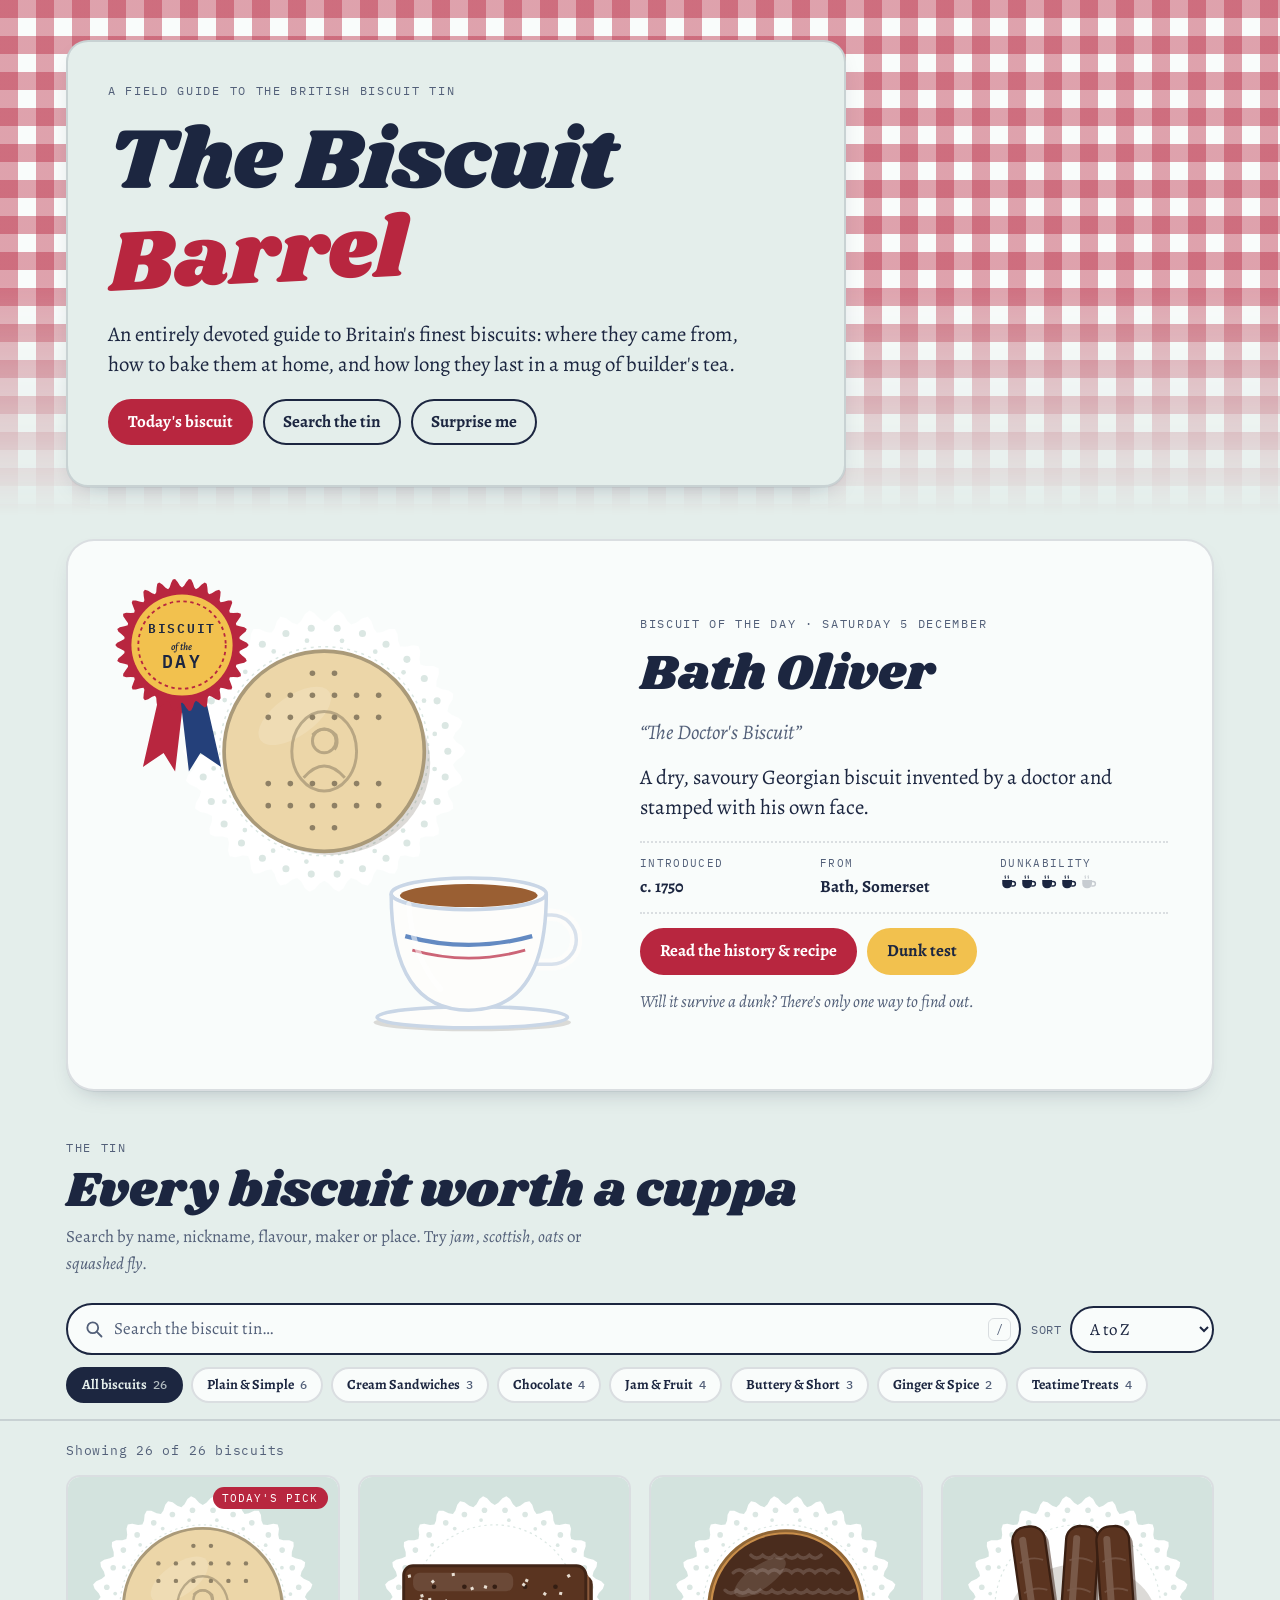
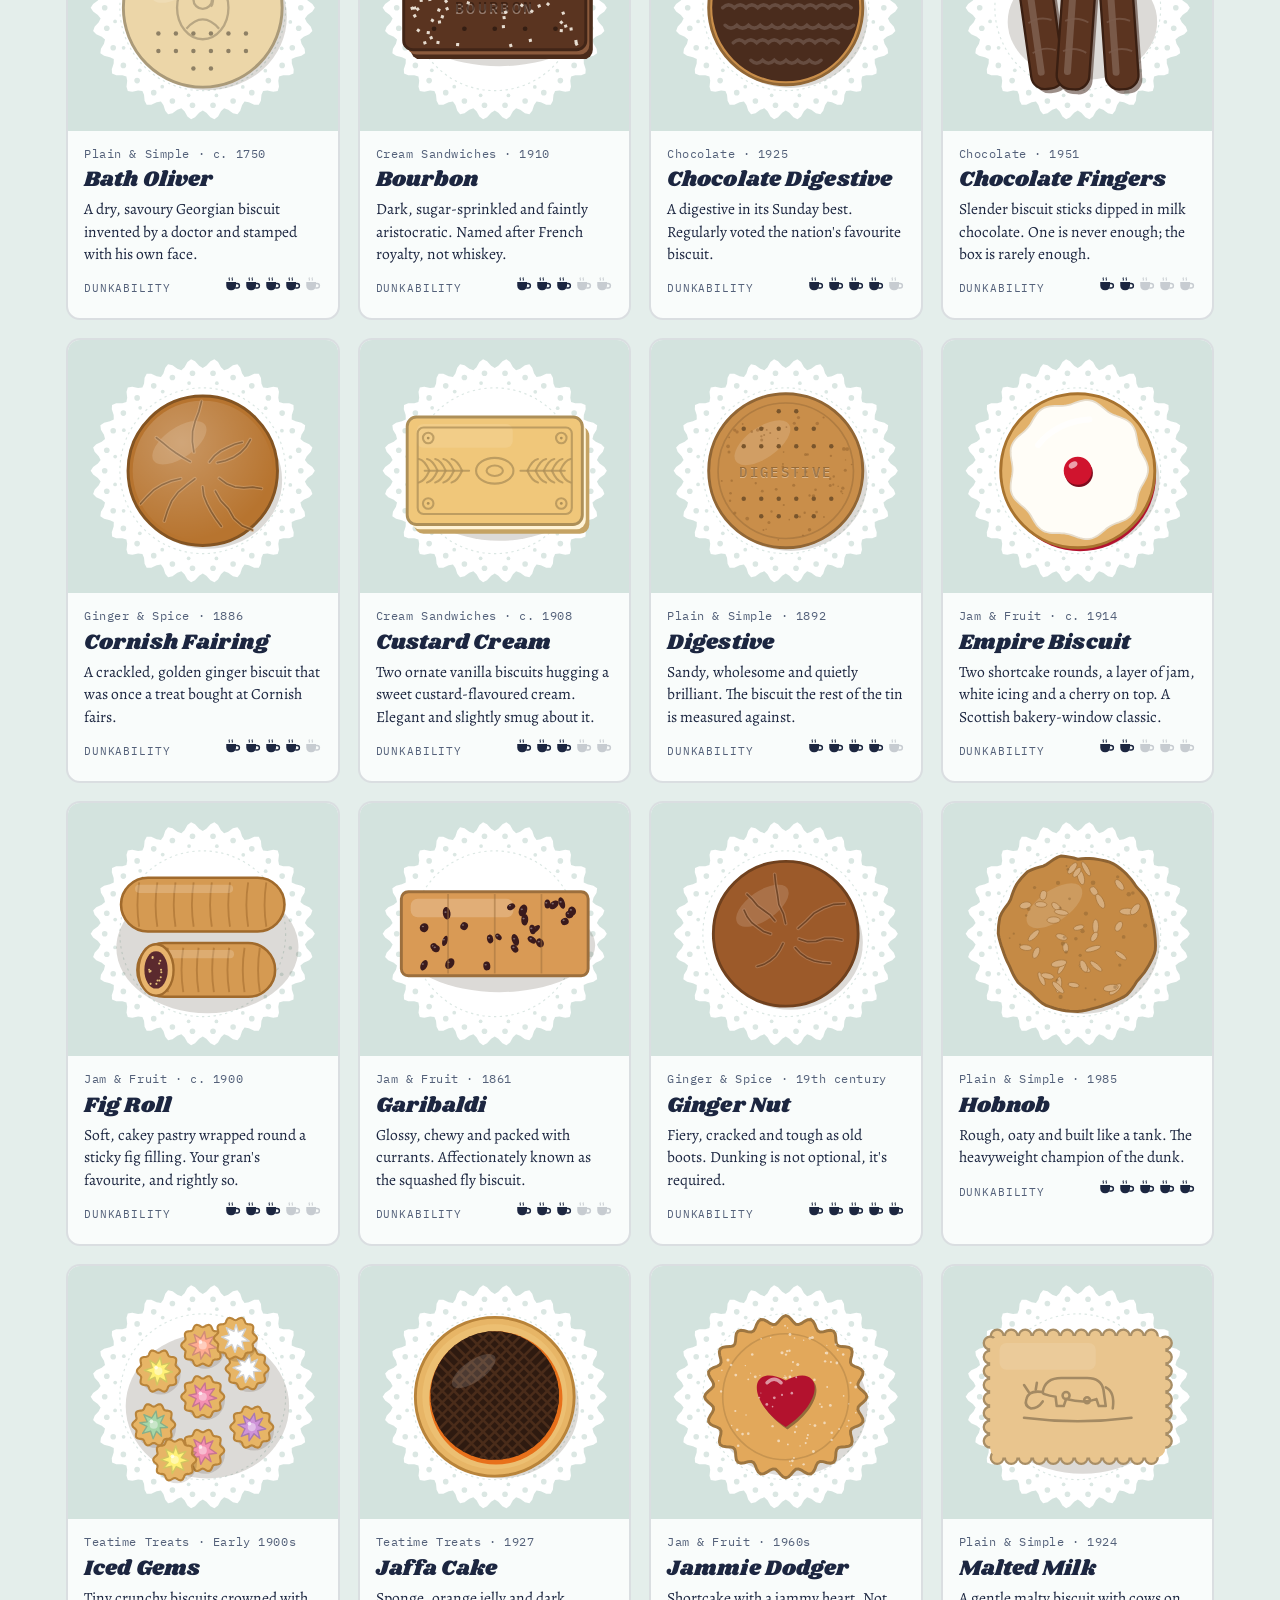
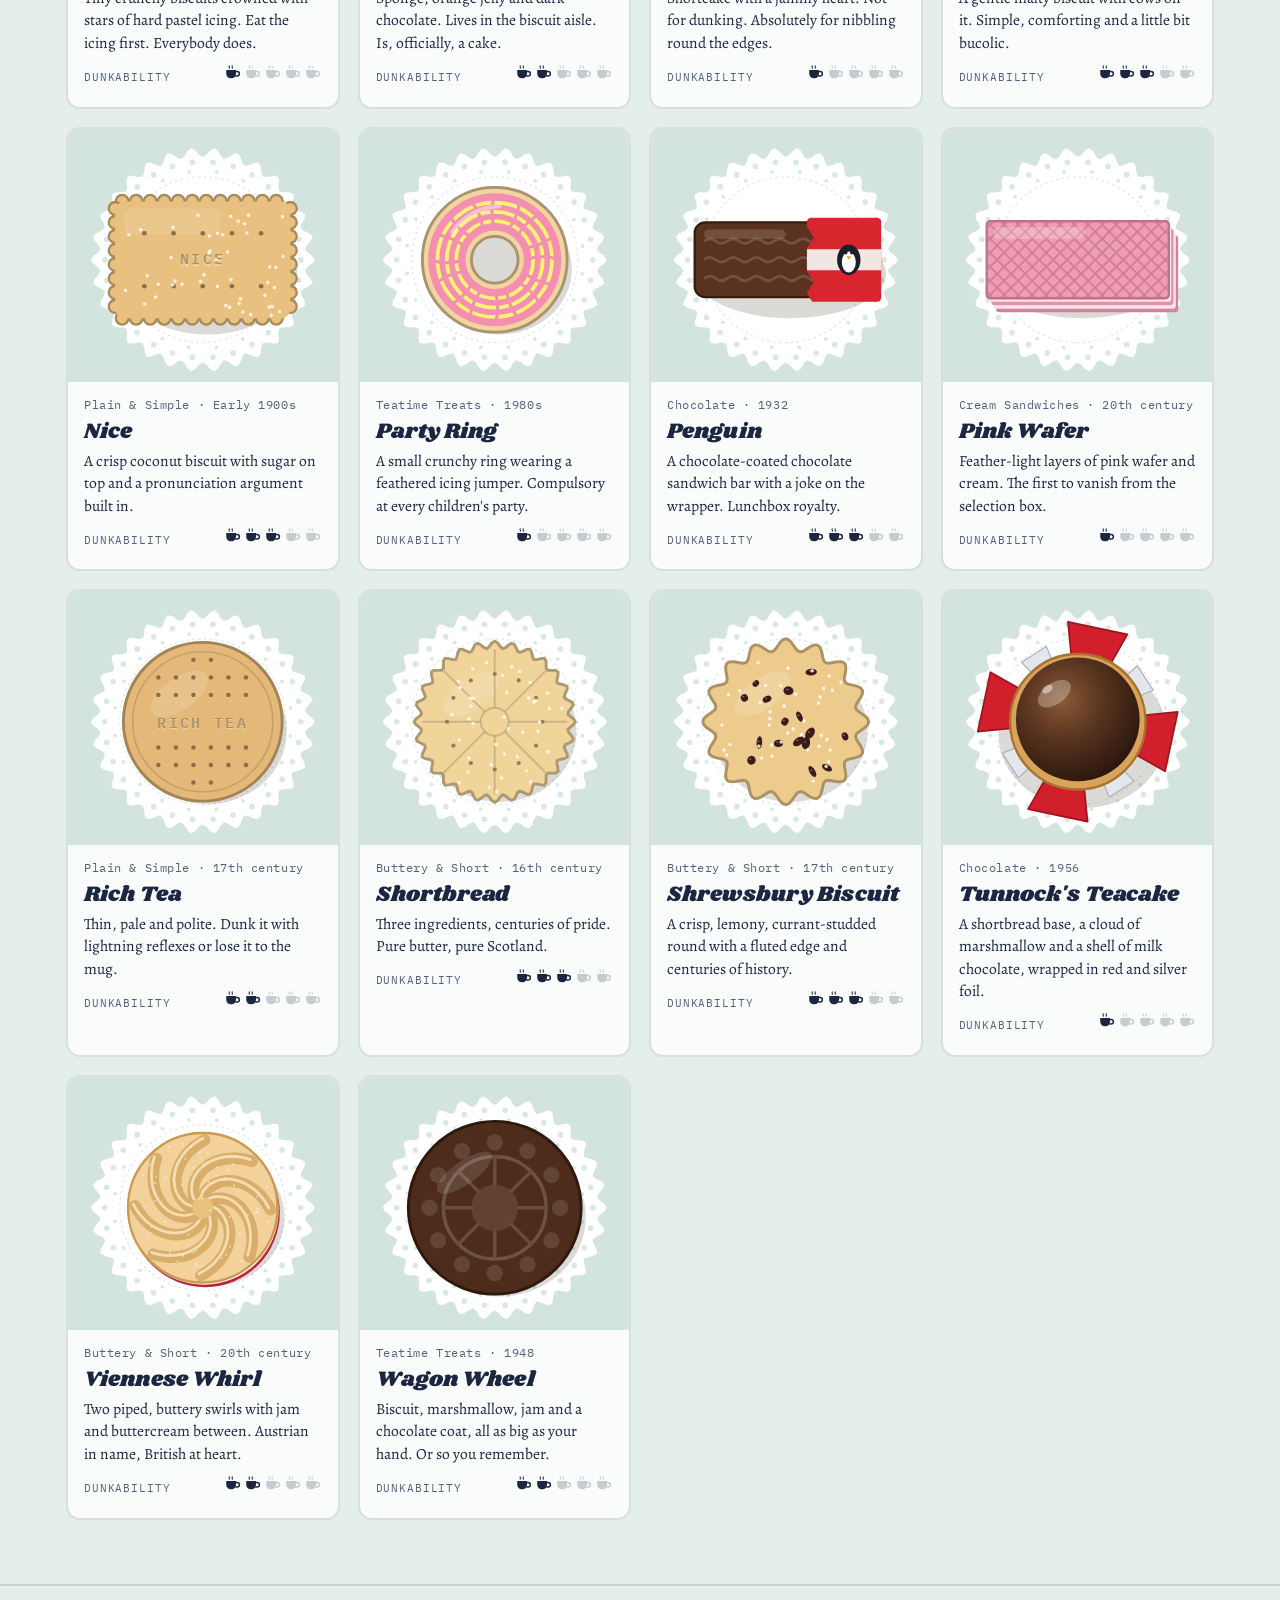
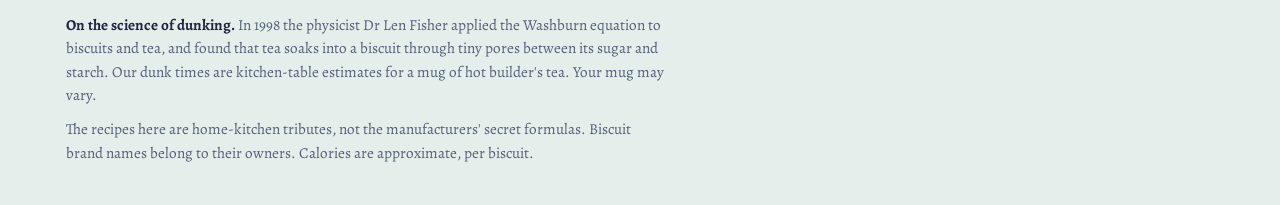
==== index.html @ 3a54911b "Add The Biscuit Barrel: a searchable guide to British biscuits 26 biscuits with SVG illustrations, h" ====
<!doctype html>
<html lang="en-GB">
<head>
<meta charset="utf-8">
<meta name="viewport" content="width=device-width, initial-scale=1, viewport-fit=cover">
<!-- page:start -->
<title>The Biscuit Barrel</title>
<meta name="claude:viewport-fit-sides" content="cover">
<meta name="description" content="A whimsical field guide to British biscuits: history, recipes, dunkability and a Biscuit of the Day.">
<link rel="preconnect" href="https://fonts.googleapis.com">
<link rel="preconnect" href="https://fonts.gstatic.com" crossorigin>
<link rel="stylesheet" href="https://fonts.googleapis.com/css2?family=Alegreya:ital,wght@0,400;0,500;0,700;1,400&family=IBM+Plex+Mono:wght@500;600&family=Shrikhand&display=swap">
<link rel="stylesheet" href="styles.css">
<!-- head:end -->
</head>
<body>
<!-- body:start -->
<a class="skip" href="#tin">Skip to the biscuits</a>

<header class="masthead">
  <div class="gingham" aria-hidden="true"></div>
  <div class="wrap masthead-inner">
    <div class="title-card">
      <p class="eyebrow">A field guide to the British biscuit tin</p>
      <h1 class="title">The Biscuit <span>Barrel</span></h1>
      <p class="lede">An entirely devoted guide to Britain's finest biscuits: where they came from, how to bake them at home, and how long they last in a mug of builder's tea.</p>
      <div class="quick">
        <a class="btn primary" href="#today">Today's biscuit</a>
        <a class="btn" href="#tin">Search the tin</a>
        <button class="btn" type="button" id="surprise">Surprise me</button>
      </div>
    </div>
  </div>
</header>

<main>
  <section id="today" class="today wrap" aria-labelledby="today-title"></section>

  <section id="tin" class="tin" aria-labelledby="tin-title">
    <div class="wrap tin-head">
      <p class="eyebrow">The tin</p>
      <h2 id="tin-title">Every biscuit worth a cuppa</h2>
      <p>Search by name, nickname, flavour, maker or place. Try <em>jam</em>, <em>scottish</em>, <em>oats</em> or <em>squashed fly</em>.</p>
    </div>

    <div class="searchbar">
      <div class="wrap">
        <div class="search-row">
          <label class="search-box" for="q">
            <svg viewBox="0 0 24 24" fill="none" stroke="currentColor" stroke-width="2.2" stroke-linecap="round" aria-hidden="true"><circle cx="10.5" cy="10.5" r="6.5"/><path d="M15.5 15.5 21 21"/></svg>
            <input id="q" type="search" placeholder="Search the biscuit tin…" autocomplete="off" spellcheck="false" aria-label="Search biscuits">
            <kbd aria-hidden="true">/</kbd>
            <button class="clear-btn" type="button" id="clear" aria-label="Clear search" hidden>×</button>
          </label>
          <label class="sort" for="sort">Sort
            <select id="sort">
              <option value="az">A to Z</option>
              <option value="oldest">Oldest first</option>
              <option value="newest">Newest first</option>
              <option value="dunk">Best dunkers</option>
              <option value="kcal">Lightest first</option>
            </select>
          </label>
        </div>
        <div class="chips" id="chips" role="group" aria-label="Filter by type"></div>
      </div>
    </div>

    <div class="wrap">
      <p class="results-line" id="count" aria-live="polite"></p>
      <ul class="grid" id="grid"></ul>
      <div class="empty" id="empty" hidden>
        <svg viewBox="0 0 120 90" aria-hidden="true"><path d="M14 30h74v30a26 26 0 0 1-26 26H40a26 26 0 0 1-26-26z" fill="var(--cup)" stroke="var(--cup-line)" stroke-width="3"/><path d="M88 38h8a12 12 0 0 1 0 24h-9" fill="none" stroke="var(--cup-line)" stroke-width="5"/><ellipse cx="51" cy="30" rx="37" ry="7" fill="var(--tea)"/><circle cx="40" cy="31" r="3" fill="#c98e4a"/><circle cx="56" cy="29" r="2" fill="#c98e4a"/><circle cx="64" cy="32" r="2.4" fill="#c98e4a"/></svg>
        <h3>Nothing but crumbs</h3>
        <p>No biscuits match that. Put the kettle on and try another word.</p>
        <button class="btn" type="button" id="reset">Show every biscuit</button>
      </div>
    </div>
  </section>
</main>

<footer class="site-foot">
  <div class="wrap">
    <p><strong>On the science of dunking.</strong> In 1998 the physicist Dr Len Fisher applied the Washburn equation to biscuits and tea, and found that tea soaks into a biscuit through tiny pores between its sugar and starch. Our dunk times are kitchen-table estimates for a mug of hot builder's tea. Your mug may vary.</p>
    <p>The recipes here are home-kitchen tributes, not the manufacturers' secret formulas. Biscuit brand names belong to their owners. Calories are approximate, per biscuit.</p>
  </div>
</footer>

<dialog class="detail" id="detail" aria-labelledby="detail-title"></dialog>

<script src="biscuits.js"></script>
<script src="art.js"></script>
<script src="app.js"></script>
<!-- body:end -->
</body>
</html>
---- styles.css ----
/* The Biscuit Barrel
   Layout: a gingham tablecloth masthead, a prize-rosette "Biscuit of the Day" table,
   then the open tin: a sticky search bar over a grid of biscuits on paper doilies. */
:root {
  --bg: #e4eeeb;          /* duck-egg tea-set blue */
  --surface: #f9fcfb;
  --surface-2: #d3e3de;
  --ink: #1c2640;         /* navy, like a willow-pattern plate */
  --muted: #536079;
  --jam: #b8263f;         /* Jammie Dodger red */
  --jam-ink: #ffffff;
  --custard: #f2c14e;     /* custard cream yellow */
  --line: rgba(28, 38, 64, 0.14);
  --doily: #ffffff;
  --doily-hole: #dbe7e3;
  --gingham: rgba(184, 38, 63, 0.42);
  --shadow: 0 1px 0 rgba(28, 38, 64, 0.06), 0 10px 24px -14px rgba(28, 38, 64, 0.35);
  --tea: #9a5f33;
  --cup: #fdfdfb;
  --cup-line: #c9d6e6;

  --font-display: "Shrikhand", "Cooper Black", Georgia, serif;
  --font-body: "Alegreya", "Iowan Old Style", Georgia, serif;
  --font-utility: "IBM Plex Mono", ui-monospace, "SFMono-Regular", Menlo, monospace;

  --step--1: 0.875rem;
  --step-0: 1.0625rem;
  --step-1: 1.3rem;
  --step-2: 1.75rem;
  --step-3: clamp(2rem, 4vw + 1rem, 3.1rem);
  --step-4: clamp(2.6rem, 7vw + 1rem, 5.4rem);
  --radius: 14px;
}
@media (prefers-color-scheme: dark) {
  :root:not([data-theme="light"]) {
    --bg: #111a2b;
    --surface: #1a2540;
    --surface-2: #233154;
    --ink: #edf0f6;
    --muted: #a7b1c8;
    --jam: #ff6f86;
    --jam-ink: #1a0c12;
    --custard: #f5c95d;
    --line: rgba(237, 240, 246, 0.14);
    --doily: #2b3a60;
    --doily-hole: #1a2540;
    --gingham: rgba(255, 111, 134, 0.3);
    --shadow: 0 1px 0 rgba(0, 0, 0, 0.3), 0 12px 28px -16px rgba(0, 0, 0, 0.8);
    --tea: #b9773f;
    --cup: #e9edf4;
    --cup-line: #9fb0c9;
    color-scheme: dark;
  }
}
:root[data-theme="dark"] {
  --bg: #111a2b;
  --surface: #1a2540;
  --surface-2: #233154;
  --ink: #edf0f6;
  --muted: #a7b1c8;
  --jam: #ff6f86;
  --jam-ink: #1a0c12;
  --custard: #f5c95d;
  --line: rgba(237, 240, 246, 0.14);
  --doily: #2b3a60;
  --doily-hole: #1a2540;
  --gingham: rgba(255, 111, 134, 0.3);
  --shadow: 0 1px 0 rgba(0, 0, 0, 0.3), 0 12px 28px -16px rgba(0, 0, 0, 0.8);
  --tea: #b9773f;
  --cup: #e9edf4;
  --cup-line: #9fb0c9;
  color-scheme: dark;
}

*, *::before, *::after { box-sizing: border-box; }
[hidden] { display: none !important; }
a { color: inherit; }
html { scroll-behavior: smooth; }
body {
  margin: 0;
  background: var(--bg);
  color: var(--ink);
  font-family: var(--font-body);
  font-size: var(--step-0);
  line-height: 1.55;
  -webkit-font-smoothing: antialiased;
}
body::before {
  content: "";
  position: fixed;
  inset: 0 0 auto;
  height: env(safe-area-inset-top, 0px);
  z-index: 10;
  background: var(--bg);
}
h1, h2, h3 { text-wrap: balance; margin: 0; line-height: 1.1; }
p { margin: 0; }
button, input, select { font: inherit; color: inherit; }
:focus-visible { outline: 3px solid var(--custard); outline-offset: 3px; border-radius: 6px; }

.wrap {
  width: 100%;
  max-width: 1180px;
  margin-inline: auto;
  padding-left: max(16px, env(safe-area-inset-left, 0px));
  padding-right: max(16px, env(safe-area-inset-right, 0px));
}
.skip {
  position: absolute; left: 16px; top: -60px; z-index: 50;
  background: var(--ink); color: var(--bg); padding: 8px 14px; border-radius: 8px;
}
.skip:focus { top: 12px; }

.eyebrow {
  font-family: var(--font-utility);
  font-size: 0.75rem;
  letter-spacing: 0.14em;
  text-transform: uppercase;
  color: var(--muted);
}

/* ---------- Masthead ---------- */
.masthead { position: relative; overflow: hidden; }
.gingham {
  position: absolute; inset: 0;
  background-color: var(--surface);
  background-image:
    linear-gradient(90deg, var(--gingham) 50%, transparent 50%),
    linear-gradient(var(--gingham) 50%, transparent 50%);
  background-size: 36px 36px;
  -webkit-mask-image: linear-gradient(to bottom, #000 0, #000 55%, transparent 100%);
          mask-image: linear-gradient(to bottom, #000 0, #000 55%, transparent 100%);
}
.masthead-inner {
  position: relative;
  padding-block: 40px 28px;
  display: grid;
  gap: 18px;
}
.title-card {
  background: var(--bg);
  border-radius: 22px;
  padding: clamp(20px, 4vw, 40px);
  box-shadow: var(--shadow);
  display: grid;
  gap: 14px;
  max-width: 780px;
  border: 2px solid var(--line);
}
.title {
  font-family: var(--font-display);
  font-weight: 400;
  font-size: var(--step-4);
  letter-spacing: -0.01em;
  color: var(--ink);
}
.title span { color: var(--jam); display: inline-block; transform: rotate(-3deg); }
.lede { font-size: var(--step-1); max-width: 58ch; line-height: 1.45; }
.quick { display: flex; flex-wrap: wrap; gap: 10px; margin-top: 6px; }

.btn {
  display: inline-flex; align-items: center; gap: 8px;
  border: 2px solid var(--ink);
  background: transparent;
  border-radius: 999px;
  padding: 8px 18px;
  font-weight: 700;
  text-decoration: none;
  color: inherit;
  cursor: pointer;
  transition: transform 0.15s ease, background-color 0.15s ease;
}
.btn:hover { transform: translateY(-2px) rotate(-1deg); }
.btn:active { transform: translateY(0); }
.btn.primary { background: var(--jam); border-color: var(--jam); color: var(--jam-ink); }
.btn.custard { background: var(--custard); border-color: var(--custard); color: #1c2640; }
.btn svg { width: 18px; height: 18px; }

/* ---------- Biscuit of the Day ---------- */
.today { padding-block: 24px 48px; }
.today-card {
  display: grid;
  grid-template-columns: minmax(0, 1fr) minmax(0, 1.1fr);
  gap: clamp(20px, 4vw, 48px);
  align-items: center;
  background: var(--surface);
  border-radius: 28px;
  padding: clamp(20px, 4vw, 44px);
  box-shadow: var(--shadow);
  border: 2px solid var(--line);
}
.today-text { display: grid; gap: 14px; min-width: 0; }
.today-text h2 {
  font-family: var(--font-display);
  font-weight: 400;
  font-size: var(--step-3);
}
.today-text .aka { font-style: italic; color: var(--muted); font-size: var(--step-1); }
.today-text .blurb { font-size: var(--step-1); line-height: 1.45; max-width: 52ch; }
.today-facts {
  display: grid; grid-template-columns: repeat(3, minmax(0, 1fr));
  gap: 12px; margin: 4px 0 0;
  border-top: 2px dotted var(--line); border-bottom: 2px dotted var(--line);
  padding-block: 12px;
}
.today-facts div { min-width: 0; }
.today-facts dt { font-family: var(--font-utility); font-size: 0.7rem; letter-spacing: 0.12em; text-transform: uppercase; color: var(--muted); }
.today-facts dd { margin: 2px 0 0; font-weight: 700; }
.today-actions { display: flex; flex-wrap: wrap; gap: 10px; }
.dunk-result { min-height: 1.6em; font-style: italic; color: var(--muted); }
.dunk-result strong { color: var(--ink); font-style: normal; }

.stage {
  position: relative;
  width: 100%;
  max-width: 460px;
  aspect-ratio: 1;
  margin-inline: auto;
}
.stage .dunker {
  position: absolute;
  left: 12%; top: 4%;
  width: 64%;
  z-index: 2;
  transform-origin: 50% 50%;
}
.stage .dunker .biscuit-svg { width: 100%; height: auto; display: block; overflow: visible; }
.stage .plate-doily {
  position: absolute;
  left: 12%; top: 4%;
  width: 64%;
  z-index: 0;
}
.stage .plate-doily .biscuit-svg { width: 100%; height: auto; display: block; }
.stage .dunker .biscuit-svg { transition: filter 0.5s ease; }
.stage.soggy .dunker .biscuit-svg { filter: sepia(0.35) saturate(1.3) brightness(0.82); }
.stage .cup-back, .stage .cup-front {
  position: absolute; right: 0; bottom: 3%;
  width: 46%;
}
.stage .cup-back { z-index: 1; }
.stage .cup-front { z-index: 3; pointer-events: none; }
.stage .crumbs { position: absolute; right: 0; bottom: 3%; width: 46%; z-index: 4; opacity: 0; transition: opacity 0.6s ease; pointer-events: none; }
.stage.lost .crumbs { opacity: 1; }
.stage.lost .dunker { opacity: 0; }
.stage.dunking .dunker { animation: dunk 2.6s ease-in-out forwards; }
.stage.dunking.fail .dunker { animation: dunk-fail 2.6s ease-in-out forwards; }
.stage.dunking .tea-ripple { animation: ripple 1s ease-out 0.9s 2; }
.tea-ripple { transform-origin: 60px 22px; transform-box: view-box; opacity: 0; }

@keyframes dunk {
  0% { transform: none; }
  25% { transform: translate(49%, 17%) rotate(18deg) scale(0.48); }
  40%, 68% { transform: translate(49%, 55%) rotate(18deg) scale(0.48); }
  100% { transform: none; }
}
@keyframes dunk-fail {
  0% { transform: none; opacity: 1; }
  25% { transform: translate(49%, 17%) rotate(18deg) scale(0.48); opacity: 1; }
  40%, 70% { transform: translate(49%, 55%) rotate(18deg) scale(0.48); opacity: 1; }
  100% { transform: translate(49%, 68%) rotate(26deg) scale(0.4); opacity: 0; }
}
@keyframes ripple {
  0% { opacity: 0.8; transform: scale(0.4); }
  100% { opacity: 0; transform: scale(1.3); }
}

.rosette {
  position: absolute;
  left: -2%; top: -2%;
  width: 30%;
  z-index: 5;
  transform-origin: 50% 12%;
  animation: sway 5s ease-in-out infinite;
}
@keyframes sway {
  0%, 100% { transform: rotate(-10deg); }
  50% { transform: rotate(-3deg); }
}

/* ---------- The tin ---------- */
.tin { padding-bottom: 64px; }
.tin-head { display: grid; gap: 6px; padding-bottom: 12px; }
.tin-head h2 { font-family: var(--font-display); font-weight: 400; font-size: var(--step-3); }
.tin-head p { color: var(--muted); max-width: 62ch; }

.searchbar {
  position: sticky;
  top: env(safe-area-inset-top, 0px);
  z-index: 8;
  background: color-mix(in srgb, var(--bg) 92%, transparent);
  -webkit-backdrop-filter: blur(8px);
          backdrop-filter: blur(8px);
  border-bottom: 2px solid var(--line);
}
.searchbar .wrap { padding-block: 14px; display: grid; gap: 12px; }
.search-row { display: flex; gap: 10px; flex-wrap: wrap; align-items: stretch; }
.search-box {
  flex: 1 1 280px;
  min-width: 0;
  display: flex; align-items: center; gap: 10px;
  background: var(--surface);
  border: 2px solid var(--ink);
  border-radius: 999px;
  padding: 0 8px 0 16px;
}
.search-box:focus-within { box-shadow: 0 0 0 4px color-mix(in srgb, var(--custard) 60%, transparent); }
.search-box svg { width: 20px; height: 20px; flex: none; color: var(--muted); }
.search-box input {
  flex: 1; min-width: 0;
  border: 0; outline: 0; background: transparent;
  padding: 11px 0;
  font-size: var(--step-0);
}
.search-box input::placeholder { color: var(--muted); opacity: 1; }
.search-box kbd {
  font-family: var(--font-utility); font-size: 0.75rem;
  border: 1.5px solid var(--line); border-radius: 6px; padding: 1px 7px; color: var(--muted);
}
.clear-btn {
  border: 0; background: var(--surface-2); border-radius: 999px;
  width: 30px; height: 30px; cursor: pointer; font-size: 1rem; line-height: 1;
}
.sort {
  display: flex; align-items: center; gap: 8px;
  font-family: var(--font-utility); font-size: 0.78rem; letter-spacing: 0.06em; text-transform: uppercase; color: var(--muted);
}
.sort select {
  font-family: var(--font-body); font-size: var(--step-0); text-transform: none; letter-spacing: 0;
  color: var(--ink);
  background: var(--surface); border: 2px solid var(--ink); border-radius: 999px; padding: 9px 14px;
  cursor: pointer;
}
.chips { display: flex; gap: 8px; overflow-x: auto; padding-bottom: 2px; scrollbar-width: thin; }
.chip {
  flex: none;
  border: 2px solid var(--line);
  background: var(--surface);
  border-radius: 999px;
  padding: 5px 14px;
  font-size: var(--step--1);
  font-weight: 700;
  cursor: pointer;
  display: inline-flex; gap: 6px; align-items: baseline;
}
.chip .n { font-family: var(--font-utility); font-weight: 500; font-size: 0.72rem; color: var(--muted); }
.chip[aria-pressed="true"] { background: var(--ink); color: var(--bg); border-color: var(--ink); }
.chip[aria-pressed="true"] .n { color: inherit; opacity: 0.75; }
.chip:disabled { opacity: 0.45; cursor: default; }

.results-line {
  padding-block: 20px 14px;
  font-family: var(--font-utility); font-size: 0.8rem; letter-spacing: 0.06em; color: var(--muted);
}
.grid {
  list-style: none; margin: 0; padding: 0;
  display: grid;
  grid-template-columns: repeat(auto-fill, minmax(220px, 1fr));
  gap: 18px;
}
.card {
  width: 100%; height: 100%;
  text-align: left;
  color: inherit;
  text-decoration: none;
  display: grid;
  grid-template-rows: auto 1fr;
  background: var(--surface);
  border: 2px solid var(--line);
  border-radius: var(--radius);
  padding: 0;
  cursor: pointer;
  overflow: hidden;
  transition: transform 0.2s ease, border-color 0.2s ease, box-shadow 0.2s ease;
}
.card:hover { transform: translateY(-4px); border-color: var(--ink); box-shadow: var(--shadow); }
.card .plate { background: var(--surface-2); padding: 14px 18px 6px; position: relative; }
.card .plate .biscuit-svg { width: 100%; height: auto; display: block; }
.card .biscuit { transform-origin: 100px 100px; transform-box: view-box; transition: transform 0.4s cubic-bezier(.3, 1.6, .5, 1); }
.card:hover .biscuit, .card:focus-visible .biscuit { transform: rotate(-12deg) scale(1.05); }
.card .today-flag {
  position: absolute; top: 10px; right: 10px;
  background: var(--jam); color: var(--jam-ink);
  font-family: var(--font-utility); font-size: 0.66rem; letter-spacing: 0.1em; text-transform: uppercase;
  border-radius: 999px; padding: 3px 9px;
}
.card .body { padding: 14px 16px 16px; display: grid; gap: 6px; align-content: start; }
.card h3 { font-family: var(--font-display); font-weight: 400; font-size: 1.35rem; letter-spacing: 0.005em; }
.card .meta { font-family: var(--font-utility); font-size: 0.72rem; letter-spacing: 0.05em; color: var(--muted); }
.card .blurb { font-size: 0.97rem; line-height: 1.45; }
.card .dunk-row { display: flex; justify-content: space-between; align-items: center; margin-top: 4px; gap: 8px; }
mark { background: color-mix(in srgb, var(--custard) 70%, transparent); color: inherit; border-radius: 3px; padding: 0 2px; }

.cups { display: inline-flex; gap: 2px; color: var(--ink); }
.cups svg { width: 18px; height: 18px; }
.cups .off { opacity: 0.22; }
.dunk-label { font-family: var(--font-utility); font-size: 0.68rem; letter-spacing: 0.08em; text-transform: uppercase; color: var(--muted); }

.empty {
  text-align: center;
  padding: 48px 16px;
  display: grid; gap: 10px; justify-items: center;
  background: var(--surface); border: 2px dashed var(--line); border-radius: var(--radius);
}
.empty h3 { font-family: var(--font-display); font-weight: 400; font-size: var(--step-2); }
.empty svg { width: 120px; height: auto; }

/* ---------- Detail dialog ---------- */
dialog.detail {
  width: min(980px, calc(100% - 24px));
  max-height: calc(100% - 24px);
  border: 0;
  padding: 0;
  border-radius: 24px;
  background: var(--surface);
  color: var(--ink);
  box-shadow: 0 30px 80px -20px rgba(0, 0, 0, 0.5);
  overflow: auto;
}
dialog.detail::backdrop { background: rgba(17, 26, 43, 0.55); -webkit-backdrop-filter: blur(3px); backdrop-filter: blur(3px); }
dialog.detail[open] { animation: pop 0.25s cubic-bezier(.3, 1.4, .5, 1); }
@keyframes pop { from { transform: translateY(16px) scale(0.98); opacity: 0; } }
.detail-bar {
  position: sticky; top: 0; z-index: 2;
  display: flex; justify-content: space-between; align-items: center; gap: 10px;
  padding: 12px 16px;
  background: var(--surface);
  border-bottom: 2px solid var(--line);
}
.detail-bar .nav { display: flex; gap: 8px; }
.icon-btn {
  border: 2px solid var(--line); background: var(--surface);
  border-radius: 999px; height: 38px; min-width: 38px; padding: 0 12px;
  cursor: pointer; font-weight: 700;
  display: inline-flex; align-items: center; justify-content: center; gap: 6px;
}
.icon-btn:hover { border-color: var(--ink); }
.detail-body { padding: clamp(18px, 4vw, 40px); display: grid; gap: 36px; }
.detail-top { display: grid; grid-template-columns: minmax(0, 0.9fr) minmax(0, 1.2fr); gap: clamp(20px, 4vw, 44px); }
.detail-art { display: grid; gap: 18px; align-content: start; }
.detail-art .plate { background: var(--surface-2); border-radius: 20px; padding: 16px; }
.detail-art .biscuit-svg { width: 100%; height: auto; display: block; }
.stats { margin: 0; display: grid; gap: 0; border-top: 2px solid var(--ink); }
.stats div { display: grid; grid-template-columns: 9.5em minmax(0, 1fr); gap: 10px; padding: 9px 2px; border-bottom: 1px dotted var(--line); }
.stats dt { font-family: var(--font-utility); font-size: 0.72rem; letter-spacing: 0.1em; text-transform: uppercase; color: var(--muted); padding-top: 3px; }
.stats dd { margin: 0; font-weight: 500; font-variant-numeric: tabular-nums; }
.detail-text { display: grid; gap: 16px; align-content: start; min-width: 0; }
.detail-text h2 { font-family: var(--font-display); font-weight: 400; font-size: var(--step-3); }
.detail-text .aka { font-style: italic; color: var(--muted); font-size: var(--step-1); margin-top: -6px; }
.detail-text h3, .recipe h3 { font-family: var(--font-display); font-weight: 400; font-size: var(--step-1); color: var(--jam); }
.detail-text p { max-width: 64ch; }
.fact {
  background: var(--surface-2);
  border-radius: 16px;
  padding: 16px 18px;
  display: grid; gap: 4px;
}
.fact .eyebrow { color: var(--ink); }
.tag-list { display: flex; flex-wrap: wrap; gap: 6px; list-style: none; padding: 0; margin: 0; }
.tag-list button {
  border: 1.5px solid var(--line); background: transparent; border-radius: 999px;
  padding: 2px 10px; font-size: 0.85rem; cursor: pointer; color: var(--muted);
}
.tag-list button:hover { border-color: var(--ink); color: var(--ink); }

.recipe {
  border: 2px solid var(--ink);
  border-radius: 20px;
  padding: clamp(18px, 3vw, 32px);
  display: grid; gap: 20px;
  background:
    repeating-linear-gradient(var(--surface) 0 31px, var(--line) 31px 32px);
}
.recipe-head { display: flex; flex-wrap: wrap; justify-content: space-between; gap: 12px; align-items: end; }
.recipe-head h3 { font-size: var(--step-2); color: var(--ink); }
.recipe-meta { display: flex; flex-wrap: wrap; gap: 8px; }
.pill {
  background: var(--custard); color: #1c2640;
  border-radius: 999px; padding: 3px 12px;
  font-family: var(--font-utility); font-size: 0.75rem; letter-spacing: 0.04em;
}
.recipe-cols { display: grid; grid-template-columns: minmax(0, 0.85fr) minmax(0, 1.15fr); gap: clamp(18px, 4vw, 40px); }
.recipe h4 {
  margin: 0 0 8px;
  font-family: var(--font-utility); font-size: 0.75rem; letter-spacing: 0.14em; text-transform: uppercase; color: var(--muted);
}
.ingredients { list-style: none; margin: 0; padding: 0; display: grid; gap: 4px; }
.ingredients label { display: flex; gap: 10px; align-items: flex-start; cursor: pointer; padding: 3px 0; }
.ingredients input { margin-top: 5px; accent-color: var(--jam); width: 17px; height: 17px; flex: none; }
.ingredients input:checked + span { text-decoration: line-through; text-decoration-color: var(--jam); color: var(--muted); }
.method { margin: 0; padding: 0; list-style: none; counter-reset: step; display: grid; gap: 12px; }
.method li { counter-increment: step; display: grid; grid-template-columns: 2rem minmax(0, 1fr); gap: 10px; }
.method li::before {
  content: counter(step);
  font-family: var(--font-display); font-size: 1.15rem; color: var(--jam-ink);
  background: var(--jam); border-radius: 50%;
  width: 2rem; height: 2rem; display: grid; place-items: center; line-height: 1;
}
.recipe-note { font-size: 0.9rem; color: var(--muted); font-style: italic; }

/* ---------- Footer ---------- */
.site-foot { border-top: 2px solid var(--line); }
.site-foot .wrap { padding-block: 28px 40px; display: grid; gap: 10px; color: var(--muted); font-size: 0.95rem; }
.site-foot strong { color: var(--ink); }
.site-foot p { max-width: 75ch; }

/* ---------- Responsive ---------- */
@media (max-width: 820px) {
  .today-card, .detail-top, .recipe-cols { grid-template-columns: minmax(0, 1fr); }
  .stage { max-width: 380px; }
}
@media (max-width: 480px) {
  .today-facts { grid-template-columns: minmax(0, 1fr) minmax(0, 1fr); }
  .stats div { grid-template-columns: 7.5em minmax(0, 1fr); }
  .grid { grid-template-columns: minmax(0, 1fr) minmax(0, 1fr); gap: 12px; }
  .card .blurb { display: none; }
  .card h3 { font-size: 1.1rem; }
  .card .plate { padding: 10px 10px 2px; }
  .card .body { padding: 10px 12px 12px; }
  .search-box kbd { display: none; }
  .detail-bar .nav .label { display: none; }
}

@media (prefers-reduced-motion: reduce) {
  *, *::before, *::after { animation: none !important; transition: none !important; scroll-behavior: auto !important; }
}
.search-box input::-webkit-search-cancel-button { -webkit-appearance: none; display: none; }
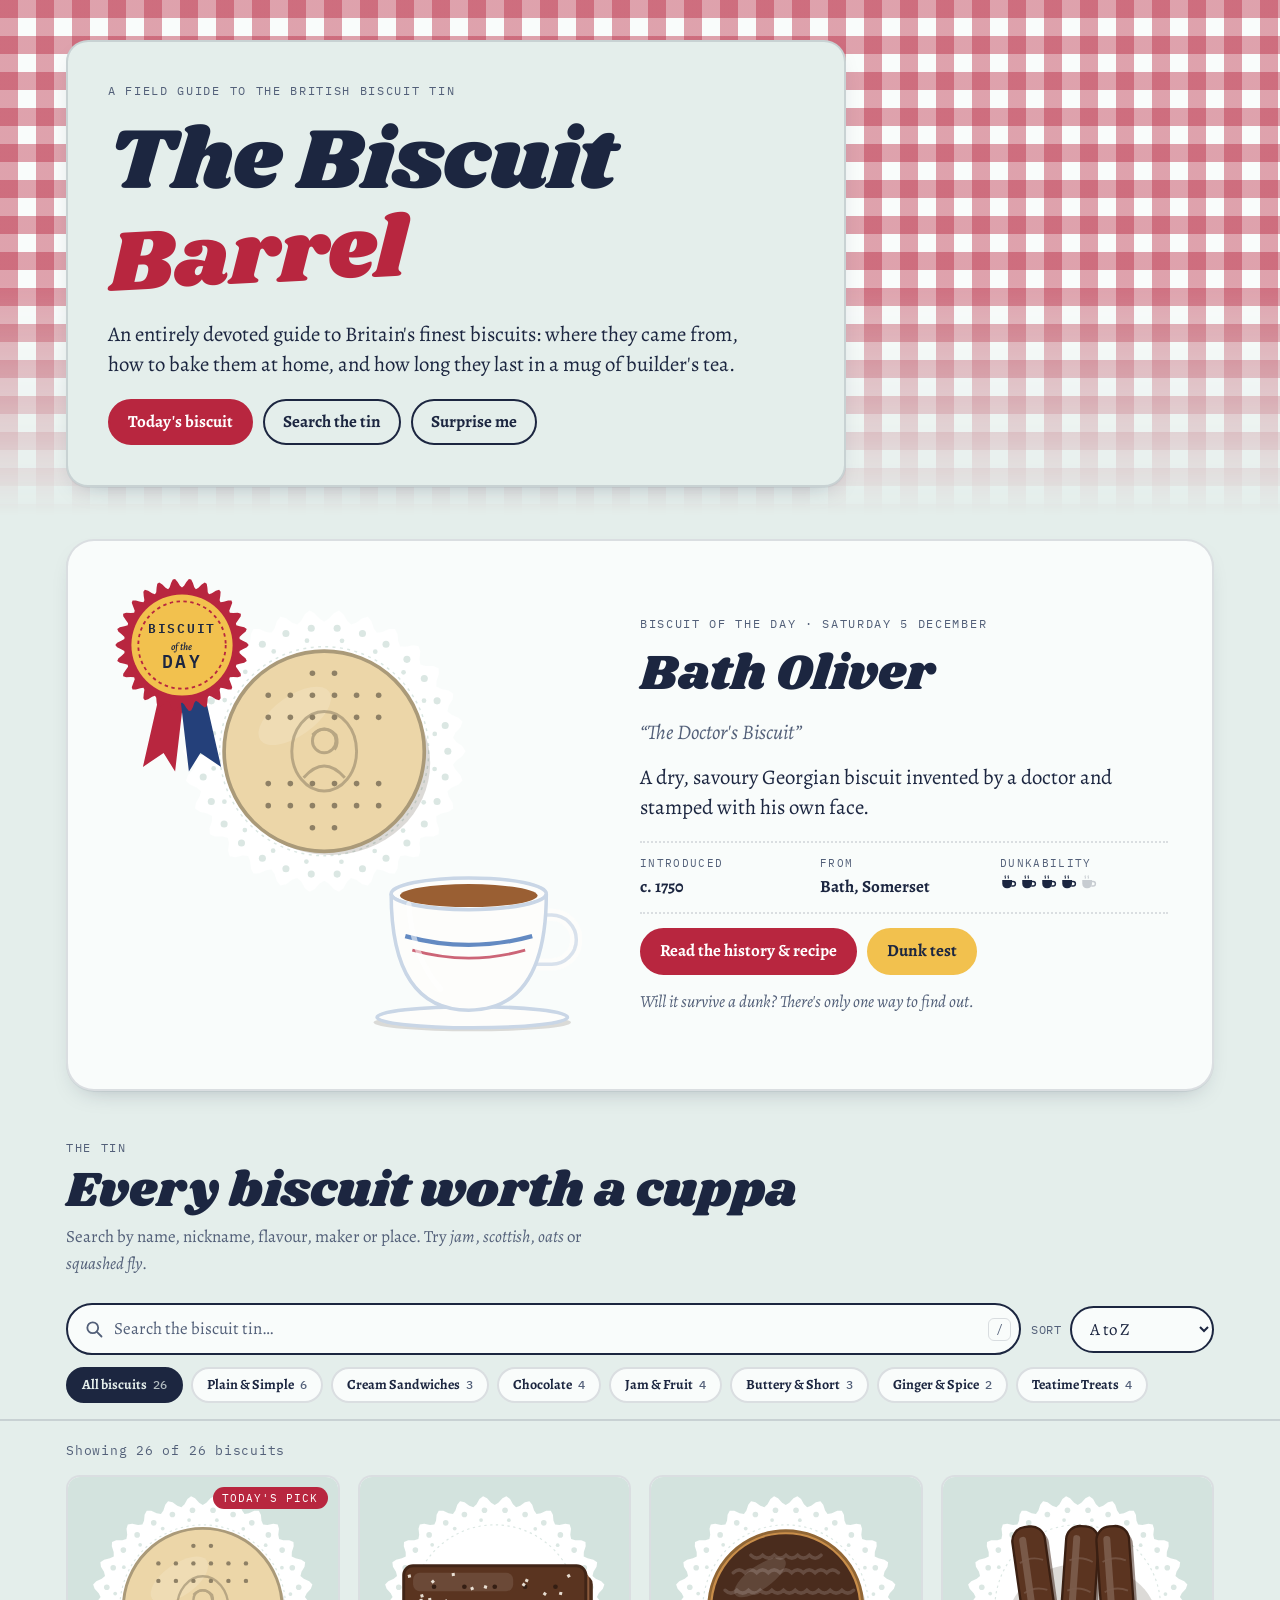
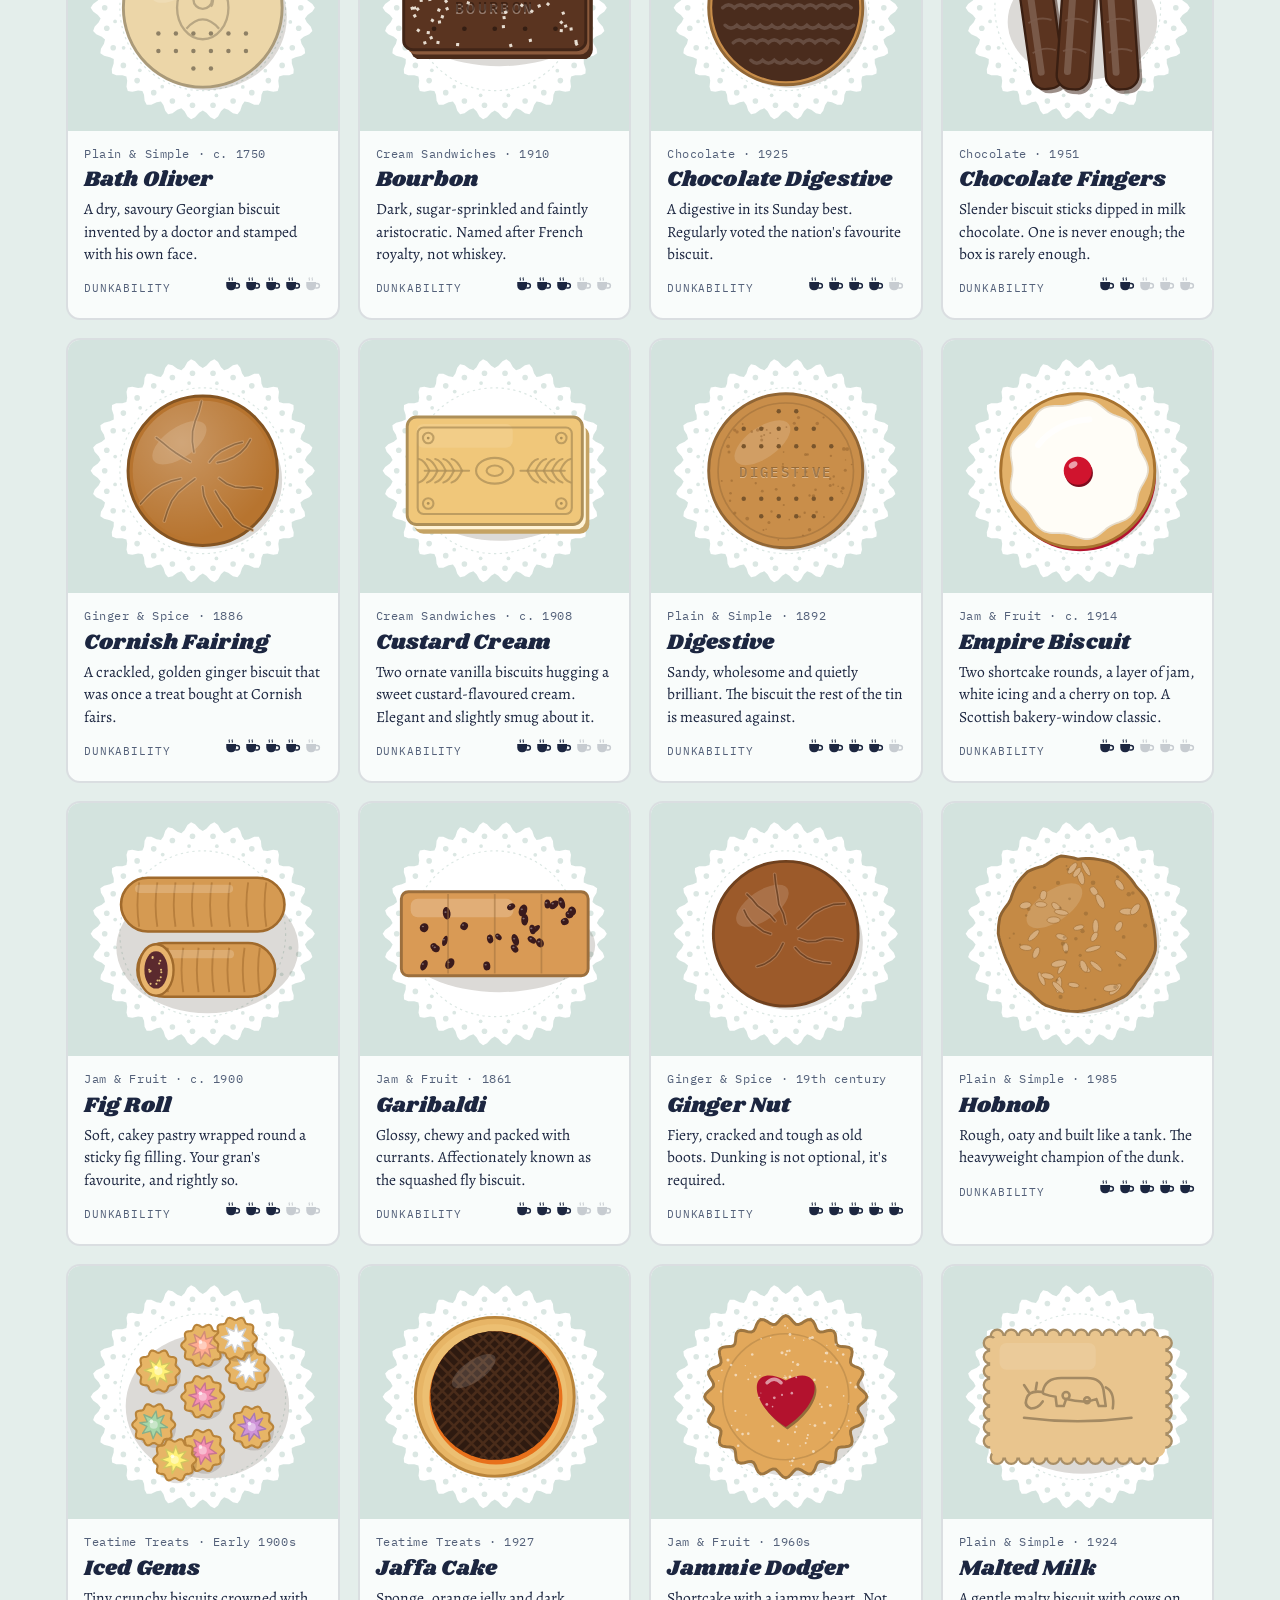
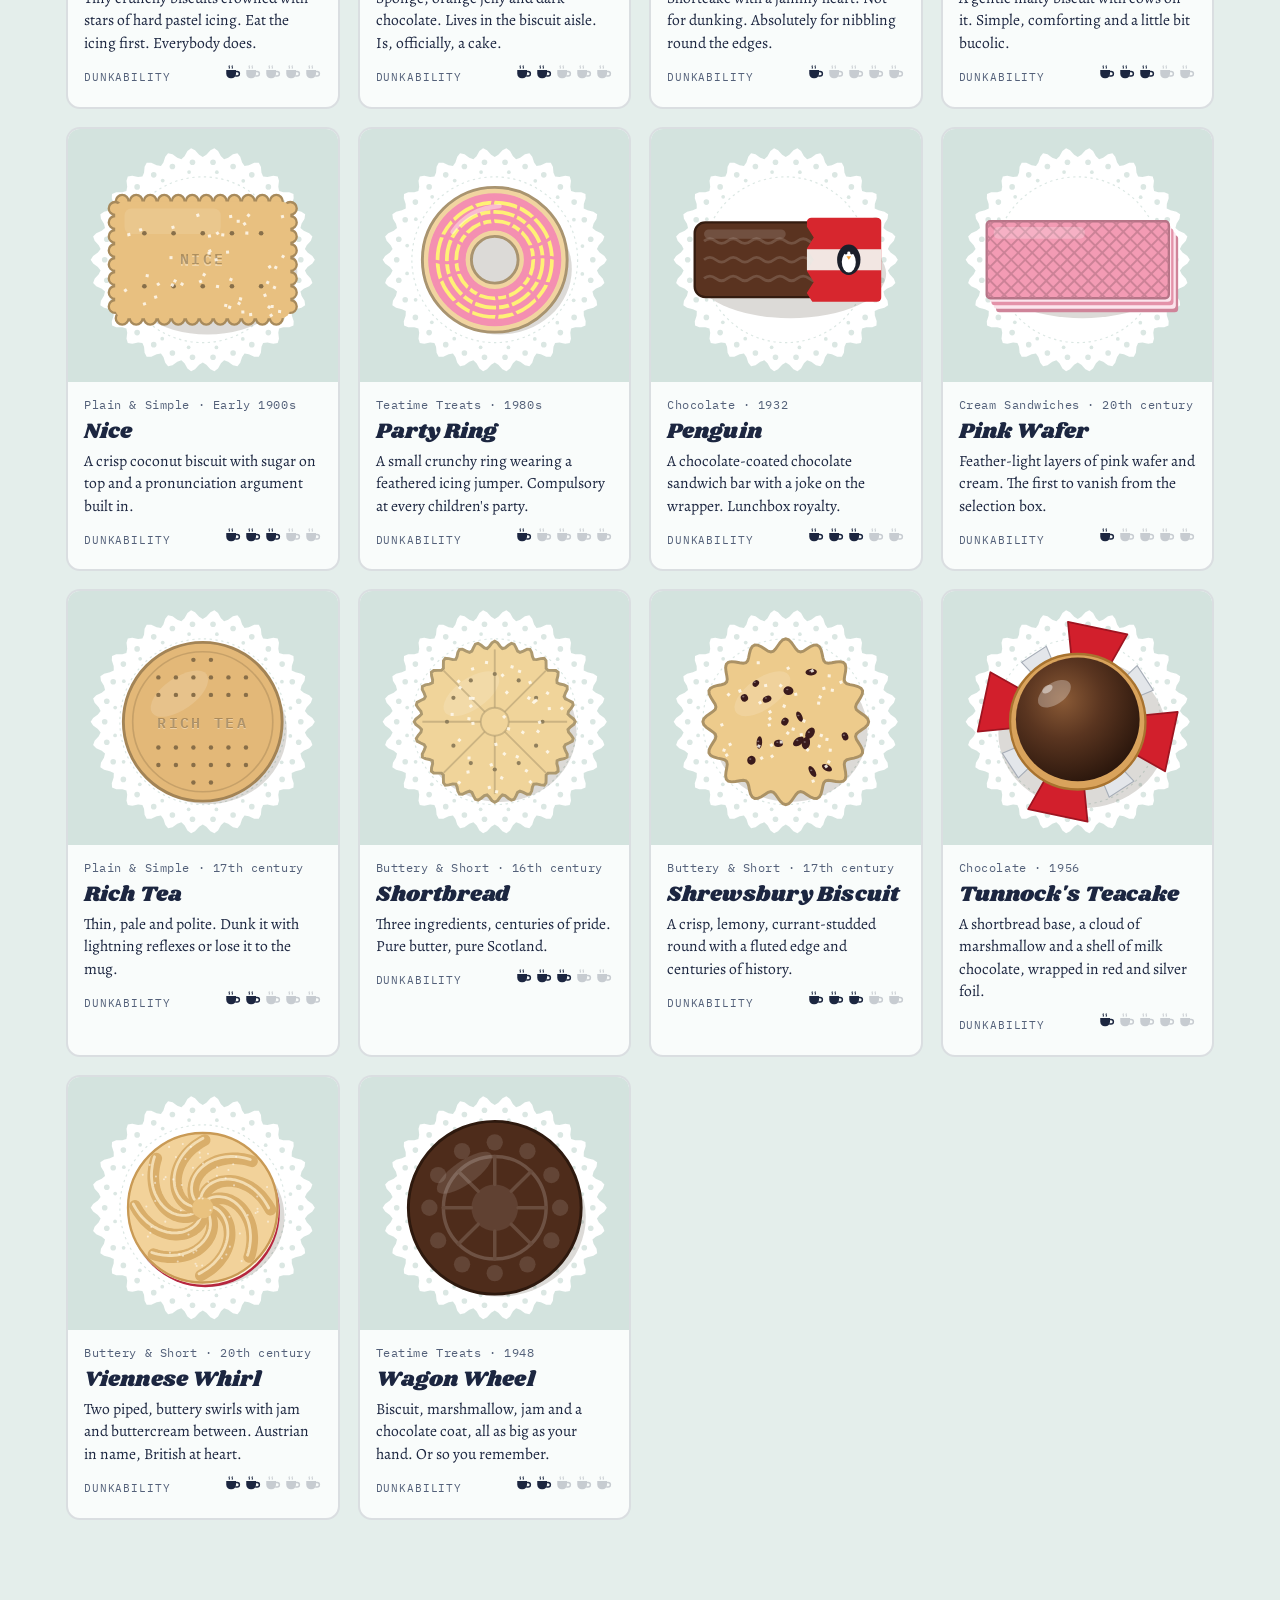
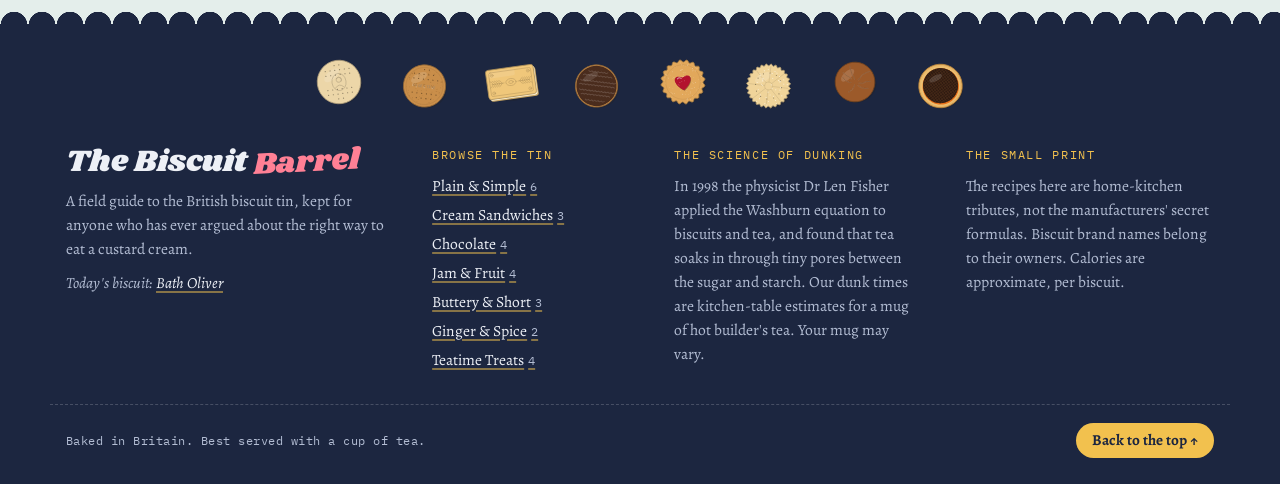
==== commit 9c5879f9: "Add a proper footer to The Biscuit Barrel A navy band with a scalloped doily edge, a parade of biscu" ====
--- a/index.html
+++ b/index.html
@@ -15,6 +15,7 @@
 </head>
 <body>
 <!-- body:start -->
+<span id="top"></span>
 <a class="skip" href="#tin">Skip to the biscuits</a>
 
 <header class="masthead">
@@ -80,9 +81,29 @@
 </main>
 
 <footer class="site-foot">
-  <div class="wrap">
-    <p><strong>On the science of dunking.</strong> In 1998 the physicist Dr Len Fisher applied the Washburn equation to biscuits and tea, and found that tea soaks into a biscuit through tiny pores between its sugar and starch. Our dunk times are kitchen-table estimates for a mug of hot builder's tea. Your mug may vary.</p>
-    <p>The recipes here are home-kitchen tributes, not the manufacturers' secret formulas. Biscuit brand names belong to their owners. Calories are approximate, per biscuit.</p>
+  <div class="wrap foot-parade" id="foot-parade" aria-hidden="true"></div>
+  <div class="wrap foot-grid">
+    <div class="foot-brand">
+      <p class="foot-title">The Biscuit <span>Barrel</span></p>
+      <p>A field guide to the British biscuit tin, kept for anyone who has ever argued about the right way to eat a custard cream.</p>
+      <p class="foot-today" id="foot-today"></p>
+    </div>
+    <nav class="foot-col" aria-label="Browse by type">
+      <p class="foot-head">Browse the tin</p>
+      <ul id="foot-cats"></ul>
+    </nav>
+    <div class="foot-col">
+      <p class="foot-head">The science of dunking</p>
+      <p>In 1998 the physicist Dr Len Fisher applied the Washburn equation to biscuits and tea, and found that tea soaks in through tiny pores between the sugar and starch. Our dunk times are kitchen-table estimates for a mug of hot builder's tea. Your mug may vary.</p>
+    </div>
+    <div class="foot-col">
+      <p class="foot-head">The small print</p>
+      <p>The recipes here are home-kitchen tributes, not the manufacturers' secret formulas. Biscuit brand names belong to their owners. Calories are approximate, per biscuit.</p>
+    </div>
+  </div>
+  <div class="wrap foot-base">
+    <p>Baked in Britain. Best served with a cup of tea.</p>
+    <a class="foot-top" href="#top">Back to the top <span aria-hidden="true">↑</span></a>
   </div>
 </footer>
 
--- a/styles.css
+++ b/styles.css
@@ -499,14 +499,76 @@
 .recipe-note { font-size: 0.9rem; color: var(--muted); font-style: italic; }
 
 /* ---------- Footer ---------- */
-.site-foot { border-top: 2px solid var(--line); }
-.site-foot .wrap { padding-block: 28px 40px; display: grid; gap: 10px; color: var(--muted); font-size: 0.95rem; }
-.site-foot strong { color: var(--ink); }
-.site-foot p { max-width: 75ch; }
+.site-foot {
+  --foot-bg: #1c2640;
+  --foot-ink: #edf0f6;
+  --foot-muted: #b3bdd3;
+  position: relative;
+  margin-top: 40px;
+  background: var(--foot-bg);
+  color: var(--foot-muted);
+  font-size: 0.97rem;
+}
+:root[data-theme="dark"] .site-foot { --foot-bg: #0a1120; }
+@media (prefers-color-scheme: dark) { :root:not([data-theme="light"]) .site-foot { --foot-bg: #0a1120; } }
+/* a scalloped, doily-like top edge */
+.site-foot::before {
+  content: "";
+  position: absolute; left: 0; right: 0; top: -15px; height: 16px;
+  background: radial-gradient(circle at 14px 16px, var(--foot-bg) 13px, transparent 13.5px) repeat-x;
+  background-size: 28px 16px;
+}
+.foot-parade {
+  display: flex; justify-content: center; flex-wrap: wrap; gap: clamp(8px, 2vw, 22px);
+  padding-block: 26px 4px;
+}
+.foot-parade a { display: block; width: clamp(34px, 7vw, 64px); transition: transform 0.35s cubic-bezier(.3, 1.6, .5, 1); }
+.foot-parade a:nth-child(odd) { transform: rotate(-8deg); }
+.foot-parade a:nth-child(even) { transform: rotate(7deg) translateY(4px); }
+.foot-parade a:hover, .foot-parade a:focus-visible { transform: rotate(0) translateY(-6px) scale(1.12); }
+.foot-parade .biscuit-svg { width: 100%; height: auto; display: block; overflow: visible; }
+.foot-grid {
+  display: grid;
+  grid-template-columns: minmax(0, 1.3fr) minmax(0, 0.8fr) minmax(0, 1fr) minmax(0, 1fr);
+  gap: clamp(22px, 4vw, 44px);
+  padding-block: 28px 32px;
+}
+.foot-grid > * { min-width: 0; display: grid; gap: 10px; align-content: start; }
+.foot-title { font-family: var(--font-display); font-size: 1.9rem; line-height: 1.1; color: var(--foot-ink); }
+.foot-title span { color: #ff8095; display: inline-block; transform: rotate(-3deg); }
+.foot-head {
+  font-family: var(--font-utility); font-size: 0.72rem; letter-spacing: 0.14em; text-transform: uppercase;
+  color: #f2c14e;
+}
+.foot-col ul { list-style: none; margin: 0; padding: 0; display: grid; gap: 5px; }
+.foot-col button, .foot-today a {
+  background: none; border: 0; padding: 0; cursor: pointer; text-align: left;
+  color: var(--foot-ink); text-decoration: underline; text-decoration-color: rgba(242, 193, 78, 0.5);
+  text-underline-offset: 3px; text-decoration-thickness: 1.5px;
+}
+.foot-col button:hover, .foot-today a:hover { text-decoration-color: #f2c14e; }
+.foot-col button .n { font-family: var(--font-utility); font-size: 0.72rem; color: var(--foot-muted); margin-left: 4px; }
+.foot-today { font-style: italic; }
+.foot-base {
+  display: flex; flex-wrap: wrap; justify-content: space-between; align-items: center; gap: 12px;
+  padding-block: 18px max(26px, env(safe-area-inset-bottom, 0px));
+  border-top: 1px dashed rgba(237, 240, 246, 0.2);
+  font-family: var(--font-utility); font-size: 0.78rem; letter-spacing: 0.04em;
+}
+.foot-top {
+  color: var(--foot-bg); background: #f2c14e;
+  border-radius: 999px; padding: 6px 16px;
+  font-family: var(--font-body); font-weight: 700; font-size: 0.95rem; letter-spacing: 0;
+  text-decoration: none;
+}
+.foot-top:hover { background: #ffd36b; }
+.site-foot :focus-visible { outline-color: #f2c14e; }
 
 /* ---------- Responsive ---------- */
 @media (max-width: 820px) {
   .today-card, .detail-top, .recipe-cols { grid-template-columns: minmax(0, 1fr); }
+  .foot-grid { grid-template-columns: minmax(0, 1fr) minmax(0, 1fr); }
+  .foot-brand { grid-column: 1 / -1; }
   .stage { max-width: 380px; }
 }
 @media (max-width: 480px) {
@@ -518,6 +580,7 @@
   .card .plate { padding: 10px 10px 2px; }
   .card .body { padding: 10px 12px 12px; }
   .search-box kbd { display: none; }
+  .foot-grid { grid-template-columns: minmax(0, 1fr); }
   .detail-bar .nav .label { display: none; }
 }
 
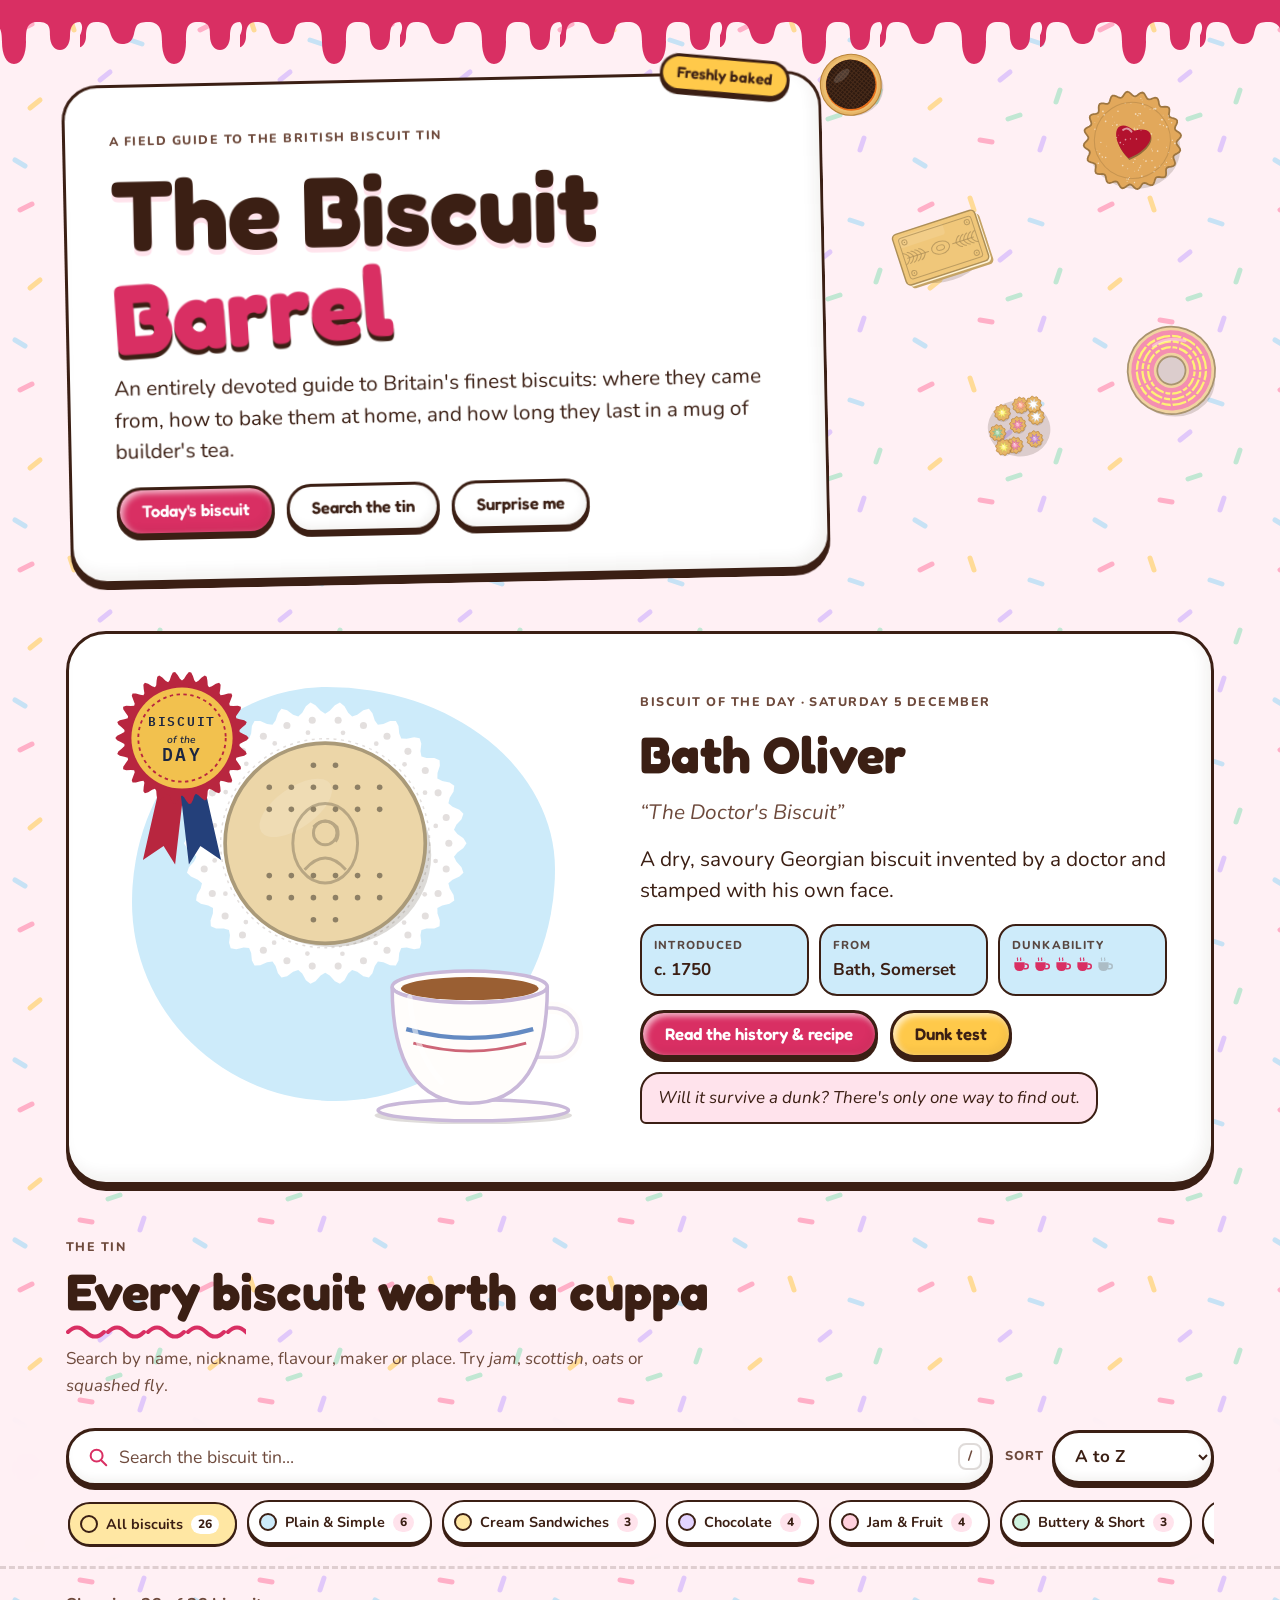
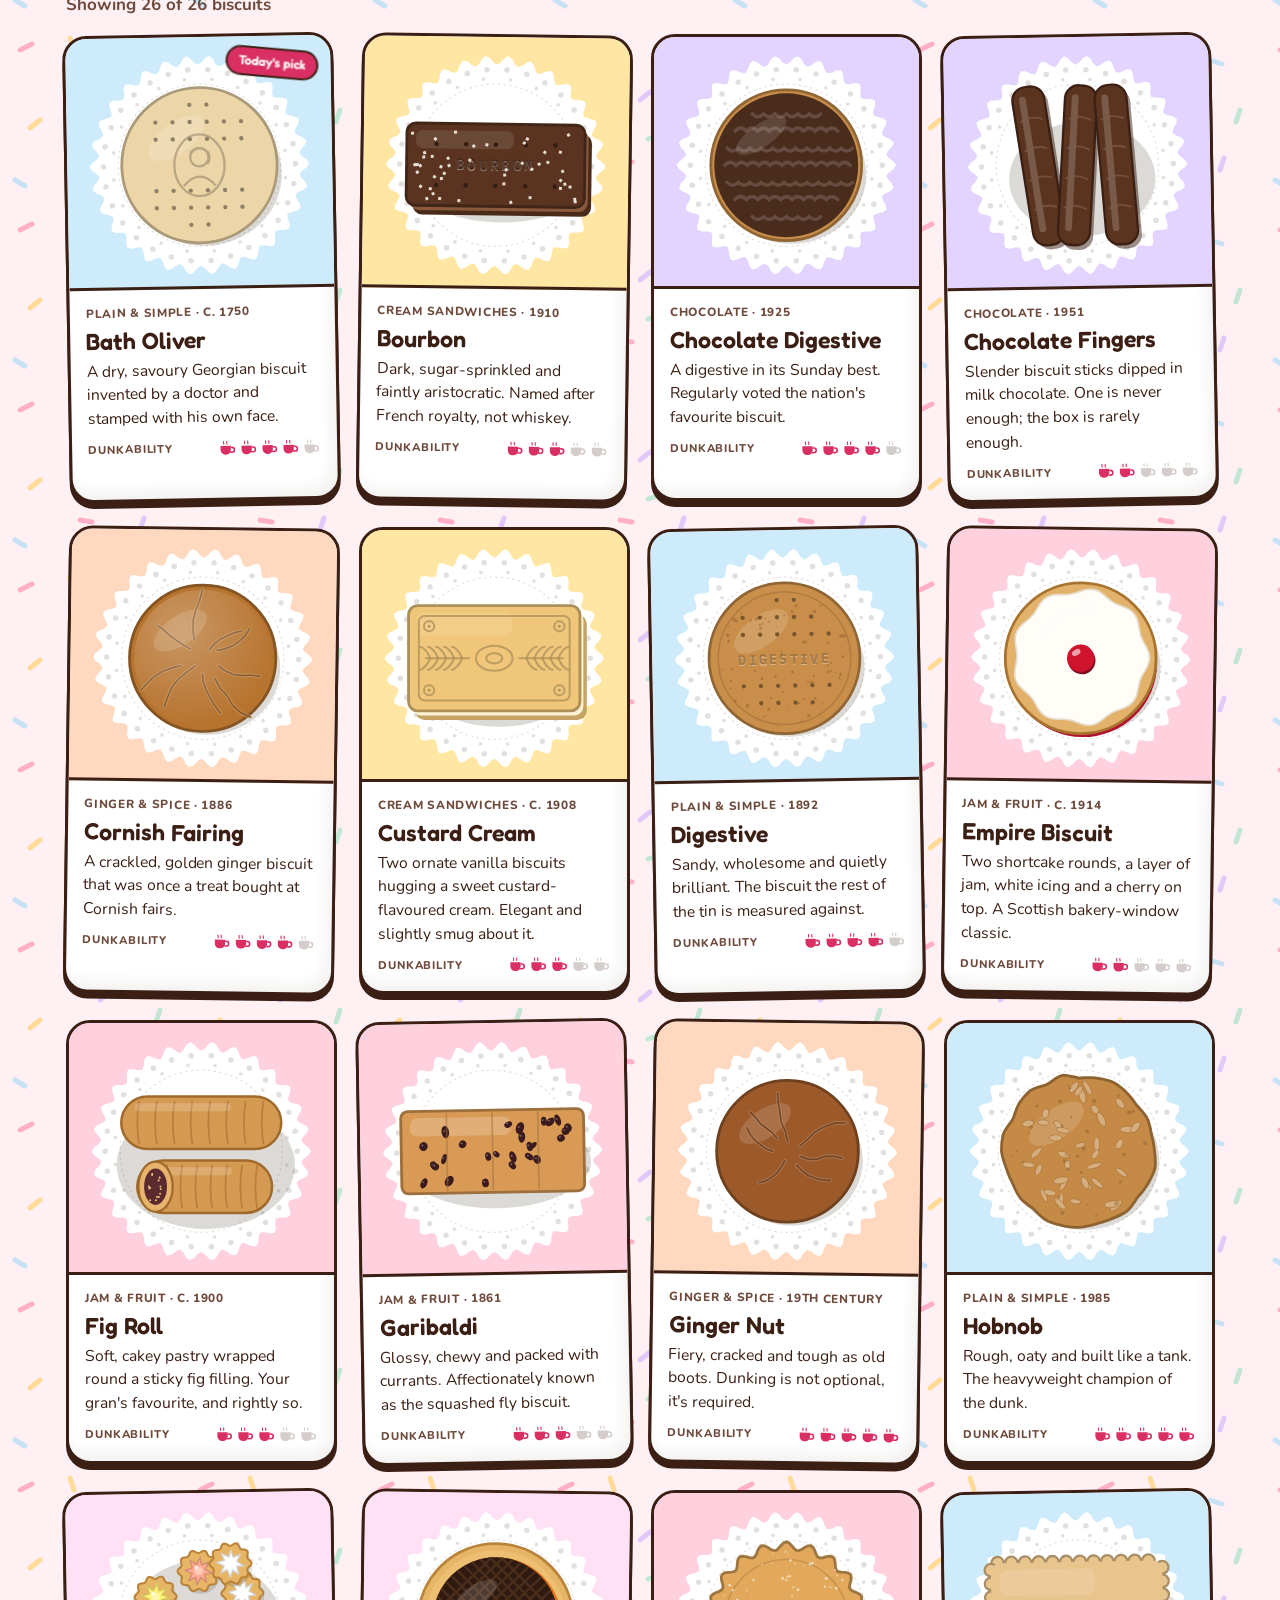
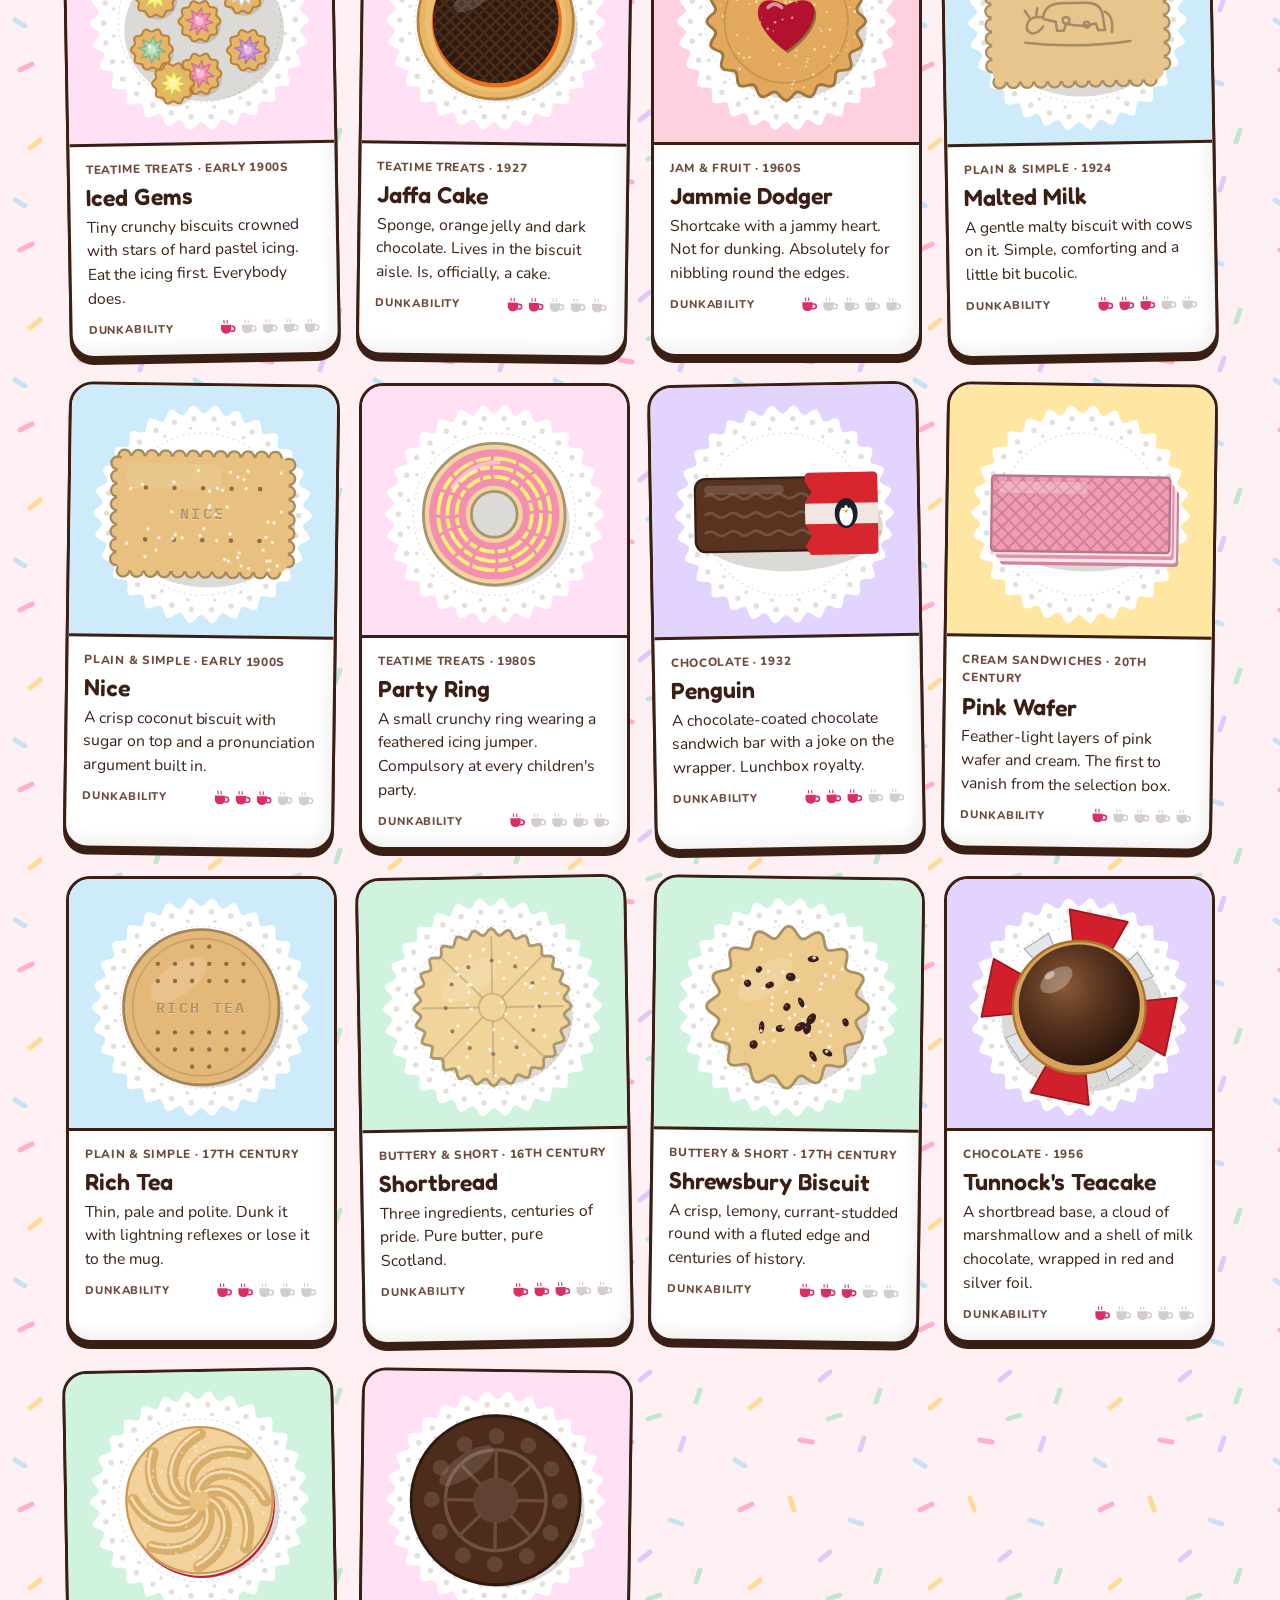
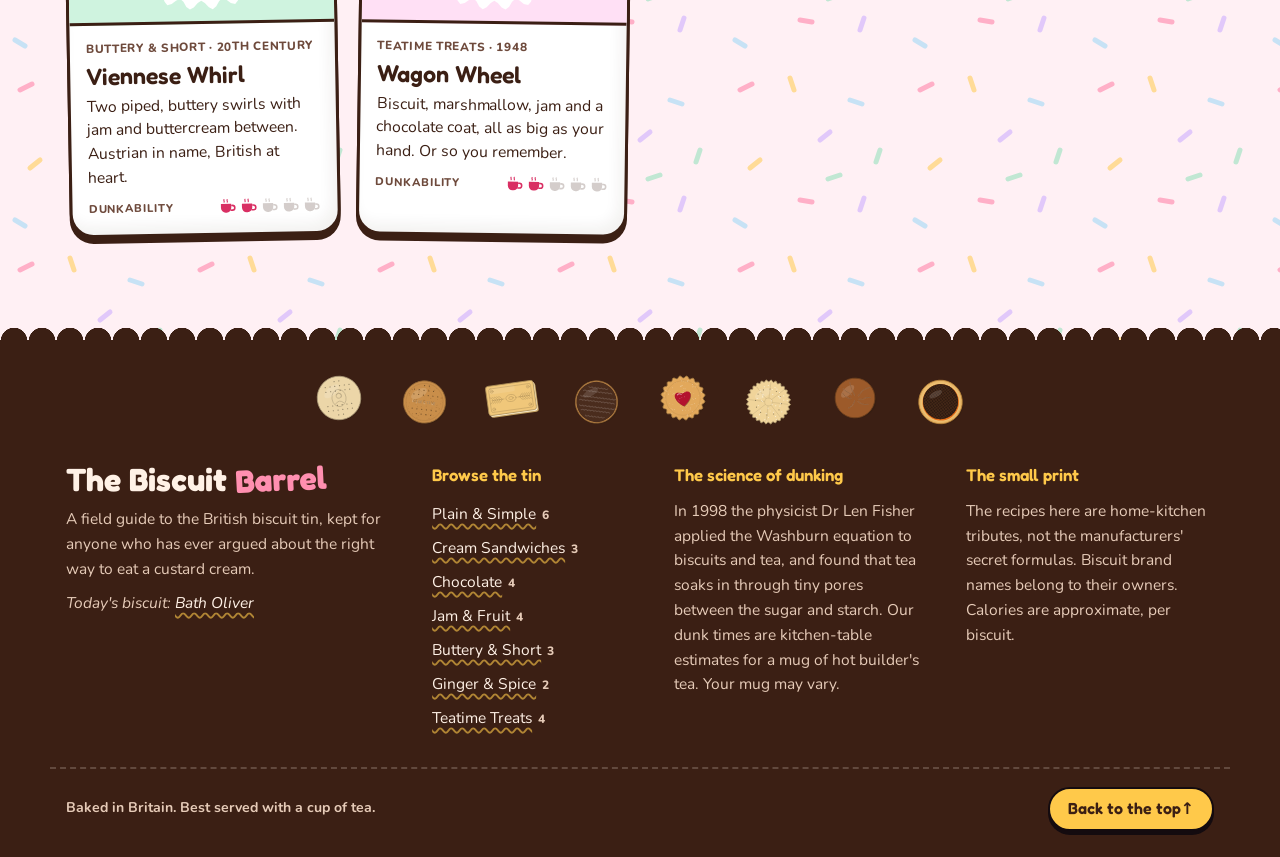
==== commit a799e540: "Redesign The Biscuit Barrel with a fun, claymation look Guided by the ui-ux-pro-max skill: Claymorph" ====
--- a/index.html
+++ b/index.html
@@ -9,7 +9,7 @@
 <meta name="description" content="A whimsical field guide to British biscuits: history, recipes, dunkability and a Biscuit of the Day.">
 <link rel="preconnect" href="https://fonts.googleapis.com">
 <link rel="preconnect" href="https://fonts.gstatic.com" crossorigin>
-<link rel="stylesheet" href="https://fonts.googleapis.com/css2?family=Alegreya:ital,wght@0,400;0,500;0,700;1,400&family=IBM+Plex+Mono:wght@500;600&family=Shrikhand&display=swap">
+<link rel="stylesheet" href="https://fonts.googleapis.com/css2?family=Fredoka:wght@400;500;600;700&family=Nunito:ital,wght@0,400;0,600;0,700;0,800;1,400&family=IBM+Plex+Mono:wght@600&display=swap">
 <link rel="stylesheet" href="styles.css">
 <!-- head:end -->
 </head>
@@ -19,7 +19,8 @@
 <a class="skip" href="#tin">Skip to the biscuits</a>
 
 <header class="masthead">
-  <div class="gingham" aria-hidden="true"></div>
+  <div class="drip" aria-hidden="true"></div>
+  <div class="floaters" id="floaters" aria-hidden="true"></div>
   <div class="wrap masthead-inner">
     <div class="title-card">
       <p class="eyebrow">A field guide to the British biscuit tin</p>
--- a/styles.css
+++ b/styles.css
@@ -1,74 +1,109 @@
-/* The Biscuit Barrel
-   Layout: a gingham tablecloth masthead, a prize-rosette "Biscuit of the Day" table,
-   then the open tin: a sticky search bar over a grid of biscuits on paper doilies. */
+/* The Biscuit Barrel — "biscuit tin claymation"
+   Layout: pink icing drips over a sprinkle-strewn strawberry-milkshake page; a tilted clay title
+   card with biscuits floating round it; the Biscuit of the Day on its own clay plinth; then the
+   tin itself, a sticky search bar over chunky clay cards. Each biscuit type has its own pastel. */
 :root {
-  --bg: #e4eeeb;          /* duck-egg tea-set blue */
-  --surface: #f9fcfb;
-  --surface-2: #d3e3de;
-  --ink: #1c2640;         /* navy, like a willow-pattern plate */
-  --muted: #536079;
-  --jam: #b8263f;         /* Jammie Dodger red */
+  --bg: #fff0f4;            /* strawberry milkshake */
+  --surface: #ffffff;
+  --surface-2: #ffe3ec;
+  --ink: #3b1f14;           /* chocolate, used for text and every chunky outline */
+  --muted: #6e4a3c;
+  --jam: #d92f63;           /* raspberry jam */
   --jam-ink: #ffffff;
-  --custard: #f2c14e;     /* custard cream yellow */
-  --line: rgba(28, 38, 64, 0.14);
+  --custard: #ffc94a;
+  --sky: #9ad7f5;
+  --line: rgba(59, 31, 20, 0.16);
+  --edge: #3b1f14;          /* clay outline */
+  --press: #3b1f14;         /* clay drop shadow */
   --doily: #ffffff;
-  --doily-hole: #dbe7e3;
-  --gingham: rgba(184, 38, 63, 0.42);
-  --shadow: 0 1px 0 rgba(28, 38, 64, 0.06), 0 10px 24px -14px rgba(28, 38, 64, 0.35);
+  --doily-hole: rgba(59, 31, 20, 0.14);
   --tea: #9a5f33;
-  --cup: #fdfdfb;
-  --cup-line: #c9d6e6;
-
-  --font-display: "Shrikhand", "Cooper Black", Georgia, serif;
-  --font-body: "Alegreya", "Iowan Old Style", Georgia, serif;
-  --font-utility: "IBM Plex Mono", ui-monospace, "SFMono-Regular", Menlo, monospace;
-
-  --step--1: 0.875rem;
+  --cup: #fffdfb;
+  --cup-line: #c9b8d9;
+  --sprinkle-opacity: 0.55;
+
+  --cat-plain-simple: #cdebfa;      /* sky */
+  --cat-cream-sandwiches: #ffe7a3;  /* custard */
+  --cat-chocolate: #e3d4ff;         /* lilac */
+  --cat-jam-fruit: #ffd0dd;         /* raspberry milk */
+  --cat-buttery-short: #cff3df;     /* mint */
+  --cat-ginger-spice: #ffd9bf;      /* peach */
+  --cat-teatime-treats: #ffe0f5;    /* candyfloss */
+
+  --font-display: "Fredoka", "Baloo 2", "Trebuchet MS", system-ui, sans-serif;
+  --font-body: "Nunito", "Avenir Next", "Segoe UI", system-ui, sans-serif;
+
+  --step--1: 0.9rem;
   --step-0: 1.0625rem;
   --step-1: 1.3rem;
   --step-2: 1.75rem;
-  --step-3: clamp(2rem, 4vw + 1rem, 3.1rem);
-  --step-4: clamp(2.6rem, 7vw + 1rem, 5.4rem);
-  --radius: 14px;
+  --step-3: clamp(2rem, 4vw + 1rem, 3.2rem);
+  --step-4: clamp(3rem, 8vw + 1rem, 6.2rem);
+  --radius: 24px;
+  --clay: 0 6px 0 var(--press), inset -6px -8px 14px rgba(59, 31, 20, 0.06), inset 6px 6px 12px rgba(255, 255, 255, 0.8);
+  --clay-sm: 0 4px 0 var(--press), inset -3px -4px 8px rgba(59, 31, 20, 0.06), inset 3px 3px 6px rgba(255, 255, 255, 0.7);
+  --spring: cubic-bezier(0.34, 1.56, 0.64, 1);
 }
 @media (prefers-color-scheme: dark) {
   :root:not([data-theme="light"]) {
-    --bg: #111a2b;
-    --surface: #1a2540;
-    --surface-2: #233154;
-    --ink: #edf0f6;
-    --muted: #a7b1c8;
-    --jam: #ff6f86;
-    --jam-ink: #1a0c12;
-    --custard: #f5c95d;
-    --line: rgba(237, 240, 246, 0.14);
-    --doily: #2b3a60;
-    --doily-hole: #1a2540;
-    --gingham: rgba(255, 111, 134, 0.3);
-    --shadow: 0 1px 0 rgba(0, 0, 0, 0.3), 0 12px 28px -16px rgba(0, 0, 0, 0.8);
+    --bg: #23162b;
+    --surface: #33223d;
+    --surface-2: #3f2a4a;
+    --ink: #fff1f5;
+    --muted: #d6bfcc;
+    --jam: #ff6f98;
+    --jam-ink: #2a0f1a;
+    --custard: #ffd166;
+    --sky: #7cc6ea;
+    --line: rgba(255, 241, 245, 0.16);
+    --edge: #120a16;
+    --press: #120a16;
+    --doily: rgba(255, 255, 255, 0.14);
+    --doily-hole: rgba(0, 0, 0, 0.28);
     --tea: #b9773f;
-    --cup: #e9edf4;
-    --cup-line: #9fb0c9;
+    --cup: #f3ebf4;
+    --cup-line: #a993bf;
+    --sprinkle-opacity: 0.35;
+    --cat-plain-simple: #254a5f;
+    --cat-cream-sandwiches: #5b4a1c;
+    --cat-chocolate: #42345f;
+    --cat-jam-fruit: #5e2740;
+    --cat-buttery-short: #22493a;
+    --cat-ginger-spice: #5c3823;
+    --cat-teatime-treats: #55294e;
+    --clay: 0 6px 0 var(--press), inset -6px -8px 14px rgba(0, 0, 0, 0.18), inset 6px 6px 12px rgba(255, 255, 255, 0.06);
+    --clay-sm: 0 4px 0 var(--press), inset -3px -4px 8px rgba(0, 0, 0, 0.18), inset 3px 3px 6px rgba(255, 255, 255, 0.06);
     color-scheme: dark;
   }
 }
 :root[data-theme="dark"] {
-  --bg: #111a2b;
-  --surface: #1a2540;
-  --surface-2: #233154;
-  --ink: #edf0f6;
-  --muted: #a7b1c8;
-  --jam: #ff6f86;
-  --jam-ink: #1a0c12;
-  --custard: #f5c95d;
-  --line: rgba(237, 240, 246, 0.14);
-  --doily: #2b3a60;
-  --doily-hole: #1a2540;
-  --gingham: rgba(255, 111, 134, 0.3);
-  --shadow: 0 1px 0 rgba(0, 0, 0, 0.3), 0 12px 28px -16px rgba(0, 0, 0, 0.8);
+  --bg: #23162b;
+  --surface: #33223d;
+  --surface-2: #3f2a4a;
+  --ink: #fff1f5;
+  --muted: #d6bfcc;
+  --jam: #ff6f98;
+  --jam-ink: #2a0f1a;
+  --custard: #ffd166;
+  --sky: #7cc6ea;
+  --line: rgba(255, 241, 245, 0.16);
+  --edge: #120a16;
+  --press: #120a16;
+  --doily: rgba(255, 255, 255, 0.14);
+  --doily-hole: rgba(0, 0, 0, 0.28);
   --tea: #b9773f;
-  --cup: #e9edf4;
-  --cup-line: #9fb0c9;
+  --cup: #f3ebf4;
+  --cup-line: #a993bf;
+  --sprinkle-opacity: 0.35;
+  --cat-plain-simple: #254a5f;
+  --cat-cream-sandwiches: #5b4a1c;
+  --cat-chocolate: #42345f;
+  --cat-jam-fruit: #5e2740;
+  --cat-buttery-short: #22493a;
+  --cat-ginger-spice: #5c3823;
+  --cat-teatime-treats: #55294e;
+  --clay: 0 6px 0 var(--press), inset -6px -8px 14px rgba(0, 0, 0, 0.18), inset 6px 6px 12px rgba(255, 255, 255, 0.06);
+  --clay-sm: 0 4px 0 var(--press), inset -3px -4px 8px rgba(0, 0, 0, 0.18), inset 3px 3px 6px rgba(255, 255, 255, 0.06);
   color-scheme: dark;
 }
 
@@ -78,12 +113,23 @@
 html { scroll-behavior: smooth; }
 body {
   margin: 0;
-  background: var(--bg);
+  background-color: var(--bg);
   color: var(--ink);
   font-family: var(--font-body);
   font-size: var(--step-0);
-  line-height: 1.55;
+  line-height: 1.6;
   -webkit-font-smoothing: antialiased;
+  position: relative;
+}
+/* hundreds and thousands, scattered over the whole page */
+body::after {
+  content: "";
+  position: absolute; inset: 0;
+  z-index: -1;
+  pointer-events: none;
+  opacity: var(--sprinkle-opacity);
+  background-image: url("data:image/svg+xml,%3Csvg xmlns='http://www.w3.org/2000/svg' width='180' height='180'%3E%3Cg stroke-linecap='round' stroke-width='5'%3E%3Cpath d='M20 30l12-6' stroke='%23ff7aa2'/%3E%3Cpath d='M70 18l4 12' stroke='%23ffc94a'/%3E%3Cpath d='M130 40l12 4' stroke='%239ad7f5'/%3E%3Cpath d='M160 90l-4 12' stroke='%238ee0b8'/%3E%3Cpath d='M100 80l10-8' stroke='%23c9a7ff'/%3E%3Cpath d='M40 100l-10 8' stroke='%23ffc94a'/%3E%3Cpath d='M80 140l12 2' stroke='%23ff7aa2'/%3E%3Cpath d='M140 150l4-12' stroke='%23c9a7ff'/%3E%3Cpath d='M15 160l10 6' stroke='%239ad7f5'/%3E%3Cpath d='M120 115l-12 4' stroke='%238ee0b8'/%3E%3C/g%3E%3C/svg%3E");
+  background-size: 180px 180px;
 }
 body::before {
   content: "";
@@ -91,12 +137,12 @@
   inset: 0 0 auto;
   height: env(safe-area-inset-top, 0px);
   z-index: 10;
-  background: var(--bg);
-}
-h1, h2, h3 { text-wrap: balance; margin: 0; line-height: 1.1; }
+  background: var(--jam);
+}
+h1, h2, h3 { text-wrap: balance; margin: 0; line-height: 1.1; font-family: var(--font-display); font-weight: 600; }
 p { margin: 0; }
 button, input, select { font: inherit; color: inherit; }
-:focus-visible { outline: 3px solid var(--custard); outline-offset: 3px; border-radius: 6px; }
+:focus-visible { outline: 3px solid var(--sky); outline-offset: 3px; border-radius: 10px; }
 
 .wrap {
   width: 100%;
@@ -107,108 +153,162 @@
 }
 .skip {
   position: absolute; left: 16px; top: -60px; z-index: 50;
-  background: var(--ink); color: var(--bg); padding: 8px 14px; border-radius: 8px;
+  background: var(--ink); color: var(--bg); padding: 10px 16px; border-radius: 12px;
 }
 .skip:focus { top: 12px; }
 
 .eyebrow {
-  font-family: var(--font-utility);
-  font-size: 0.75rem;
-  letter-spacing: 0.14em;
+  font-family: var(--font-body);
+  font-weight: 800;
+  font-size: 0.78rem;
+  letter-spacing: 0.12em;
   text-transform: uppercase;
   color: var(--muted);
 }
 
 /* ---------- Masthead ---------- */
-.masthead { position: relative; overflow: hidden; }
-.gingham {
-  position: absolute; inset: 0;
-  background-color: var(--surface);
-  background-image:
-    linear-gradient(90deg, var(--gingham) 50%, transparent 50%),
-    linear-gradient(var(--gingham) 50%, transparent 50%);
-  background-size: 36px 36px;
-  -webkit-mask-image: linear-gradient(to bottom, #000 0, #000 55%, transparent 100%);
-          mask-image: linear-gradient(to bottom, #000 0, #000 55%, transparent 100%);
+.masthead { position: relative; overflow: hidden; padding-top: 34px; }
+.drip {
+  position: absolute; inset: 0 0 auto; height: 64px;
+  background-color: var(--jam);
+  -webkit-mask: url("data:image/svg+xml,%3Csvg xmlns='http://www.w3.org/2000/svg' width='160' height='64' viewBox='0 0 160 64'%3E%3Cpath d='M0 0h160v22c-8 0-10 6-10 14s-4 14-10 14-10-6-10-14 0-14-12-14-12 8-12 20-4 22-12 22-12-10-12-22-2-20-14-20-12 4-14 12-6 10-12 10-10-4-12-12-6-10-14-10-10 6-10 14-4 12-10 12S8 30 0 22z'/%3E%3C/svg%3E") repeat-x top / 160px 64px;
+          mask: url("data:image/svg+xml,%3Csvg xmlns='http://www.w3.org/2000/svg' width='160' height='64' viewBox='0 0 160 64'%3E%3Cpath d='M0 0h160v22c-8 0-10 6-10 14s-4 14-10 14-10-6-10-14 0-14-12-14-12 8-12 20-4 22-12 22-12-10-12-22-2-20-14-20-12 4-14 12-6 10-12 10-10-4-12-12-6-10-14-10-10 6-10 14-4 12-10 12S8 30 0 22z'/%3E%3C/svg%3E") repeat-x top / 160px 64px;
 }
 .masthead-inner {
   position: relative;
-  padding-block: 40px 28px;
+  padding-block: 44px 28px;
   display: grid;
   gap: 18px;
 }
 .title-card {
-  background: var(--bg);
-  border-radius: 22px;
-  padding: clamp(20px, 4vw, 40px);
-  box-shadow: var(--shadow);
+  position: relative;
+  z-index: 2;
+  background: var(--surface);
+  border: 3px solid var(--edge);
+  border-radius: 36px;
+  padding: clamp(22px, 4vw, 44px);
+  box-shadow: var(--clay);
   display: grid;
   gap: 14px;
-  max-width: 780px;
-  border: 2px solid var(--line);
+  max-width: 760px;
+  rotate: -1.2deg;
+}
+.title-card::after {
+  /* a little "fresh!" sticker */
+  content: "Freshly baked";
+  position: absolute; top: -18px; right: 28px;
+  background: var(--custard); color: #3b1f14;
+  border: 3px solid var(--edge); border-radius: 999px;
+  padding: 4px 14px;
+  font-family: var(--font-display); font-weight: 600; font-size: 0.95rem;
+  rotate: 6deg;
+  box-shadow: 0 3px 0 var(--press);
 }
 .title {
   font-family: var(--font-display);
-  font-weight: 400;
+  font-weight: 700;
   font-size: var(--step-4);
   letter-spacing: -0.01em;
+  line-height: 0.98;
   color: var(--ink);
-}
-.title span { color: var(--jam); display: inline-block; transform: rotate(-3deg); }
-.lede { font-size: var(--step-1); max-width: 58ch; line-height: 1.45; }
-.quick { display: flex; flex-wrap: wrap; gap: 10px; margin-top: 6px; }
+  text-shadow: 0 5px 0 var(--surface-2);
+}
+.title > span:not(.word) {
+  color: var(--jam);
+  display: inline-block;
+  transform: rotate(-3deg);
+  text-shadow: 0 5px 0 var(--edge);
+}
+.lede { font-size: var(--step-1); max-width: 56ch; line-height: 1.5; }
+.quick { display: flex; flex-wrap: wrap; gap: 12px; margin-top: 6px; }
+
+.floaters { position: absolute; inset: 0; z-index: 1; pointer-events: none; }
+.floaters span { position: absolute; width: clamp(80px, 11vw, 150px); }
+.floaters .biscuit-svg { width: 100%; height: auto; display: block; overflow: visible; animation: bob 5s ease-in-out infinite; animation-delay: calc(var(--i) * -0.8s); }
+.floaters span:nth-child(1) { right: 6%; top: 70px; rotate: 12deg; }
+.floaters span:nth-child(2) { right: 22%; top: 190px; rotate: -18deg; width: clamp(70px, 9vw, 120px); }
+.floaters span:nth-child(3) { right: 3%; top: 300px; rotate: 20deg; }
+.floaters span:nth-child(4) { right: 30%; top: 40px; rotate: -6deg; width: clamp(60px, 7vw, 100px); }
+.floaters span:nth-child(5) { right: 17%; top: 380px; rotate: 8deg; width: clamp(60px, 7vw, 100px); }
+.floaters span:nth-child(6) { right: 36%; top: 330px; rotate: -24deg; width: clamp(60px, 8vw, 110px); }
 
 .btn {
-  display: inline-flex; align-items: center; gap: 8px;
-  border: 2px solid var(--ink);
-  background: transparent;
+  display: inline-flex; align-items: center; justify-content: center; gap: 8px;
+  min-height: 48px;
+  border: 3px solid var(--edge);
+  background: var(--surface);
   border-radius: 999px;
-  padding: 8px 18px;
-  font-weight: 700;
+  padding: 8px 22px;
+  font-family: var(--font-display);
+  font-weight: 600;
+  font-size: 1.05rem;
   text-decoration: none;
-  color: inherit;
+  color: var(--ink);
   cursor: pointer;
-  transition: transform 0.15s ease, background-color 0.15s ease;
-}
-.btn:hover { transform: translateY(-2px) rotate(-1deg); }
-.btn:active { transform: translateY(0); }
-.btn.primary { background: var(--jam); border-color: var(--jam); color: var(--jam-ink); }
-.btn.custard { background: var(--custard); border-color: var(--custard); color: #1c2640; }
+  box-shadow: var(--clay-sm);
+  transition: transform 0.2s var(--spring), box-shadow 0.2s ease, background-color 0.2s ease;
+}
+.btn:hover { transform: translateY(-3px) rotate(-1.5deg); box-shadow: 0 7px 0 var(--press); }
+.btn:active { transform: translateY(4px); box-shadow: 0 0 0 var(--press); transition-duration: 0.08s; }
+.btn:disabled { cursor: progress; opacity: 0.8; }
+.btn.primary { background: var(--jam); color: var(--jam-ink); }
+.btn.custard { background: var(--custard); color: #3b1f14; }
 .btn svg { width: 18px; height: 18px; }
 
 /* ---------- Biscuit of the Day ---------- */
-.today { padding-block: 24px 48px; }
+.today { padding-block: 26px 52px; }
 .today-card {
+  position: relative;
   display: grid;
   grid-template-columns: minmax(0, 1fr) minmax(0, 1.1fr);
   gap: clamp(20px, 4vw, 48px);
   align-items: center;
   background: var(--surface);
-  border-radius: 28px;
+  border: 3px solid var(--edge);
+  border-radius: 40px;
   padding: clamp(20px, 4vw, 44px);
-  box-shadow: var(--shadow);
-  border: 2px solid var(--line);
+  box-shadow: var(--clay);
+}
+.today-card .stage::before {
+  /* a pastel blob in the biscuit type's colour behind the plate */
+  content: "";
+  position: absolute; inset: 2% 6% 8% 2%;
+  border-radius: 46% 54% 52% 48% / 52% 44% 56% 48%;
+  background: var(--cat);
+  z-index: 0;
 }
 .today-text { display: grid; gap: 14px; min-width: 0; }
-.today-text h2 {
-  font-family: var(--font-display);
-  font-weight: 400;
-  font-size: var(--step-3);
-}
+.today-text h2 { font-weight: 700; font-size: var(--step-3); }
 .today-text .aka { font-style: italic; color: var(--muted); font-size: var(--step-1); }
-.today-text .blurb { font-size: var(--step-1); line-height: 1.45; max-width: 52ch; }
+.today-text .blurb { font-size: var(--step-1); line-height: 1.5; max-width: 52ch; }
 .today-facts {
   display: grid; grid-template-columns: repeat(3, minmax(0, 1fr));
-  gap: 12px; margin: 4px 0 0;
-  border-top: 2px dotted var(--line); border-bottom: 2px dotted var(--line);
-  padding-block: 12px;
-}
-.today-facts div { min-width: 0; }
-.today-facts dt { font-family: var(--font-utility); font-size: 0.7rem; letter-spacing: 0.12em; text-transform: uppercase; color: var(--muted); }
+  gap: 10px; margin: 4px 0 0;
+}
+.today-facts div {
+  min-width: 0;
+  background: var(--cat);
+  border: 2px solid var(--edge);
+  border-radius: 18px;
+  padding: 10px 12px;
+}
+.today-facts dt { font-weight: 800; font-size: 0.72rem; letter-spacing: 0.1em; text-transform: uppercase; color: var(--ink); opacity: 0.8; }
 .today-facts dd { margin: 2px 0 0; font-weight: 700; }
-.today-actions { display: flex; flex-wrap: wrap; gap: 10px; }
-.dunk-result { min-height: 1.6em; font-style: italic; color: var(--muted); }
-.dunk-result strong { color: var(--ink); font-style: normal; }
+.today-actions { display: flex; flex-wrap: wrap; gap: 12px; }
+.dunk-result {
+  position: relative;
+  align-self: start;
+  justify-self: start;
+  max-width: 46ch;
+  min-height: 1.6em;
+  background: var(--surface-2);
+  border: 2px solid var(--edge);
+  border-radius: 20px 20px 20px 6px;
+  padding: 10px 16px;
+  font-style: italic;
+  color: var(--ink);
+}
+.dunk-result strong { font-style: normal; font-family: var(--font-display); font-weight: 600; }
 
 .stage {
   position: relative;
@@ -217,6 +317,13 @@
   aspect-ratio: 1;
   margin-inline: auto;
 }
+.stage .plate-doily {
+  position: absolute;
+  left: 12%; top: 4%;
+  width: 64%;
+  z-index: 0;
+}
+.stage .plate-doily .biscuit-svg { width: 100%; height: auto; display: block; }
 .stage .dunker {
   position: absolute;
   left: 12%; top: 4%;
@@ -224,20 +331,9 @@
   z-index: 2;
   transform-origin: 50% 50%;
 }
-.stage .dunker .biscuit-svg { width: 100%; height: auto; display: block; overflow: visible; }
-.stage .plate-doily {
-  position: absolute;
-  left: 12%; top: 4%;
-  width: 64%;
-  z-index: 0;
-}
-.stage .plate-doily .biscuit-svg { width: 100%; height: auto; display: block; }
-.stage .dunker .biscuit-svg { transition: filter 0.5s ease; }
+.stage .dunker .biscuit-svg { width: 100%; height: auto; display: block; overflow: visible; transition: filter 0.5s ease; }
 .stage.soggy .dunker .biscuit-svg { filter: sepia(0.35) saturate(1.3) brightness(0.82); }
-.stage .cup-back, .stage .cup-front {
-  position: absolute; right: 0; bottom: 3%;
-  width: 46%;
-}
+.stage .cup-back, .stage .cup-front { position: absolute; right: 0; bottom: 3%; width: 46%; }
 .stage .cup-back { z-index: 1; }
 .stage .cup-front { z-index: 3; pointer-events: none; }
 .stage .crumbs { position: absolute; right: 0; bottom: 3%; width: 46%; z-index: 4; opacity: 0; transition: opacity 0.6s ease; pointer-events: none; }
@@ -247,7 +343,6 @@
 .stage.dunking.fail .dunker { animation: dunk-fail 2.6s ease-in-out forwards; }
 .stage.dunking .tea-ripple { animation: ripple 1s ease-out 0.9s 2; }
 .tea-ripple { transform-origin: 60px 22px; transform-box: view-box; opacity: 0; }
-
 @keyframes dunk {
   0% { transform: none; }
   25% { transform: translate(49%, 17%) rotate(18deg) scale(0.48); }
@@ -264,7 +359,6 @@
   0% { opacity: 0.8; transform: scale(0.4); }
   100% { opacity: 0; transform: scale(1.3); }
 }
-
 .rosette {
   position: absolute;
   left: -2%; top: -2%;
@@ -280,83 +374,103 @@
 
 /* ---------- The tin ---------- */
 .tin { padding-bottom: 64px; }
-.tin-head { display: grid; gap: 6px; padding-bottom: 12px; }
-.tin-head h2 { font-family: var(--font-display); font-weight: 400; font-size: var(--step-3); }
+.tin-head { display: grid; gap: 6px; padding-bottom: 14px; }
+.tin-head h2 { font-weight: 700; font-size: var(--step-3); }
+.tin-head h2::after {
+  content: "";
+  display: block;
+  width: 180px; height: 14px; margin-top: 6px;
+  background: url("data:image/svg+xml,%3Csvg xmlns='http://www.w3.org/2000/svg' width='40' height='14'%3E%3Cpath d='M2 7q9-9 18 0t18 0' fill='none' stroke='%23d92f63' stroke-width='4' stroke-linecap='round'/%3E%3C/svg%3E") repeat-x left center / 40px 14px;
+}
 .tin-head p { color: var(--muted); max-width: 62ch; }
 
 .searchbar {
   position: sticky;
   top: env(safe-area-inset-top, 0px);
   z-index: 8;
-  background: color-mix(in srgb, var(--bg) 92%, transparent);
-  -webkit-backdrop-filter: blur(8px);
-          backdrop-filter: blur(8px);
-  border-bottom: 2px solid var(--line);
+  background: color-mix(in srgb, var(--bg) 90%, transparent);
+  -webkit-backdrop-filter: blur(10px);
+          backdrop-filter: blur(10px);
+  border-bottom: 3px dashed var(--line);
 }
 .searchbar .wrap { padding-block: 14px; display: grid; gap: 12px; }
-.search-row { display: flex; gap: 10px; flex-wrap: wrap; align-items: stretch; }
+.search-row { display: flex; gap: 12px; flex-wrap: wrap; align-items: stretch; }
 .search-box {
   flex: 1 1 280px;
   min-width: 0;
+  min-height: 54px;
   display: flex; align-items: center; gap: 10px;
   background: var(--surface);
-  border: 2px solid var(--ink);
+  border: 3px solid var(--edge);
   border-radius: 999px;
-  padding: 0 8px 0 16px;
-}
-.search-box:focus-within { box-shadow: 0 0 0 4px color-mix(in srgb, var(--custard) 60%, transparent); }
-.search-box svg { width: 20px; height: 20px; flex: none; color: var(--muted); }
+  padding: 0 8px 0 18px;
+  box-shadow: var(--clay-sm);
+}
+.search-box:focus-within { box-shadow: 0 4px 0 var(--press), 0 0 0 5px color-mix(in srgb, var(--sky) 70%, transparent); }
+.search-box svg { width: 22px; height: 22px; flex: none; color: var(--jam); }
 .search-box input {
   flex: 1; min-width: 0;
   border: 0; outline: 0; background: transparent;
-  padding: 11px 0;
-  font-size: var(--step-0);
-}
-.search-box input::placeholder { color: var(--muted); opacity: 1; }
+  padding: 12px 0;
+  font-size: 1.1rem;
+  font-weight: 600;
+}
+.search-box input::placeholder { color: var(--muted); opacity: 1; font-weight: 400; }
+.search-box input::-webkit-search-cancel-button { -webkit-appearance: none; display: none; }
 .search-box kbd {
-  font-family: var(--font-utility); font-size: 0.75rem;
-  border: 1.5px solid var(--line); border-radius: 6px; padding: 1px 7px; color: var(--muted);
+  font-family: var(--font-body); font-weight: 800; font-size: 0.8rem;
+  border: 2px solid var(--line); border-radius: 8px; padding: 1px 8px; color: var(--muted);
 }
 .clear-btn {
-  border: 0; background: var(--surface-2); border-radius: 999px;
-  width: 30px; height: 30px; cursor: pointer; font-size: 1rem; line-height: 1;
+  border: 2px solid var(--edge); background: var(--surface-2); border-radius: 999px;
+  width: 36px; height: 36px; cursor: pointer; font-size: 1.1rem; line-height: 1; font-weight: 800;
 }
 .sort {
   display: flex; align-items: center; gap: 8px;
-  font-family: var(--font-utility); font-size: 0.78rem; letter-spacing: 0.06em; text-transform: uppercase; color: var(--muted);
+  font-weight: 800; font-size: 0.8rem; letter-spacing: 0.08em; text-transform: uppercase; color: var(--muted);
 }
 .sort select {
-  font-family: var(--font-body); font-size: var(--step-0); text-transform: none; letter-spacing: 0;
+  font-family: var(--font-body); font-weight: 700; font-size: var(--step-0); text-transform: none; letter-spacing: 0;
   color: var(--ink);
-  background: var(--surface); border: 2px solid var(--ink); border-radius: 999px; padding: 9px 14px;
+  min-height: 54px;
+  background: var(--surface); border: 3px solid var(--edge); border-radius: 999px; padding: 8px 16px;
+  box-shadow: var(--clay-sm);
   cursor: pointer;
 }
-.chips { display: flex; gap: 8px; overflow-x: auto; padding-bottom: 2px; scrollbar-width: thin; }
+.chips { display: flex; gap: 10px; overflow-x: auto; padding: 2px 2px 8px; scrollbar-width: thin; }
 .chip {
   flex: none;
-  border: 2px solid var(--line);
+  min-height: 44px;
+  border: 2.5px solid var(--edge);
   background: var(--surface);
   border-radius: 999px;
-  padding: 5px 14px;
+  padding: 6px 16px 6px 10px;
+  font-weight: 700;
   font-size: var(--step--1);
-  font-weight: 700;
   cursor: pointer;
-  display: inline-flex; gap: 6px; align-items: baseline;
-}
-.chip .n { font-family: var(--font-utility); font-weight: 500; font-size: 0.72rem; color: var(--muted); }
-.chip[aria-pressed="true"] { background: var(--ink); color: var(--bg); border-color: var(--ink); }
-.chip[aria-pressed="true"] .n { color: inherit; opacity: 0.75; }
-.chip:disabled { opacity: 0.45; cursor: default; }
-
-.results-line {
-  padding-block: 20px 14px;
-  font-family: var(--font-utility); font-size: 0.8rem; letter-spacing: 0.06em; color: var(--muted);
-}
+  display: inline-flex; gap: 8px; align-items: center;
+  box-shadow: 0 3px 0 var(--press);
+  transition: transform 0.2s var(--spring), box-shadow 0.15s ease;
+}
+.chip::before {
+  content: ""; width: 18px; height: 18px; border-radius: 50%;
+  background: var(--cat); border: 2px solid var(--edge);
+}
+.chip:hover:not(:disabled) { transform: translateY(-2px) rotate(-2deg); }
+.chip .n {
+  font-weight: 800; font-size: 0.75rem;
+  background: var(--surface-2); border-radius: 999px; padding: 0 7px; color: var(--ink);
+}
+.chip[aria-pressed="true"] { background: var(--cat); transform: translateY(2px); box-shadow: 0 1px 0 var(--press); }
+.chip[aria-pressed="true"] .n { background: var(--surface); }
+.chip:disabled { opacity: 0.45; cursor: default; box-shadow: none; }
+
+.results-line { padding-block: 22px 16px; font-weight: 700; color: var(--muted); }
 .grid {
   list-style: none; margin: 0; padding: 0;
   display: grid;
-  grid-template-columns: repeat(auto-fill, minmax(220px, 1fr));
-  gap: 18px;
+  grid-template-columns: repeat(auto-fill, minmax(230px, 1fr));
+  gap: 26px 22px;
 }
 .card {
   width: 100%; height: 100%;
@@ -366,152 +480,168 @@
   display: grid;
   grid-template-rows: auto 1fr;
   background: var(--surface);
-  border: 2px solid var(--line);
+  border: 3px solid var(--edge);
   border-radius: var(--radius);
   padding: 0;
   cursor: pointer;
   overflow: hidden;
-  transition: transform 0.2s ease, border-color 0.2s ease, box-shadow 0.2s ease;
-}
-.card:hover { transform: translateY(-4px); border-color: var(--ink); box-shadow: var(--shadow); }
-.card .plate { background: var(--surface-2); padding: 14px 18px 6px; position: relative; }
+  box-shadow: var(--clay);
+  transition: transform 0.3s var(--spring), box-shadow 0.2s ease;
+}
+.grid > li:nth-child(3n + 1) .card { rotate: -1deg; }
+.grid > li:nth-child(3n + 2) .card { rotate: 0.8deg; }
+.card:hover, .card:focus-visible { transform: translateY(-6px) rotate(-1.5deg); box-shadow: 0 12px 0 var(--press); }
+.card:active { transform: translateY(3px); box-shadow: 0 2px 0 var(--press); transition-duration: 0.08s; }
+.card .plate { background: var(--cat); padding: 14px 18px 6px; position: relative; border-bottom: 3px solid var(--edge); }
 .card .plate .biscuit-svg { width: 100%; height: auto; display: block; }
-.card .biscuit { transform-origin: 100px 100px; transform-box: view-box; transition: transform 0.4s cubic-bezier(.3, 1.6, .5, 1); }
-.card:hover .biscuit, .card:focus-visible .biscuit { transform: rotate(-12deg) scale(1.05); }
+.card .biscuit { transform-origin: 100px 100px; transform-box: view-box; transition: transform 0.45s var(--spring); }
+.card:hover .biscuit, .card:focus-visible .biscuit { transform: rotate(-16deg) scale(1.08); }
 .card .today-flag {
-  position: absolute; top: 10px; right: 10px;
+  position: absolute; top: 12px; right: 12px; z-index: 1;
   background: var(--jam); color: var(--jam-ink);
-  font-family: var(--font-utility); font-size: 0.66rem; letter-spacing: 0.1em; text-transform: uppercase;
-  border-radius: 999px; padding: 3px 9px;
+  border: 2px solid var(--edge);
+  font-family: var(--font-display); font-weight: 600; font-size: 0.8rem;
+  border-radius: 999px; padding: 3px 11px;
+  rotate: 6deg;
 }
 .card .body { padding: 14px 16px 16px; display: grid; gap: 6px; align-content: start; }
-.card h3 { font-family: var(--font-display); font-weight: 400; font-size: 1.35rem; letter-spacing: 0.005em; }
-.card .meta { font-family: var(--font-utility); font-size: 0.72rem; letter-spacing: 0.05em; color: var(--muted); }
-.card .blurb { font-size: 0.97rem; line-height: 1.45; }
+.card h3 { font-weight: 600; font-size: 1.45rem; }
+.card .meta { font-weight: 800; font-size: 0.74rem; letter-spacing: 0.06em; text-transform: uppercase; color: var(--muted); }
+.card .blurb { font-size: 0.98rem; line-height: 1.5; }
 .card .dunk-row { display: flex; justify-content: space-between; align-items: center; margin-top: 4px; gap: 8px; }
-mark { background: color-mix(in srgb, var(--custard) 70%, transparent); color: inherit; border-radius: 3px; padding: 0 2px; }
-
-.cups { display: inline-flex; gap: 2px; color: var(--ink); }
-.cups svg { width: 18px; height: 18px; }
-.cups .off { opacity: 0.22; }
-.dunk-label { font-family: var(--font-utility); font-size: 0.68rem; letter-spacing: 0.08em; text-transform: uppercase; color: var(--muted); }
+mark { background: var(--custard); color: #3b1f14; border-radius: 6px; padding: 0 3px; }
+
+.cups { display: inline-flex; gap: 2px; color: var(--jam); }
+.cups svg { width: 19px; height: 19px; }
+.cups .off { opacity: 0.22; color: var(--ink); }
+.dunk-label { font-weight: 800; font-size: 0.7rem; letter-spacing: 0.08em; text-transform: uppercase; color: var(--muted); }
 
 .empty {
   text-align: center;
   padding: 48px 16px;
-  display: grid; gap: 10px; justify-items: center;
-  background: var(--surface); border: 2px dashed var(--line); border-radius: var(--radius);
-}
-.empty h3 { font-family: var(--font-display); font-weight: 400; font-size: var(--step-2); }
+  display: grid; gap: 12px; justify-items: center;
+  background: var(--surface); border: 3px dashed var(--edge); border-radius: 32px;
+}
+.empty h3 { font-weight: 700; font-size: var(--step-2); }
 .empty svg { width: 120px; height: auto; }
 
 /* ---------- Detail dialog ---------- */
 dialog.detail {
   width: min(980px, calc(100% - 24px));
   max-height: calc(100% - 24px);
-  border: 0;
+  border: 3px solid var(--edge);
   padding: 0;
-  border-radius: 24px;
+  border-radius: 32px;
   background: var(--surface);
   color: var(--ink);
-  box-shadow: 0 30px 80px -20px rgba(0, 0, 0, 0.5);
+  box-shadow: 0 10px 0 var(--press), 0 40px 80px -30px rgba(0, 0, 0, 0.6);
   overflow: auto;
 }
-dialog.detail::backdrop { background: rgba(17, 26, 43, 0.55); -webkit-backdrop-filter: blur(3px); backdrop-filter: blur(3px); }
-dialog.detail[open] { animation: pop 0.25s cubic-bezier(.3, 1.4, .5, 1); }
-@keyframes pop { from { transform: translateY(16px) scale(0.98); opacity: 0; } }
+dialog.detail::backdrop { background: rgba(59, 31, 20, 0.45); -webkit-backdrop-filter: blur(4px); backdrop-filter: blur(4px); }
+dialog.detail[open] { animation: pop 0.35s var(--spring); }
+@keyframes pop { from { transform: translateY(24px) scale(0.94) rotate(-1deg); opacity: 0; } }
 .detail-bar {
   position: sticky; top: 0; z-index: 2;
   display: flex; justify-content: space-between; align-items: center; gap: 10px;
   padding: 12px 16px;
-  background: var(--surface);
-  border-bottom: 2px solid var(--line);
-}
-.detail-bar .nav { display: flex; gap: 8px; }
+  background: var(--cat);
+  border-bottom: 3px solid var(--edge);
+}
+.detail-bar .nav { display: flex; gap: 8px; min-width: 0; }
 .icon-btn {
-  border: 2px solid var(--line); background: var(--surface);
-  border-radius: 999px; height: 38px; min-width: 38px; padding: 0 12px;
-  cursor: pointer; font-weight: 700;
+  border: 2.5px solid var(--edge); background: var(--surface);
+  border-radius: 999px; min-height: 44px; min-width: 44px; padding: 0 14px;
+  cursor: pointer; font-family: var(--font-display); font-weight: 600;
   display: inline-flex; align-items: center; justify-content: center; gap: 6px;
-}
-.icon-btn:hover { border-color: var(--ink); }
+  box-shadow: 0 3px 0 var(--press);
+  transition: transform 0.2s var(--spring);
+}
+.icon-btn:hover { transform: translateY(-2px); }
+.icon-btn:active { transform: translateY(2px); box-shadow: 0 1px 0 var(--press); }
 .detail-body { padding: clamp(18px, 4vw, 40px); display: grid; gap: 36px; }
 .detail-top { display: grid; grid-template-columns: minmax(0, 0.9fr) minmax(0, 1.2fr); gap: clamp(20px, 4vw, 44px); }
 .detail-art { display: grid; gap: 18px; align-content: start; }
-.detail-art .plate { background: var(--surface-2); border-radius: 20px; padding: 16px; }
+.detail-art .plate { background: var(--cat); border: 3px solid var(--edge); border-radius: 28px; padding: 16px; box-shadow: var(--clay-sm); }
 .detail-art .biscuit-svg { width: 100%; height: auto; display: block; }
-.stats { margin: 0; display: grid; gap: 0; border-top: 2px solid var(--ink); }
-.stats div { display: grid; grid-template-columns: 9.5em minmax(0, 1fr); gap: 10px; padding: 9px 2px; border-bottom: 1px dotted var(--line); }
-.stats dt { font-family: var(--font-utility); font-size: 0.72rem; letter-spacing: 0.1em; text-transform: uppercase; color: var(--muted); padding-top: 3px; }
-.stats dd { margin: 0; font-weight: 500; font-variant-numeric: tabular-nums; }
+.stats { margin: 0; display: grid; gap: 0; background: var(--surface-2); border: 2.5px solid var(--edge); border-radius: 22px; padding: 6px 14px; }
+.stats div { display: grid; grid-template-columns: 9em minmax(0, 1fr); gap: 10px; padding: 9px 2px; border-bottom: 2px dotted var(--line); }
+.stats div:last-child { border-bottom: 0; }
+.stats dt { font-weight: 800; font-size: 0.72rem; letter-spacing: 0.1em; text-transform: uppercase; color: var(--muted); padding-top: 4px; }
+.stats dd { margin: 0; font-weight: 700; font-variant-numeric: tabular-nums; }
 .detail-text { display: grid; gap: 16px; align-content: start; min-width: 0; }
-.detail-text h2 { font-family: var(--font-display); font-weight: 400; font-size: var(--step-3); }
+.detail-text h2 { font-weight: 700; font-size: var(--step-3); }
 .detail-text .aka { font-style: italic; color: var(--muted); font-size: var(--step-1); margin-top: -6px; }
-.detail-text h3, .recipe h3 { font-family: var(--font-display); font-weight: 400; font-size: var(--step-1); color: var(--jam); }
+.detail-text h3, .recipe h3 { font-weight: 600; font-size: var(--step-1); color: var(--jam); }
 .detail-text p { max-width: 64ch; }
 .fact {
-  background: var(--surface-2);
-  border-radius: 16px;
+  position: relative;
+  background: var(--custard); color: #3b1f14;
+  border: 2.5px solid var(--edge);
+  border-radius: 22px;
   padding: 16px 18px;
   display: grid; gap: 4px;
-}
-.fact .eyebrow { color: var(--ink); }
-.tag-list { display: flex; flex-wrap: wrap; gap: 6px; list-style: none; padding: 0; margin: 0; }
+  rotate: -0.8deg;
+  box-shadow: 0 4px 0 var(--press);
+}
+.fact .eyebrow { color: #3b1f14; }
+.tag-list { display: flex; flex-wrap: wrap; gap: 8px; list-style: none; padding: 0; margin: 0; }
 .tag-list button {
-  border: 1.5px solid var(--line); background: transparent; border-radius: 999px;
-  padding: 2px 10px; font-size: 0.85rem; cursor: pointer; color: var(--muted);
-}
-.tag-list button:hover { border-color: var(--ink); color: var(--ink); }
+  min-height: 36px;
+  border: 2px solid var(--edge); background: var(--cat); border-radius: 999px;
+  padding: 3px 12px; font-size: 0.9rem; font-weight: 700; cursor: pointer; color: var(--ink);
+  transition: transform 0.2s var(--spring);
+}
+.tag-list button:hover { transform: translateY(-2px) rotate(-3deg); }
 
 .recipe {
-  border: 2px solid var(--ink);
-  border-radius: 20px;
+  border: 3px solid var(--edge);
+  border-radius: 28px;
   padding: clamp(18px, 3vw, 32px);
   display: grid; gap: 20px;
+  box-shadow: var(--clay-sm);
   background:
-    repeating-linear-gradient(var(--surface) 0 31px, var(--line) 31px 32px);
+    repeating-linear-gradient(var(--surface) 0 31px, var(--line) 31px 33px);
 }
 .recipe-head { display: flex; flex-wrap: wrap; justify-content: space-between; gap: 12px; align-items: end; }
 .recipe-head h3 { font-size: var(--step-2); color: var(--ink); }
 .recipe-meta { display: flex; flex-wrap: wrap; gap: 8px; }
 .pill {
-  background: var(--custard); color: #1c2640;
+  background: var(--cat); color: var(--ink);
+  border: 2px solid var(--edge);
   border-radius: 999px; padding: 3px 12px;
-  font-family: var(--font-utility); font-size: 0.75rem; letter-spacing: 0.04em;
+  font-weight: 800; font-size: 0.8rem;
 }
 .recipe-cols { display: grid; grid-template-columns: minmax(0, 0.85fr) minmax(0, 1.15fr); gap: clamp(18px, 4vw, 40px); }
-.recipe h4 {
-  margin: 0 0 8px;
-  font-family: var(--font-utility); font-size: 0.75rem; letter-spacing: 0.14em; text-transform: uppercase; color: var(--muted);
-}
+.recipe h4 { margin: 0 0 8px; font-weight: 800; font-size: 0.78rem; letter-spacing: 0.14em; text-transform: uppercase; color: var(--muted); }
 .ingredients { list-style: none; margin: 0; padding: 0; display: grid; gap: 4px; }
-.ingredients label { display: flex; gap: 10px; align-items: flex-start; cursor: pointer; padding: 3px 0; }
-.ingredients input { margin-top: 5px; accent-color: var(--jam); width: 17px; height: 17px; flex: none; }
-.ingredients input:checked + span { text-decoration: line-through; text-decoration-color: var(--jam); color: var(--muted); }
-.method { margin: 0; padding: 0; list-style: none; counter-reset: step; display: grid; gap: 12px; }
-.method li { counter-increment: step; display: grid; grid-template-columns: 2rem minmax(0, 1fr); gap: 10px; }
+.ingredients label { display: flex; gap: 12px; align-items: flex-start; cursor: pointer; padding: 6px 0; min-height: 44px; }
+.ingredients input { margin-top: 3px; accent-color: var(--jam); width: 22px; height: 22px; flex: none; }
+.ingredients input:checked + span { text-decoration: line-through; text-decoration-color: var(--jam); text-decoration-thickness: 2px; color: var(--muted); }
+.method { margin: 0; padding: 0; list-style: none; counter-reset: step; display: grid; gap: 14px; }
+.method li { counter-increment: step; display: grid; grid-template-columns: 2.3rem minmax(0, 1fr); gap: 12px; }
 .method li::before {
   content: counter(step);
-  font-family: var(--font-display); font-size: 1.15rem; color: var(--jam-ink);
-  background: var(--jam); border-radius: 50%;
-  width: 2rem; height: 2rem; display: grid; place-items: center; line-height: 1;
-}
-.recipe-note { font-size: 0.9rem; color: var(--muted); font-style: italic; }
+  font-family: var(--font-display); font-weight: 700; font-size: 1.15rem; color: var(--jam-ink);
+  background: var(--jam); border: 2.5px solid var(--edge); border-radius: 50%;
+  width: 2.3rem; height: 2.3rem; display: grid; place-items: center; line-height: 1;
+  box-shadow: 0 3px 0 var(--press);
+}
+.recipe-note { font-size: 0.92rem; color: var(--muted); font-style: italic; }
 
 /* ---------- Footer ---------- */
 .site-foot {
-  --foot-bg: #1c2640;
-  --foot-ink: #edf0f6;
-  --foot-muted: #b3bdd3;
+  --foot-bg: #3b1f14;
+  --foot-ink: #fff1e6;
+  --foot-muted: #e6cbb8;
   position: relative;
   margin-top: 40px;
   background: var(--foot-bg);
   color: var(--foot-muted);
   font-size: 0.97rem;
 }
-:root[data-theme="dark"] .site-foot { --foot-bg: #0a1120; }
-@media (prefers-color-scheme: dark) { :root:not([data-theme="light"]) .site-foot { --foot-bg: #0a1120; } }
-/* a scalloped, doily-like top edge */
+:root[data-theme="dark"] .site-foot { --foot-bg: #140b0f; }
+@media (prefers-color-scheme: dark) { :root:not([data-theme="light"]) .site-foot { --foot-bg: #140b0f; } }
+/* the footer is the chocolate on top of a digestive, with a scalloped edge */
 .site-foot::before {
   content: "";
   position: absolute; left: 0; right: 0; top: -15px; height: 16px;
@@ -522,10 +652,10 @@
   display: flex; justify-content: center; flex-wrap: wrap; gap: clamp(8px, 2vw, 22px);
   padding-block: 26px 4px;
 }
-.foot-parade a { display: block; width: clamp(34px, 7vw, 64px); transition: transform 0.35s cubic-bezier(.3, 1.6, .5, 1); }
+.foot-parade a { display: block; width: clamp(34px, 7vw, 64px); transition: transform 0.35s var(--spring); }
 .foot-parade a:nth-child(odd) { transform: rotate(-8deg); }
 .foot-parade a:nth-child(even) { transform: rotate(7deg) translateY(4px); }
-.foot-parade a:hover, .foot-parade a:focus-visible { transform: rotate(0) translateY(-6px) scale(1.12); }
+.foot-parade a:hover, .foot-parade a:focus-visible { transform: rotate(0) translateY(-6px) scale(1.15); }
 .foot-parade .biscuit-svg { width: 100%; height: auto; display: block; overflow: visible; }
 .foot-grid {
   display: grid;
@@ -534,55 +664,173 @@
   padding-block: 28px 32px;
 }
 .foot-grid > * { min-width: 0; display: grid; gap: 10px; align-content: start; }
-.foot-title { font-family: var(--font-display); font-size: 1.9rem; line-height: 1.1; color: var(--foot-ink); }
-.foot-title span { color: #ff8095; display: inline-block; transform: rotate(-3deg); }
-.foot-head {
-  font-family: var(--font-utility); font-size: 0.72rem; letter-spacing: 0.14em; text-transform: uppercase;
-  color: #f2c14e;
-}
-.foot-col ul { list-style: none; margin: 0; padding: 0; display: grid; gap: 5px; }
+.foot-title { font-family: var(--font-display); font-weight: 700; font-size: 2rem; line-height: 1.1; color: var(--foot-ink); }
+.foot-title span { color: #ff8fb0; display: inline-block; transform: rotate(-3deg); }
+.foot-head { font-family: var(--font-display); font-weight: 600; font-size: 1.05rem; color: #ffc94a; }
+.foot-col ul { list-style: none; margin: 0; padding: 0; display: grid; gap: 2px; }
 .foot-col button, .foot-today a {
   background: none; border: 0; padding: 0; cursor: pointer; text-align: left;
-  color: var(--foot-ink); text-decoration: underline; text-decoration-color: rgba(242, 193, 78, 0.5);
-  text-underline-offset: 3px; text-decoration-thickness: 1.5px;
-}
-.foot-col button:hover, .foot-today a:hover { text-decoration-color: #f2c14e; }
-.foot-col button .n { font-family: var(--font-utility); font-size: 0.72rem; color: var(--foot-muted); margin-left: 4px; }
+  min-height: 32px;
+  color: var(--foot-ink); text-decoration: underline wavy; text-decoration-color: rgba(255, 201, 74, 0.6);
+  text-underline-offset: 4px; text-decoration-thickness: 1.5px;
+}
+.foot-col button:hover, .foot-today a:hover { text-decoration-color: #ffc94a; }
+.foot-col button .n { font-weight: 800; font-size: 0.75rem; color: var(--foot-muted); margin-left: 6px; text-decoration: none; display: inline-block; }
 .foot-today { font-style: italic; }
 .foot-base {
   display: flex; flex-wrap: wrap; justify-content: space-between; align-items: center; gap: 12px;
   padding-block: 18px max(26px, env(safe-area-inset-bottom, 0px));
-  border-top: 1px dashed rgba(237, 240, 246, 0.2);
-  font-family: var(--font-utility); font-size: 0.78rem; letter-spacing: 0.04em;
+  border-top: 2px dashed rgba(255, 241, 230, 0.2);
+  font-weight: 700; font-size: 0.88rem;
 }
 .foot-top {
-  color: var(--foot-bg); background: #f2c14e;
-  border-radius: 999px; padding: 6px 16px;
-  font-family: var(--font-body); font-weight: 700; font-size: 0.95rem; letter-spacing: 0;
+  display: inline-flex; align-items: center; min-height: 44px;
+  color: #3b1f14; background: #ffc94a;
+  border: 2.5px solid #140b0f;
+  border-radius: 999px; padding: 6px 18px;
+  font-family: var(--font-display); font-weight: 600; font-size: 1rem;
   text-decoration: none;
-}
-.foot-top:hover { background: #ffd36b; }
-.site-foot :focus-visible { outline-color: #f2c14e; }
+  box-shadow: 0 4px 0 #140b0f;
+  transition: transform 0.2s var(--spring);
+}
+.foot-top:hover { transform: translateY(-3px) rotate(-2deg); }
+.site-foot :focus-visible { outline-color: #ffc94a; }
 
 /* ---------- Responsive ---------- */
+@media (max-width: 980px) {
+  .floaters span:nth-child(n + 4) { display: none; }
+  .floaters span:nth-child(1) { right: 2%; top: 20px; }
+  .floaters span:nth-child(2) { right: 4%; top: auto; bottom: 10px; }
+  .floaters span:nth-child(3) { display: none; }
+}
 @media (max-width: 820px) {
   .today-card, .detail-top, .recipe-cols { grid-template-columns: minmax(0, 1fr); }
+  .stage { max-width: 380px; }
   .foot-grid { grid-template-columns: minmax(0, 1fr) minmax(0, 1fr); }
   .foot-brand { grid-column: 1 / -1; }
-  .stage { max-width: 380px; }
-}
-@media (max-width: 480px) {
+}
+@media (max-width: 560px) {
+  .floaters span:nth-child(1) { width: 64px; right: 4px; top: 6px; }
+  .floaters span:nth-child(2) { display: none; }
+  .title-card { rotate: -0.6deg; }
+  .title-card::after { right: 16px; font-size: 0.85rem; }
   .today-facts { grid-template-columns: minmax(0, 1fr) minmax(0, 1fr); }
   .stats div { grid-template-columns: 7.5em minmax(0, 1fr); }
-  .grid { grid-template-columns: minmax(0, 1fr) minmax(0, 1fr); gap: 12px; }
+  .grid { grid-template-columns: minmax(0, 1fr) minmax(0, 1fr); gap: 16px 12px; }
   .card .blurb { display: none; }
-  .card h3 { font-size: 1.1rem; }
+  .card h3 { font-size: 1.15rem; }
   .card .plate { padding: 10px 10px 2px; }
   .card .body { padding: 10px 12px 12px; }
+  .card .dunk-row { flex-wrap: wrap; }
   .search-box kbd { display: none; }
+  .detail-bar .nav .label { display: none; }
   .foot-grid { grid-template-columns: minmax(0, 1fr); }
-  .detail-bar .nav .label { display: none; }
-}
+}
+
+/* ---------- Motion ---------- */
+/* Every animation ends in the element's normal resting state, so the page is complete without them. */
+@keyframes rise { from { opacity: 0; transform: translateY(22px); } }
+@keyframes drop-in {
+  0% { opacity: 0; transform: translateY(-70px) rotate(-24deg); }
+  55% { opacity: 1; transform: translateY(6px) rotate(4deg); }
+  75% { transform: translateY(-3px) rotate(-1deg); }
+}
+@keyframes pop-in {
+  from { opacity: 0; transform: translateY(18px) rotate(-2.5deg) scale(0.95); }
+}
+@keyframes bob {
+  0%, 100% { transform: translateY(0) rotate(0deg); }
+  50% { transform: translateY(-6px) rotate(3deg); }
+}
+@keyframes hop {
+  0%, 100% { transform: translateY(0); }
+  40% { transform: translateY(-5px) rotate(-8deg); }
+}
+@keyframes steam {
+  0% { stroke-dashoffset: 60; opacity: 0; transform: translateY(6px); }
+  30% { opacity: 0.7; }
+  100% { stroke-dashoffset: 0; opacity: 0; transform: translateY(-10px); }
+}
+@keyframes spin-in {
+  from { opacity: 0; transform: rotate(-160deg) scale(0.5); }
+  70% { opacity: 1; transform: rotate(8deg) scale(1.03); }
+}
+
+.title-card { animation: rise 0.7s cubic-bezier(.2, .8, .3, 1) both; }
+.title .word { display: inline-block; white-space: nowrap; }
+.title .ltr {
+  display: inline-block;
+  animation: drop-in 0.75s cubic-bezier(.3, 1.2, .5, 1) both;
+  animation-delay: calc(var(--i) * 45ms + 250ms);
+}
+.title-card .lede { animation: rise 0.6s ease both 0.75s; }
+.title-card .quick { animation: rise 0.6s ease both 0.9s; }
+.today-card { animation: rise 0.7s cubic-bezier(.2, .8, .3, 1) both 0.35s; }
+
+.stage .dunker .biscuit-svg { animation: bob 4.5s ease-in-out infinite; }
+.stage.dunking .dunker .biscuit-svg { animation-play-state: paused; }
+.stage .steam {
+  position: absolute; left: 64.5%; top: 40%; width: 22%;
+  z-index: 1; overflow: visible; pointer-events: none;
+}
+.stage .steam path {
+  fill: none; stroke: var(--muted); stroke-width: 2.4; stroke-linecap: round;
+  stroke-dasharray: 60; opacity: 0;
+  animation: steam 3.2s ease-out infinite;
+}
+.stage .steam path:nth-child(2) { animation-delay: 1.1s; }
+.stage .steam path:nth-child(3) { animation-delay: 2.1s; }
+
+.grid > li {
+  animation: pop-in 0.5s cubic-bezier(.3, 1.4, .5, 1) both;
+  animation-delay: calc(var(--i, 0) * 40ms);
+}
+.card:hover .cups > span:not(.off) { animation: hop 0.45s ease both; animation-delay: calc(var(--c) * 60ms); }
+.cups > span { display: inline-flex; }
+
+.empty svg { animation: bob 3s ease-in-out infinite; }
+
+dialog.detail[open] .detail-art .biscuit {
+  transform-origin: 100px 100px; transform-box: view-box;
+  animation: spin-in 0.9s cubic-bezier(.3, 1.3, .5, 1) both 0.05s;
+}
+dialog.detail[open] .detail-text > *,
+dialog.detail[open] .stats > div,
+dialog.detail[open] .method li,
+dialog.detail[open] .ingredients li { animation: rise 0.45s ease both; }
+dialog.detail[open] .detail-text > :nth-child(1) { animation-delay: 0.05s; }
+dialog.detail[open] .detail-text > :nth-child(2) { animation-delay: 0.1s; }
+dialog.detail[open] .detail-text > :nth-child(3) { animation-delay: 0.15s; }
+dialog.detail[open] .detail-text > :nth-child(4) { animation-delay: 0.2s; }
+dialog.detail[open] .detail-text > :nth-child(5) { animation-delay: 0.25s; }
+dialog.detail[open] .detail-text > :nth-child(6) { animation-delay: 0.3s; }
+dialog.detail[open] .detail-text > :nth-child(7) { animation-delay: 0.35s; }
+dialog.detail[open] .detail-text > :nth-child(8) { animation-delay: 0.4s; }
+dialog.detail[open] .stats > div { animation-delay: 0.2s; }
+dialog.detail[open] .method li:nth-child(1), dialog.detail[open] .ingredients li:nth-child(1) { animation-delay: 0.3s; }
+dialog.detail[open] .method li:nth-child(2), dialog.detail[open] .ingredients li:nth-child(2) { animation-delay: 0.36s; }
+dialog.detail[open] .method li:nth-child(3), dialog.detail[open] .ingredients li:nth-child(3) { animation-delay: 0.42s; }
+dialog.detail[open] .method li:nth-child(4), dialog.detail[open] .ingredients li:nth-child(4) { animation-delay: 0.48s; }
+dialog.detail[open] .method li:nth-child(5), dialog.detail[open] .ingredients li:nth-child(5) { animation-delay: 0.54s; }
+dialog.detail[open] .method li:nth-child(6), dialog.detail[open] .ingredients li:nth-child(6) { animation-delay: 0.6s; }
+dialog.detail[open] .method li:nth-child(n+7), dialog.detail[open] .ingredients li:nth-child(n+7) { animation-delay: 0.66s; }
+.method li::before { transition: transform 0.3s cubic-bezier(.3, 1.6, .5, 1); }
+.method li:hover::before { transform: rotate(-12deg) scale(1.12); }
+.ingredients input:checked + span { animation: hop 0.35s ease; display: inline-block; }
+
+.foot-parade .biscuit-svg { animation: bob 3.6s ease-in-out infinite; animation-delay: calc(var(--i, 0) * -0.45s); }
+
+.particle {
+  position: fixed; z-index: 1000; pointer-events: none;
+  border-radius: 2px;
+}
+.particle.drop { border-radius: 50%; }
+.roller {
+  position: fixed; z-index: 1000; pointer-events: none;
+  left: -180px; bottom: max(24px, env(safe-area-inset-bottom, 0px));
+  width: 110px;
+}
+.roller .biscuit-svg { width: 100%; height: auto; display: block; overflow: visible; }
 
 @media (prefers-reduced-motion: reduce) {
   *, *::before, *::after { animation: none !important; transition: none !important; scroll-behavior: auto !important; }
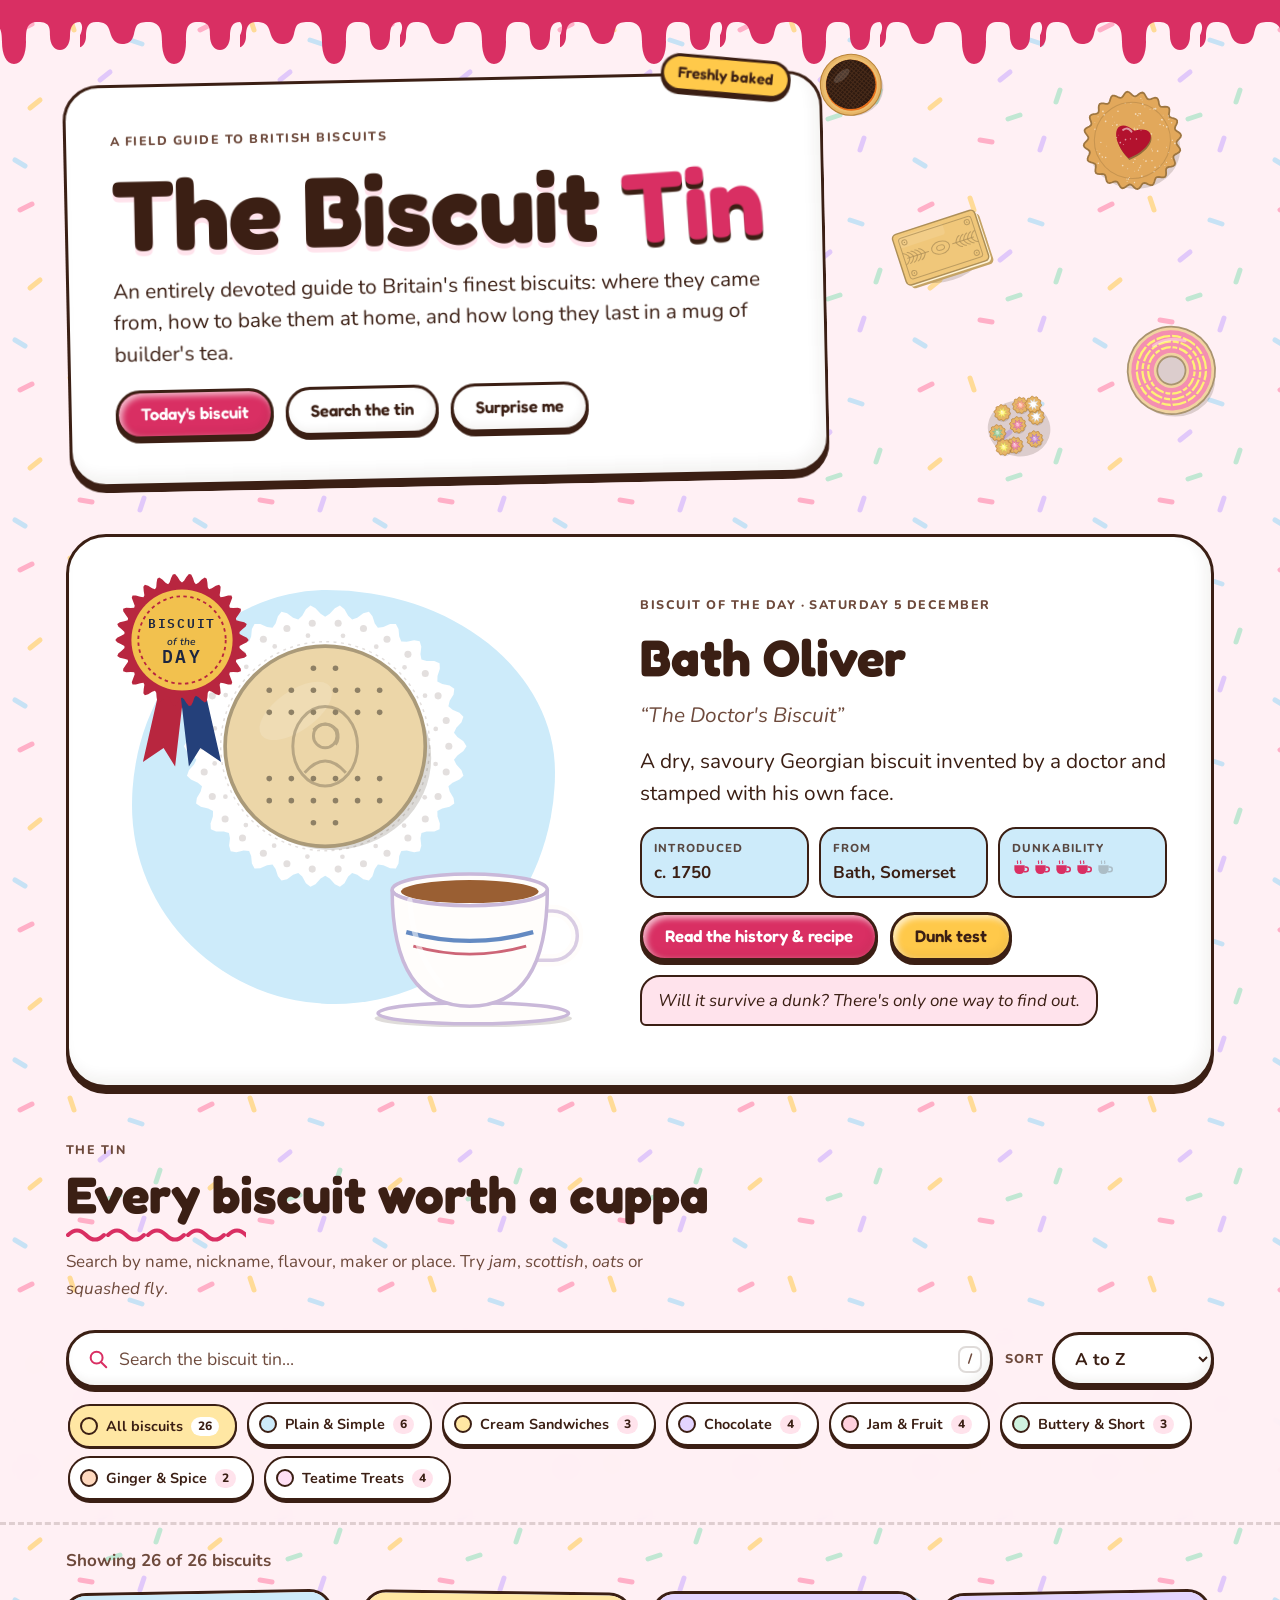
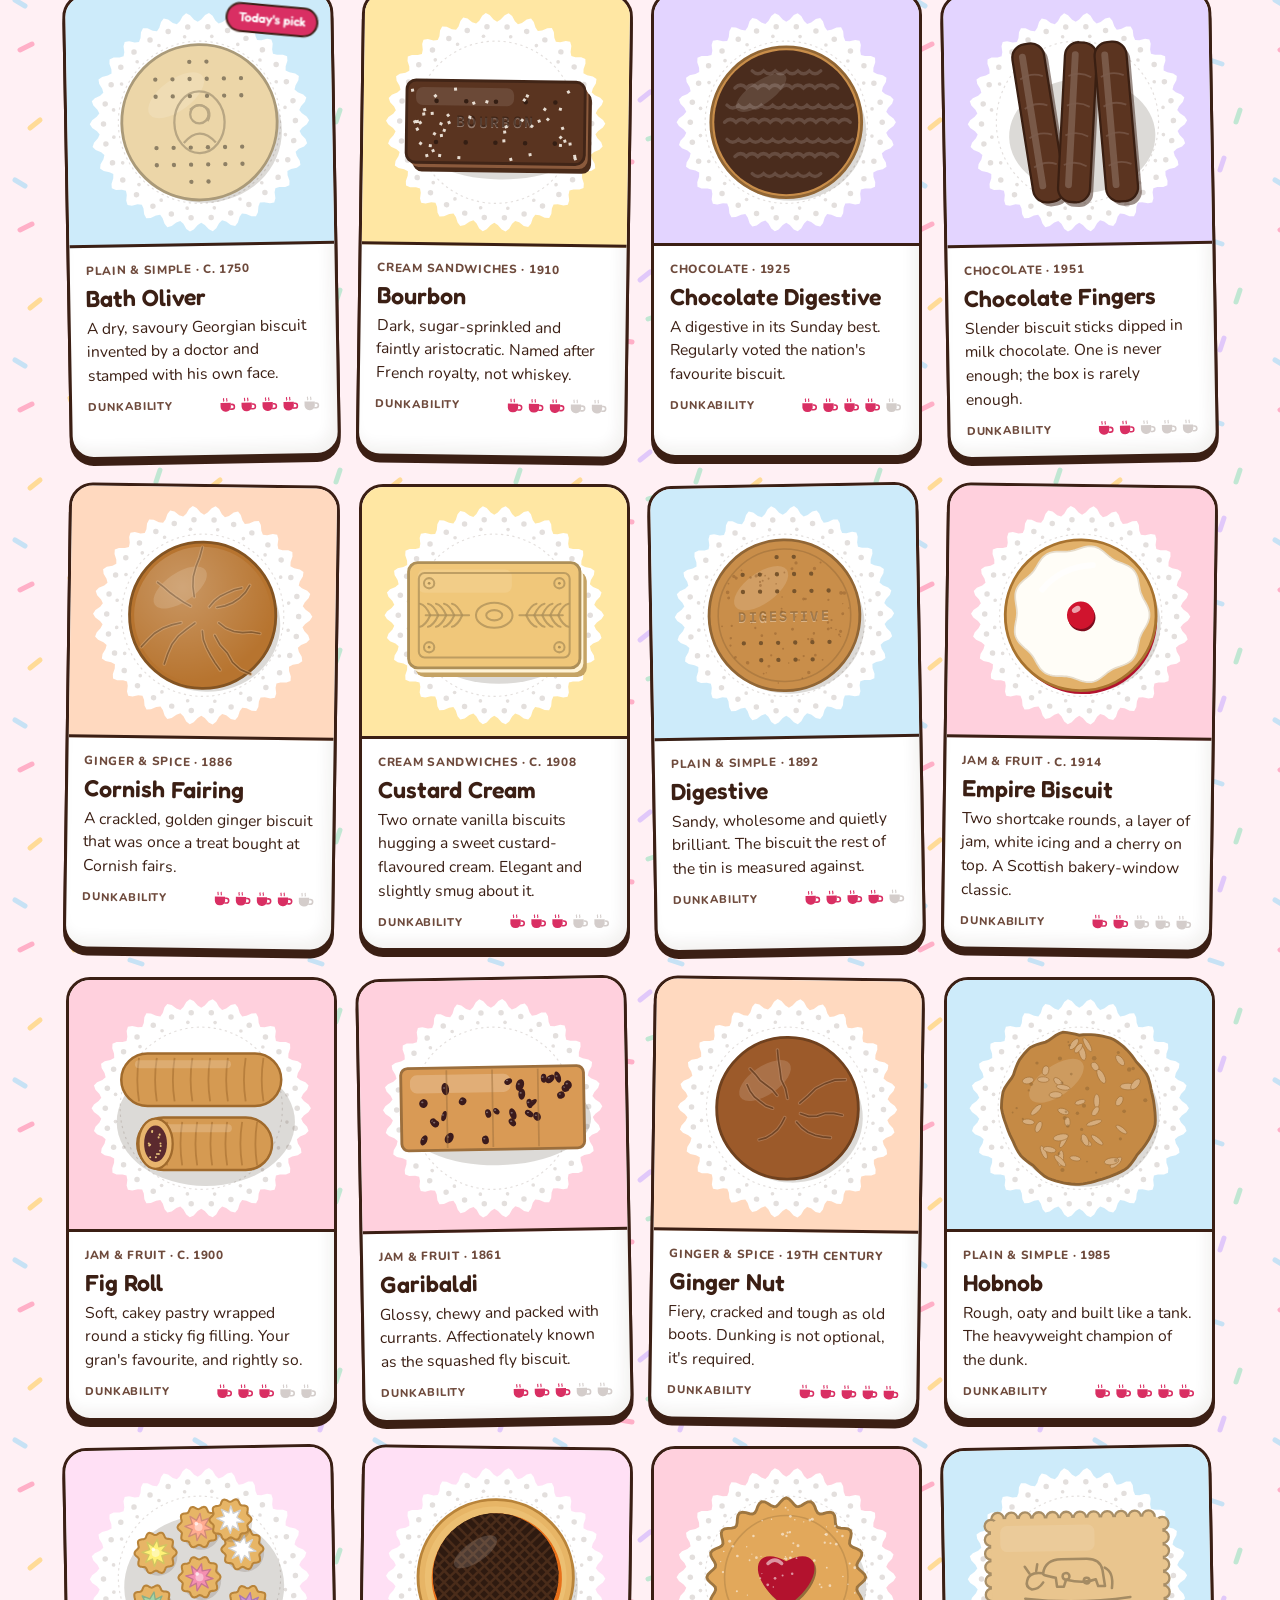
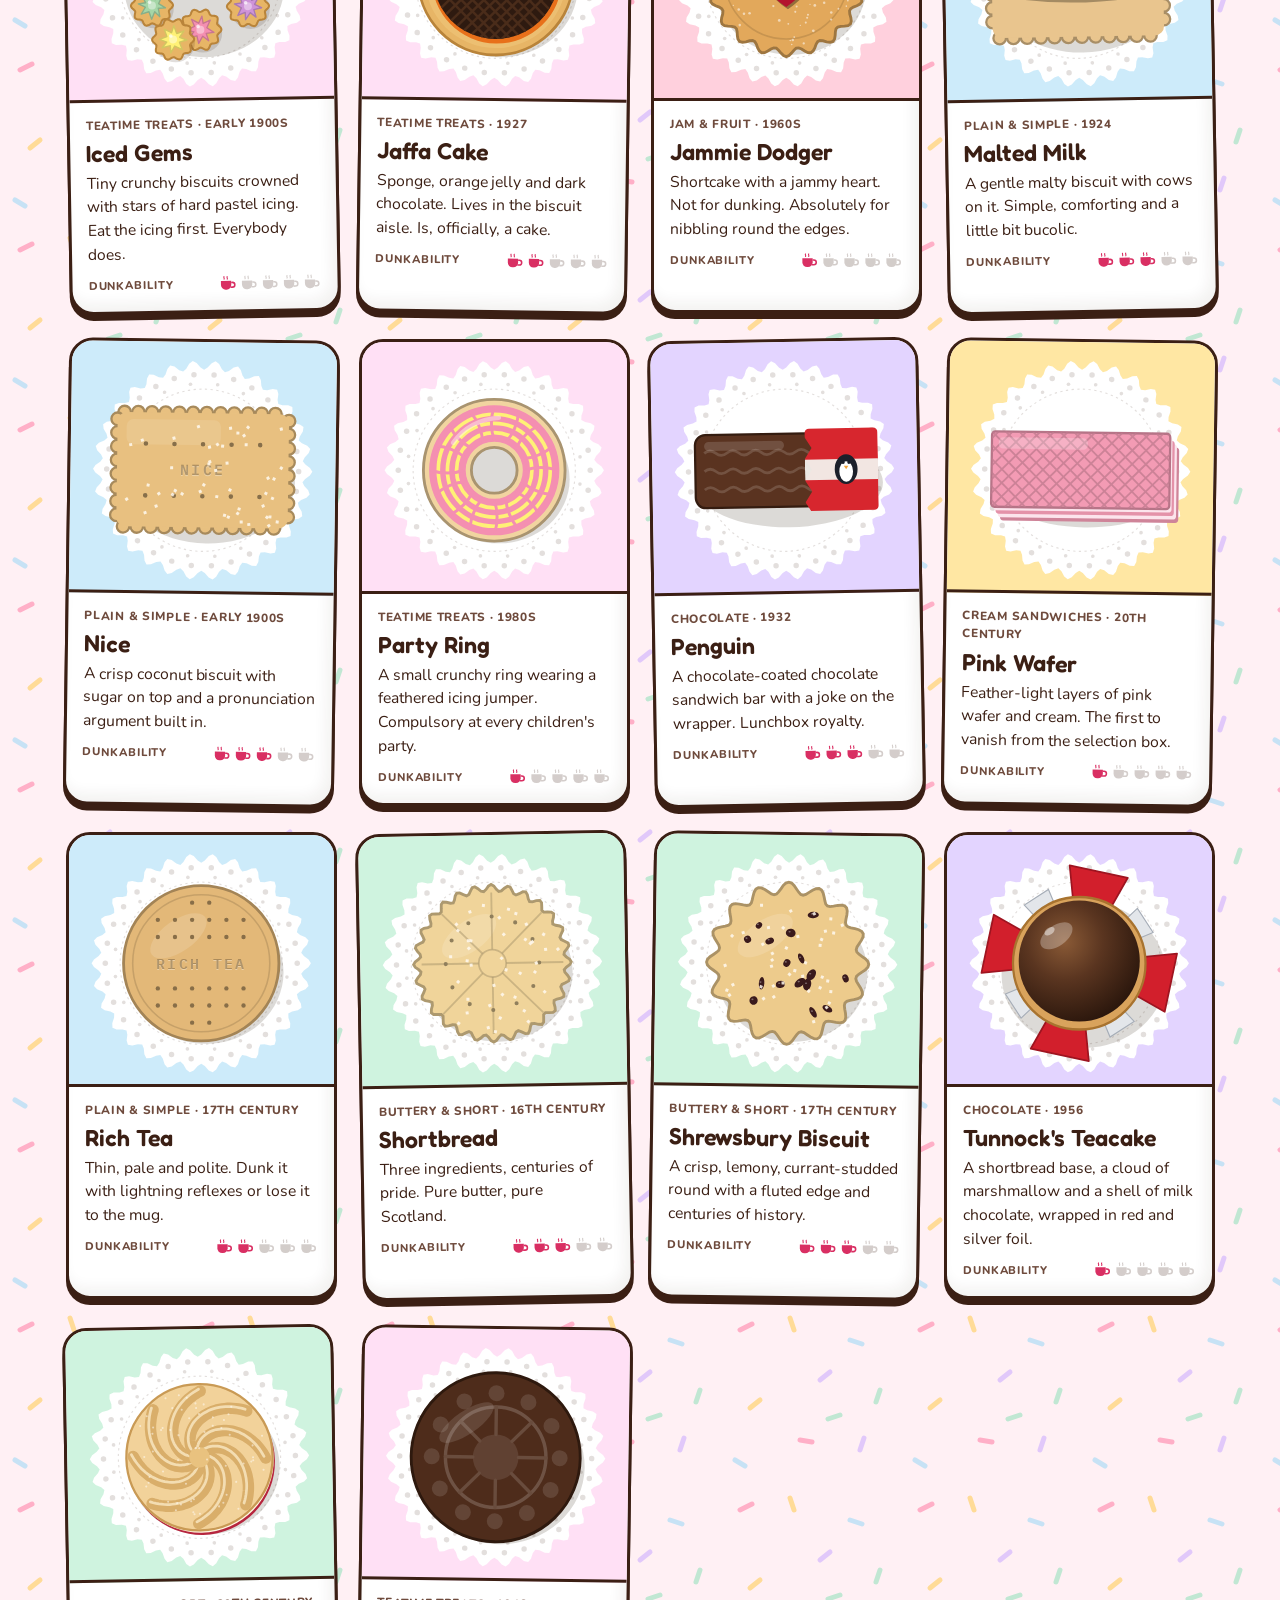
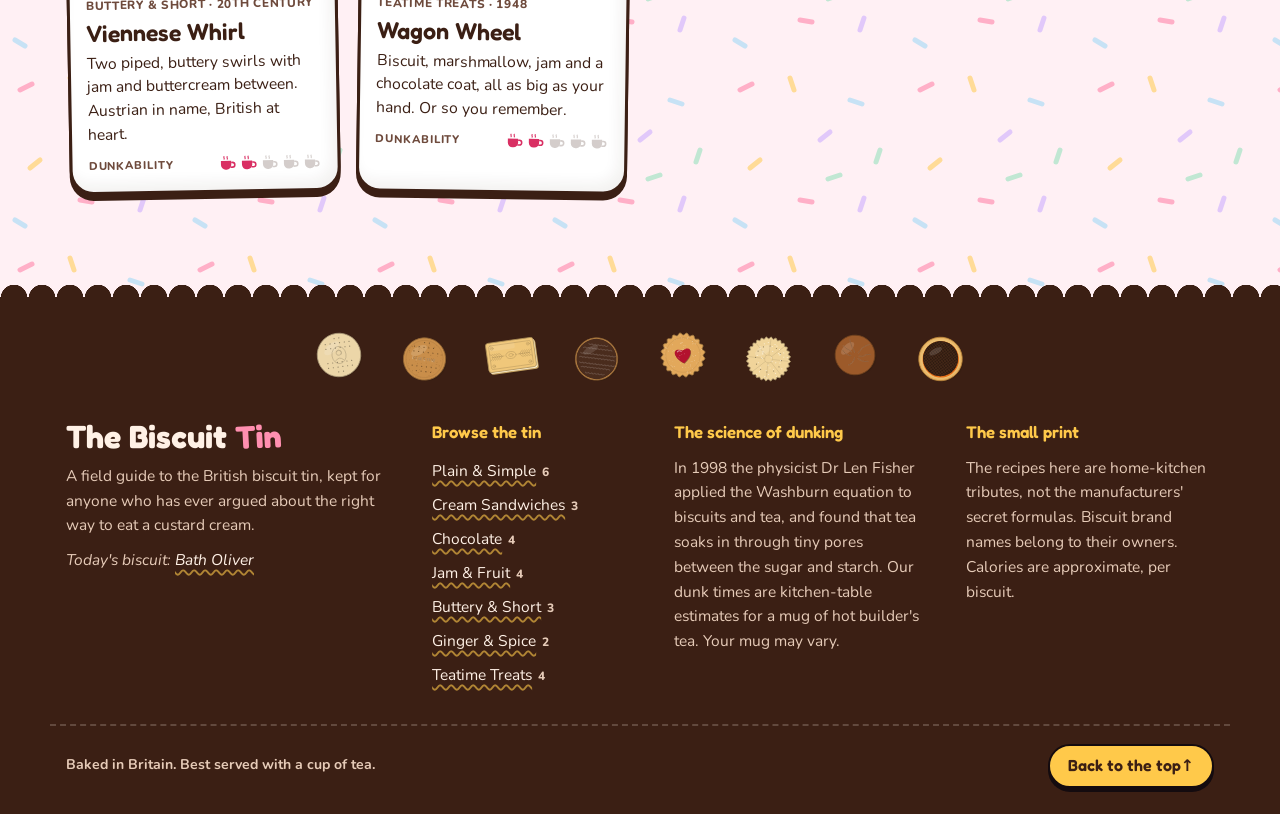
==== commit cdf756bd: "Rename the site to The Biscuit Tin Updates the page title, masthead, footer, README and file headers" ====
--- a/index.html
+++ b/index.html
@@ -4,7 +4,7 @@
 <meta charset="utf-8">
 <meta name="viewport" content="width=device-width, initial-scale=1, viewport-fit=cover">
 <!-- page:start -->
-<title>The Biscuit Barrel</title>
+<title>The Biscuit Tin</title>
 <meta name="claude:viewport-fit-sides" content="cover">
 <meta name="description" content="A whimsical field guide to British biscuits: history, recipes, dunkability and a Biscuit of the Day.">
 <link rel="preconnect" href="https://fonts.googleapis.com">
@@ -23,8 +23,8 @@
   <div class="floaters" id="floaters" aria-hidden="true"></div>
   <div class="wrap masthead-inner">
     <div class="title-card">
-      <p class="eyebrow">A field guide to the British biscuit tin</p>
-      <h1 class="title">The Biscuit <span>Barrel</span></h1>
+      <p class="eyebrow">A field guide to British biscuits</p>
+      <h1 class="title">The Biscuit <span>Tin</span></h1>
       <p class="lede">An entirely devoted guide to Britain's finest biscuits: where they came from, how to bake them at home, and how long they last in a mug of builder's tea.</p>
       <div class="quick">
         <a class="btn primary" href="#today">Today's biscuit</a>
@@ -85,7 +85,7 @@
   <div class="wrap foot-parade" id="foot-parade" aria-hidden="true"></div>
   <div class="wrap foot-grid">
     <div class="foot-brand">
-      <p class="foot-title">The Biscuit <span>Barrel</span></p>
+      <p class="foot-title">The Biscuit <span>Tin</span></p>
       <p>A field guide to the British biscuit tin, kept for anyone who has ever argued about the right way to eat a custard cream.</p>
       <p class="foot-today" id="foot-today"></p>
     </div>
--- a/styles.css
+++ b/styles.css
@@ -1,4 +1,4 @@
-/* The Biscuit Barrel — "biscuit tin claymation"
+/* The Biscuit Tin — "biscuit tin claymation"
    Layout: pink icing drips over a sprinkle-strewn strawberry-milkshake page; a tilted clay title
    card with biscuits floating round it; the Biscuit of the Day on its own clay plinth; then the
    tin itself, a sticky search bar over chunky clay cards. Each biscuit type has its own pastel. */
@@ -437,7 +437,7 @@
   box-shadow: var(--clay-sm);
   cursor: pointer;
 }
-.chips { display: flex; gap: 10px; overflow-x: auto; padding: 2px 2px 8px; scrollbar-width: thin; }
+.chips { display: flex; flex-wrap: wrap; gap: 10px; padding: 2px 2px 8px; }
 .chip {
   flex: none;
   min-height: 44px;
@@ -723,6 +723,11 @@
   .card .body { padding: 10px 12px 12px; }
   .card .dunk-row { flex-wrap: wrap; }
   .search-box kbd { display: none; }
+  /* with every chip on show the bar gets tall, so on phones it scrolls with the page */
+  .searchbar { position: static; }
+  .chips { display: grid; grid-template-columns: minmax(0, 1fr) minmax(0, 1fr); gap: 8px; }
+  .chip { padding-inline: 8px 10px; font-size: 0.85rem; line-height: 1.2; text-align: left; }
+  .chip .n { margin-left: auto; }
   .detail-bar .nav .label { display: none; }
   .foot-grid { grid-template-columns: minmax(0, 1fr); }
 }
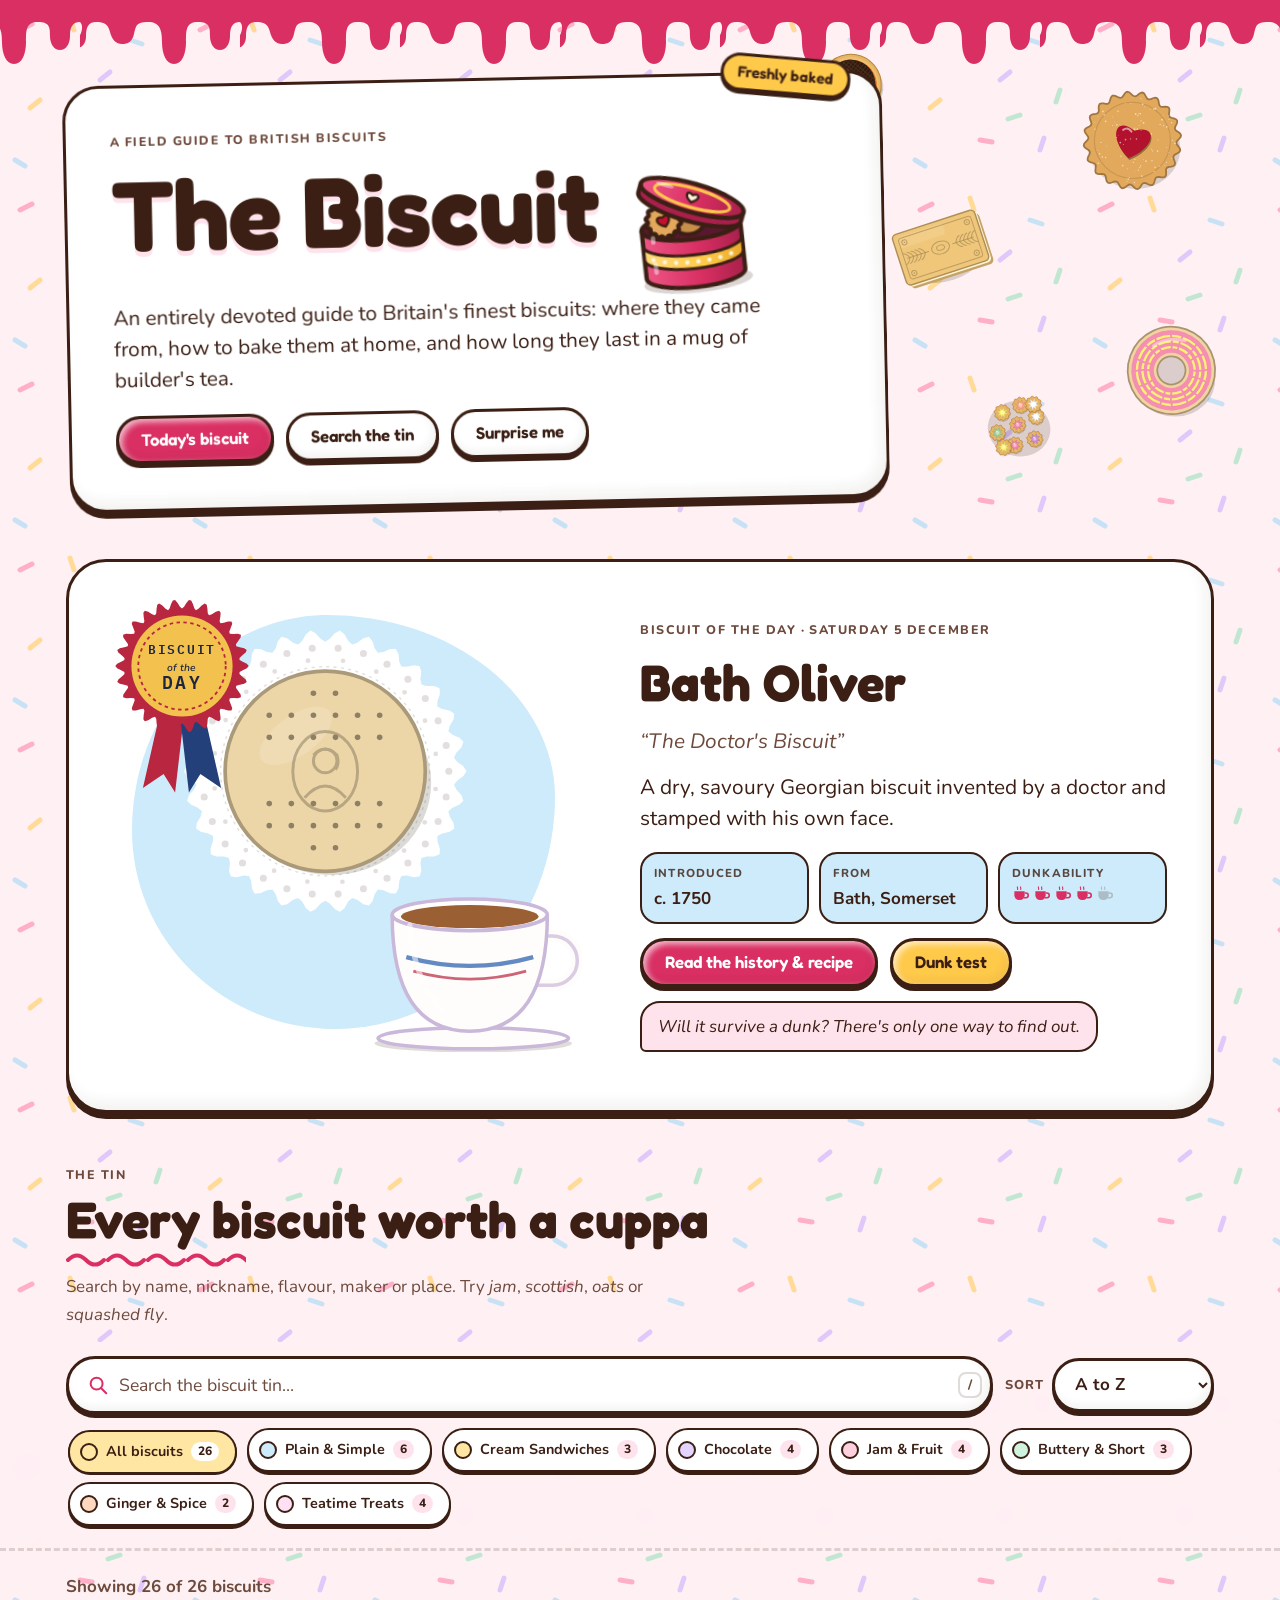
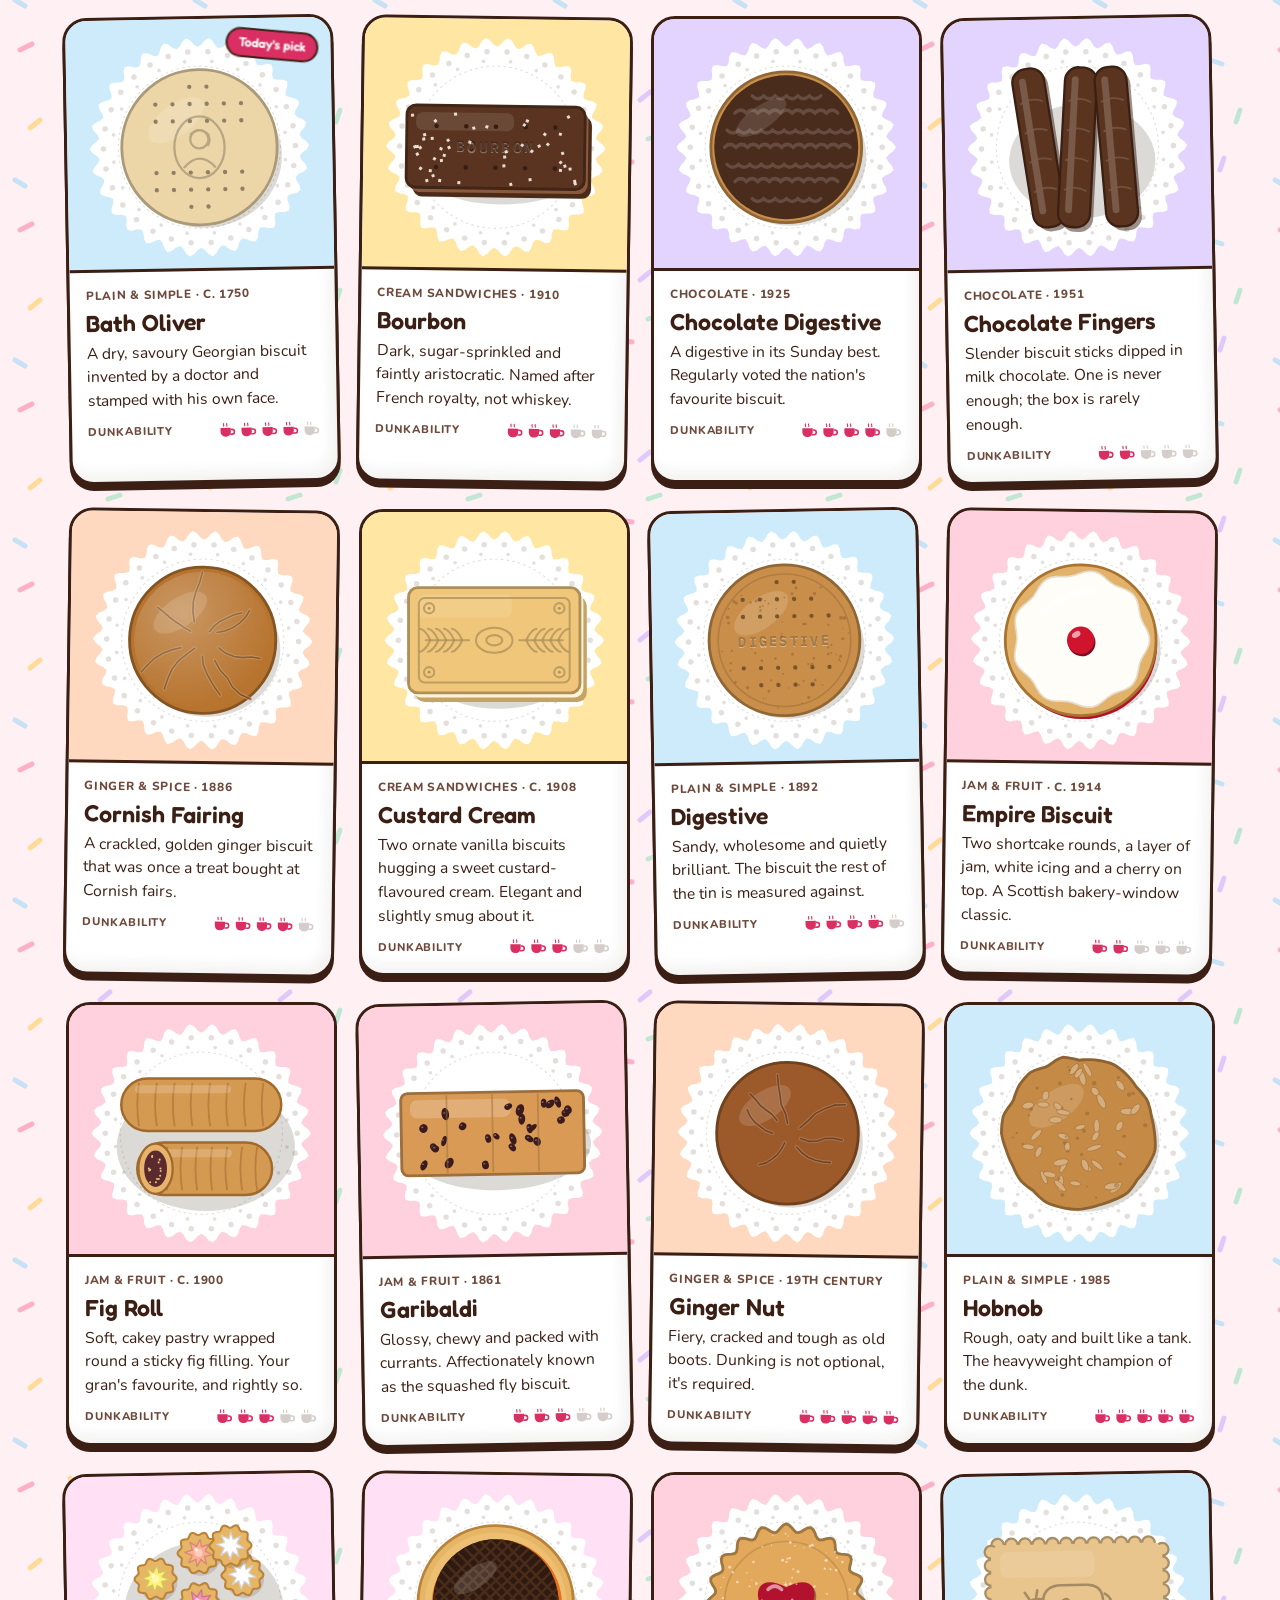
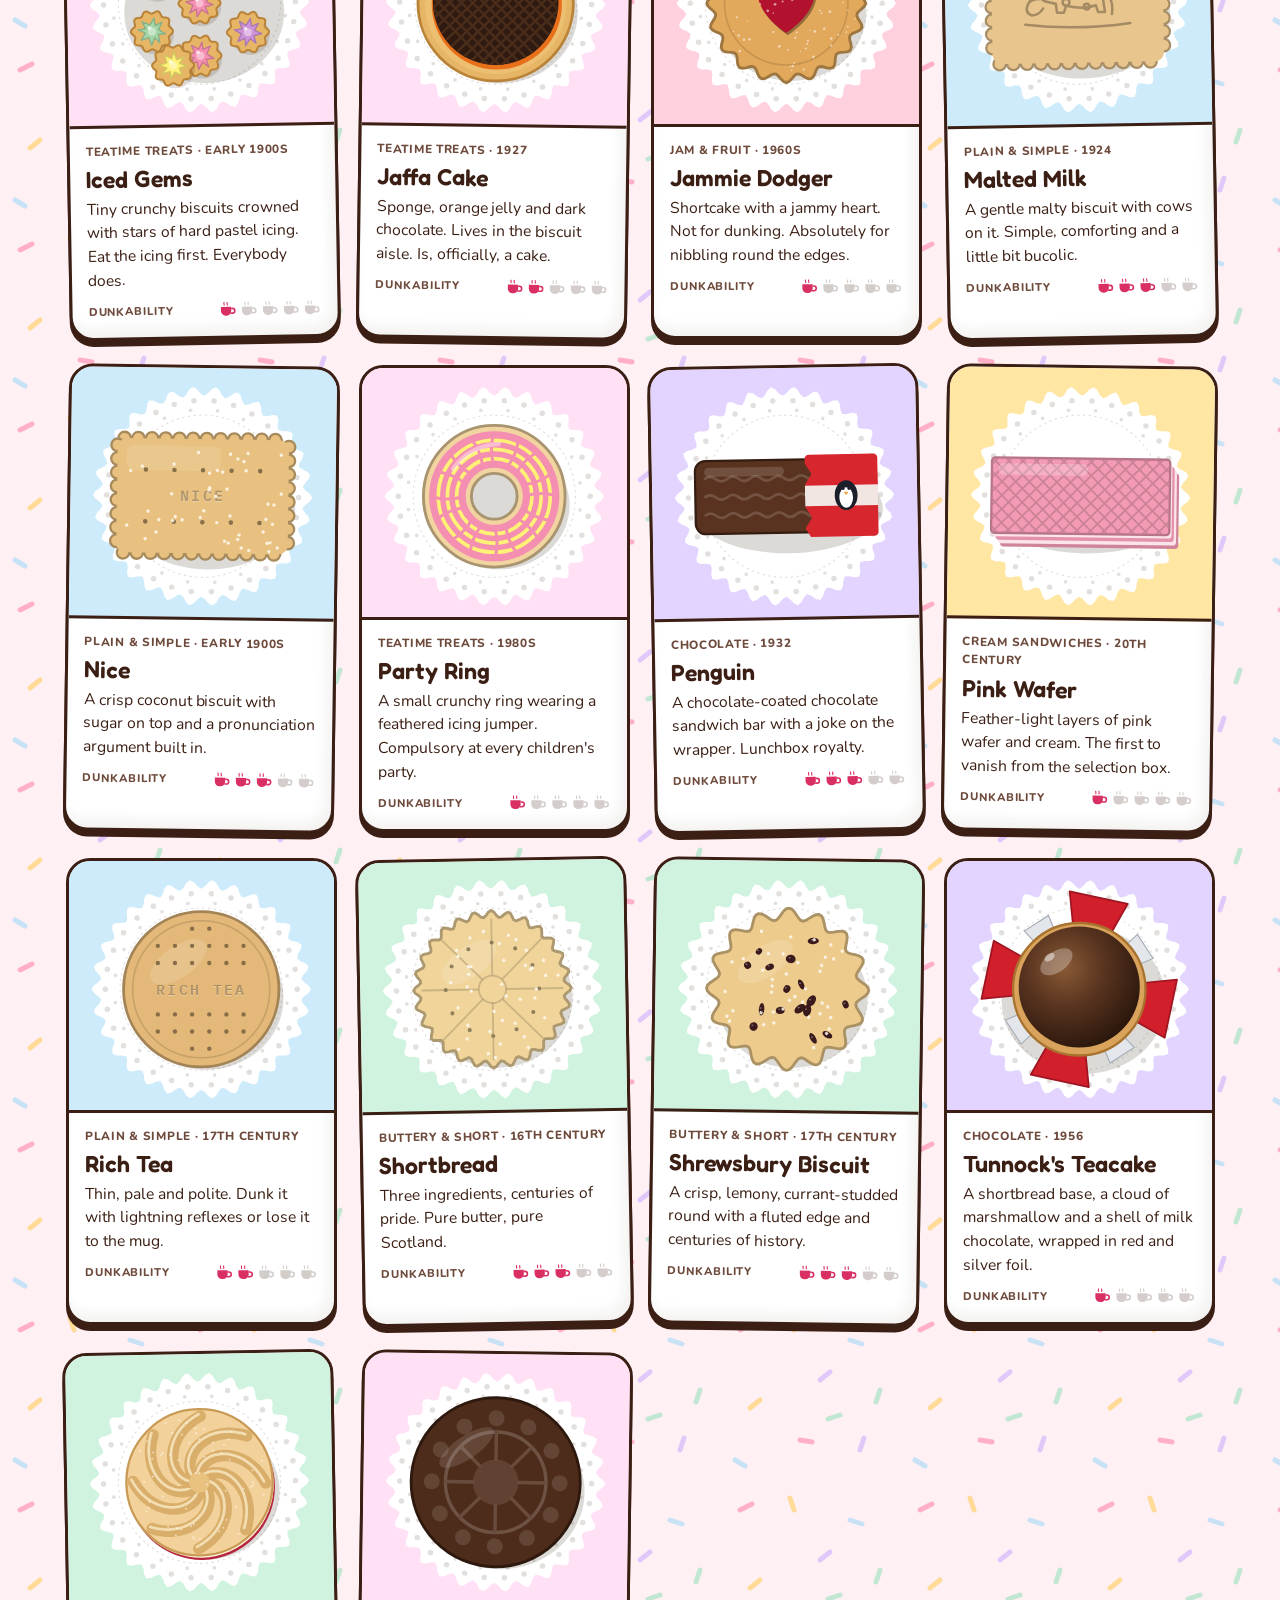
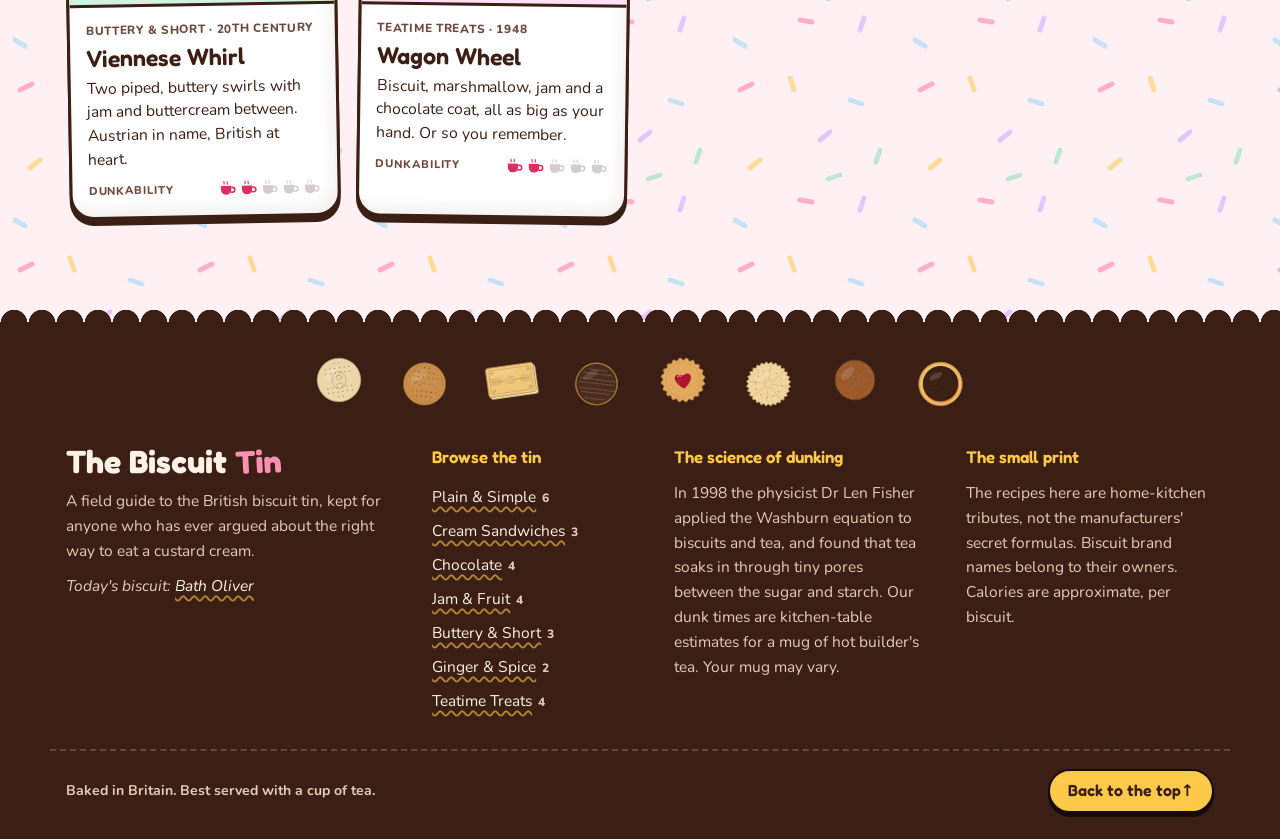
==== commit 120fcdde: "Show the tin logo in place of the word Tin in the masthead The masthead title now reads 'The Biscuit" ====
--- a/index.html
+++ b/index.html
@@ -7,6 +7,19 @@
 <title>The Biscuit Tin</title>
 <meta name="claude:viewport-fit-sides" content="cover">
 <meta name="description" content="A whimsical field guide to British biscuits: history, recipes, dunkability and a Biscuit of the Day.">
+<link rel="icon" href="favicon.svg" type="image/svg+xml">
+<link rel="icon" href="favicon.ico" sizes="48x48">
+<link rel="apple-touch-icon" href="brand/apple-touch-icon.png">
+<link rel="manifest" href="site.webmanifest">
+<meta name="theme-color" content="#d92f63">
+<meta property="og:type" content="website">
+<meta property="og:title" content="The Biscuit Tin">
+<meta property="og:description" content="A whimsical field guide to British biscuits: history, recipes, dunkability and a Biscuit of the Day.">
+<meta property="og:image" content="brand/social-card.png">
+<meta property="og:image:width" content="1200">
+<meta property="og:image:height" content="630">
+<meta property="og:image:alt" content="The Biscuit Tin logo: an open raspberry biscuit tin with a Jammie Dodger and a digestive peeking out">
+<meta name="twitter:card" content="summary_large_image">
 <link rel="preconnect" href="https://fonts.googleapis.com">
 <link rel="preconnect" href="https://fonts.gstatic.com" crossorigin>
 <link rel="stylesheet" href="https://fonts.googleapis.com/css2?family=Fredoka:wght@400;500;600;700&family=Nunito:ital,wght@0,400;0,600;0,700;0,800;1,400&family=IBM+Plex+Mono:wght@600&display=swap">
@@ -24,7 +37,33 @@
   <div class="wrap masthead-inner">
     <div class="title-card">
       <p class="eyebrow">A field guide to British biscuits</p>
-      <h1 class="title">The Biscuit <span>Tin</span></h1>
+      <h1 class="title" aria-label="The Biscuit Tin">The <span class="title-end">Biscuit <span class="title-tin"><svg viewBox="0 0 512 512" aria-hidden="true" focusable="false"><defs>
+    <linearGradient id="tt-body" x1="0" x2="1">
+      <stop offset="0" stop-color="#ec5585"/><stop offset=".55" stop-color="#d92f63"/><stop offset="1" stop-color="#a8204b"/>
+    </linearGradient>
+    <linearGradient id="tt-band" x1="0" x2="1">
+      <stop offset="0" stop-color="#ffd97a"/><stop offset=".6" stop-color="#ffc94a"/><stop offset="1" stop-color="#e9a92a"/>
+    </linearGradient>
+  </defs>
+  <ellipse cx="262" cy="428" rx="176" ry="38" fill="#3b1f14" opacity=".18"/>
+  <g stroke="#3b1f14" stroke-width="14" stroke-linejoin="round" stroke-linecap="round">
+    <ellipse cx="256" cy="250" rx="160" ry="44" fill="#5a1830"/>
+    <circle cx="250" cy="214" r="62" fill="#c98e4a"/>
+    <circle cx="224" cy="190" r="4" fill="#8a5a2b" stroke="none"/><circle cx="250" cy="184" r="4" fill="#8a5a2b" stroke="none"/><circle cx="276" cy="190" r="4" fill="#8a5a2b" stroke="none"/><circle cx="220" cy="216" r="4" fill="#8a5a2b" stroke="none"/><circle cx="280" cy="216" r="4" fill="#8a5a2b" stroke="none"/><circle cx="236" cy="212" r="4" fill="#8a5a2b" stroke="none"/><circle cx="264" cy="212" r="4" fill="#8a5a2b" stroke="none"/>
+    <g transform="rotate(-14 170 224)"><path d="M227.5 224.0 L227.1 226.0 L225.8 227.9 L224.1 229.7 L222.2 231.3 L220.5 232.9 L219.5 234.5 L219.1 236.2 L219.5 238.2 L220.3 240.4 L221.3 242.7 L222.1 245.0 L222.3 247.3 L221.7 249.2 L220.3 250.7 L218.3 251.9 L215.9 252.7 L213.5 253.3 L211.4 254.1 L209.8 255.1 L208.8 256.6 L208.4 258.6 L208.2 260.9 L208.1 263.5 L207.7 265.9 L206.8 267.9 L205.4 269.3 L203.4 270.0 L201.1 270.0 L198.6 269.7 L196.1 269.2 L194.0 269.1 L192.1 269.4 L190.7 270.4 L189.4 272.1 L188.3 274.2 L187.0 276.4 L185.6 278.3 L183.9 279.7 L181.9 280.2 L179.8 279.8 L177.7 278.8 L175.6 277.3 L173.6 275.9 L171.8 274.9 L170.0 274.5 L168.2 274.9 L166.4 275.9 L164.4 277.3 L162.3 278.8 L160.2 279.8 L158.1 280.2 L156.1 279.7 L154.4 278.3 L153.0 276.4 L151.7 274.2 L150.6 272.1 L149.3 270.4 L147.9 269.4 L146.0 269.1 L143.9 269.2 L141.4 269.7 L138.9 270.0 L136.6 270.0 L134.6 269.3 L133.2 267.9 L132.3 265.9 L131.9 263.5 L131.8 260.9 L131.6 258.6 L131.2 256.6 L130.2 255.1 L128.6 254.1 L126.5 253.3 L124.1 252.7 L121.7 251.9 L119.7 250.7 L118.3 249.2 L117.7 247.3 L117.9 245.0 L118.7 242.7 L119.7 240.4 L120.5 238.2 L120.9 236.2 L120.5 234.5 L119.5 232.9 L117.8 231.3 L115.9 229.7 L114.2 227.9 L112.9 226.0 L112.5 224.0 L112.9 222.0 L114.2 220.1 L115.9 218.3 L117.8 216.7 L119.5 215.1 L120.5 213.5 L120.9 211.8 L120.5 209.8 L119.7 207.6 L118.7 205.3 L117.9 203.0 L117.7 200.7 L118.3 198.8 L119.7 197.3 L121.7 196.1 L124.1 195.3 L126.5 194.7 L128.6 193.9 L130.2 192.9 L131.2 191.4 L131.6 189.4 L131.8 187.1 L131.9 184.5 L132.3 182.1 L133.2 180.1 L134.6 178.7 L136.6 178.0 L138.9 178.0 L141.4 178.3 L143.9 178.8 L146.0 178.9 L147.9 178.6 L149.3 177.6 L150.6 175.9 L151.7 173.8 L153.0 171.6 L154.4 169.7 L156.1 168.3 L158.1 167.8 L160.2 168.2 L162.3 169.2 L164.4 170.7 L166.4 172.1 L168.2 173.1 L170.0 173.5 L171.8 173.1 L173.6 172.1 L175.6 170.7 L177.7 169.2 L179.8 168.2 L181.9 167.8 L183.9 168.3 L185.6 169.7 L187.0 171.6 L188.3 173.8 L189.4 175.9 L190.7 177.6 L192.1 178.6 L194.0 178.9 L196.1 178.8 L198.6 178.3 L201.1 178.0 L203.4 178.0 L205.4 178.7 L206.8 180.1 L207.7 182.1 L208.1 184.5 L208.2 187.1 L208.4 189.4 L208.8 191.4 L209.8 192.9 L211.4 193.9 L213.5 194.7 L215.9 195.3 L218.3 196.1 L220.3 197.3 L221.7 198.8 L222.3 200.7 L222.1 203.0 L221.3 205.3 L220.3 207.6 L219.5 209.8 L219.1 211.8 L219.5 213.5 L220.5 215.1 L222.2 216.7 L224.1 218.3 L225.8 220.1 L227.1 222.0 L227.5 224.0Z" fill="#e2a85b"/>
+    <path d="M170 244 C140 224 148 200 170 213 C192 200 200 224 170 244Z" fill="#c8102e" stroke-width="8"/></g>
+    <path d="M96 250 A160 44 0 0 0 416 250 L416 404 A160 44 0 0 1 96 404 Z" fill="url(#tt-body)"/>
+    <path d="M96 300 A160 44 0 0 0 416 300 L416 344 A160 44 0 0 1 96 344 Z" fill="url(#tt-band)" stroke-width="10"/>
+    <circle cx="124" cy="346.9" r="7" fill="#fff6e0" stroke="none"/><circle cx="160" cy="357.2" r="7" fill="#fff6e0" stroke="none"/><circle cx="196" cy="362.8" r="7" fill="#fff6e0" stroke="none"/><circle cx="232" cy="365.5" r="7" fill="#fff6e0" stroke="none"/><circle cx="268" cy="365.9" r="7" fill="#fff6e0" stroke="none"/><circle cx="304" cy="364.0" r="7" fill="#fff6e0" stroke="none"/><circle cx="340" cy="359.4" r="7" fill="#fff6e0" stroke="none"/><circle cx="376" cy="351.1" r="7" fill="#fff6e0" stroke="none"/>
+    <path d="M130 276 L130 290 M130 360 L130 388" stroke="#ffffff" stroke-width="14" opacity=".45"/>
+    <g class="lid"><g transform="translate(270 160) rotate(22)">
+      <path d="M-172 0 A172 46 0 0 0 172 0 L172 30 A172 46 0 0 1 -172 30 Z" fill="#a8204b"/>
+      <ellipse cx="0" cy="0" rx="172" ry="46" fill="url(#tt-body)"/>
+      <ellipse cx="0" cy="0" rx="126" ry="31" fill="none" stroke="#ffc94a" stroke-width="10"/>
+      <path d="M0 15 C-30 -3 -20 -22 0 -9 C20 -22 30 -3 0 15Z" fill="#fff6e0" stroke-width="8"/>
+      <ellipse cx="-96" cy="-16" rx="30" ry="7" fill="#ffffff" stroke="none" opacity=".45"/>
+    </g></g>
+  </g></svg></span></span></h1>
       <p class="lede">An entirely devoted guide to Britain's finest biscuits: where they came from, how to bake them at home, and how long they last in a mug of builder's tea.</p>
       <div class="quick">
         <a class="btn primary" href="#today">Today's biscuit</a>
--- a/styles.css
+++ b/styles.css
@@ -190,7 +190,7 @@
   box-shadow: var(--clay);
   display: grid;
   gap: 14px;
-  max-width: 760px;
+  max-width: 820px;
   rotate: -1.2deg;
 }
 .title-card::after {
@@ -213,11 +213,22 @@
   color: var(--ink);
   text-shadow: 0 5px 0 var(--surface-2);
 }
-.title > span:not(.word) {
-  color: var(--jam);
+/* the tin itself stands in for the word "Tin", kept on the same line as "Biscuit" */
+.title-end { white-space: nowrap; }
+.title-tin {
   display: inline-block;
-  transform: rotate(-3deg);
-  text-shadow: 0 5px 0 var(--edge);
+  width: 1.6em;
+  margin: -0.45em 0 -0.3em -0.1em;
+  vertical-align: -0.38em;
+  rotate: -5deg;
+}
+.title-tin svg { display: block; width: 100%; height: auto; overflow: visible; }
+.title-tin .lid { transform-origin: 420px 252px; transform-box: view-box; animation: lid-peek 6s ease-in-out 2.2s infinite; }
+@keyframes lid-peek {
+  0%, 78%, 100% { transform: rotate(0); }
+  84% { transform: rotate(-12deg); }
+  90% { transform: rotate(3deg); }
+  95% { transform: rotate(-2deg); }
 }
 .lede { font-size: var(--step-1); max-width: 56ch; line-height: 1.5; }
 .quick { display: flex; flex-wrap: wrap; gap: 12px; margin-top: 6px; }
@@ -768,6 +779,8 @@
   animation: drop-in 0.75s cubic-bezier(.3, 1.2, .5, 1) both;
   animation-delay: calc(var(--i) * 45ms + 250ms);
 }
+.title-tin { animation: drop-in 0.9s cubic-bezier(.3, 1.2, .5, 1) both 0.75s; }
+.title-tin:hover .lid { animation: lid-peek 1.2s ease-in-out; animation-delay: -0.95s; }
 .title-card .lede { animation: rise 0.6s ease both 0.75s; }
 .title-card .quick { animation: rise 0.6s ease both 0.9s; }
 .today-card { animation: rise 0.7s cubic-bezier(.2, .8, .3, 1) both 0.35s; }
